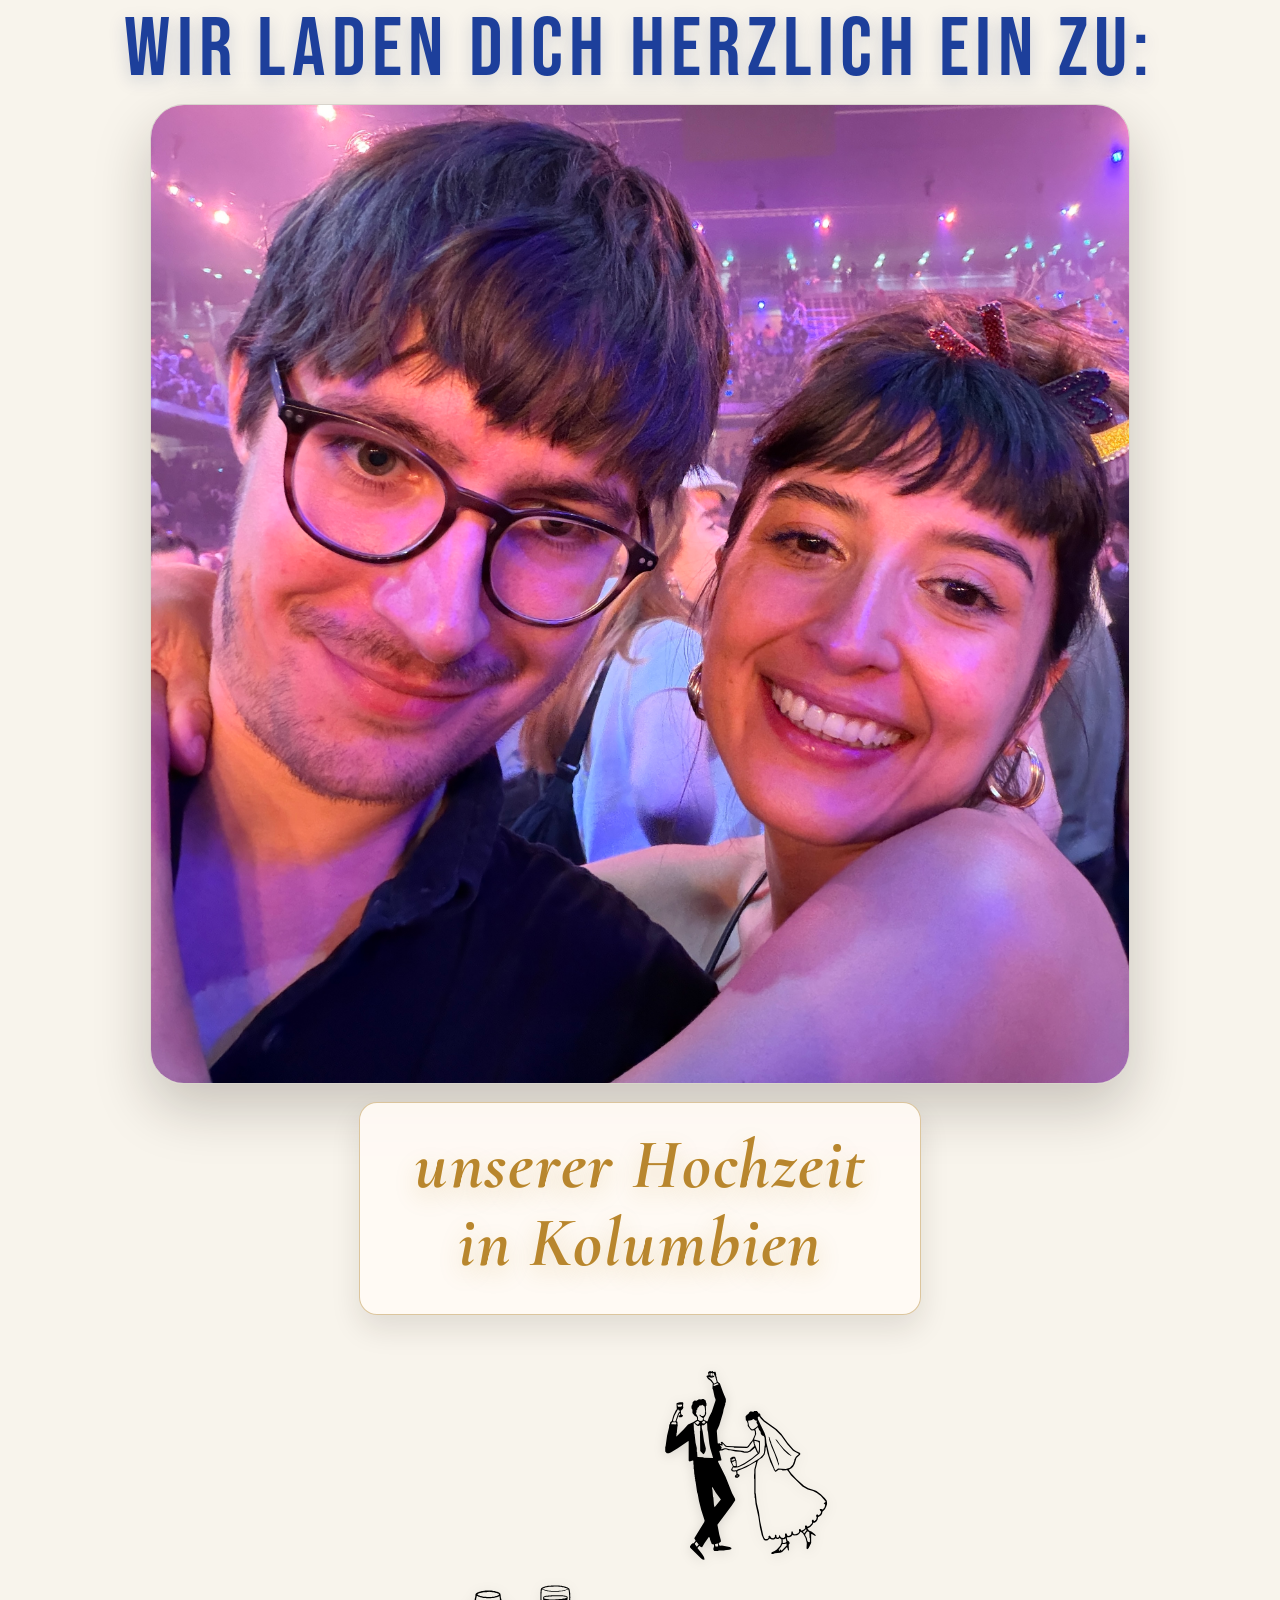
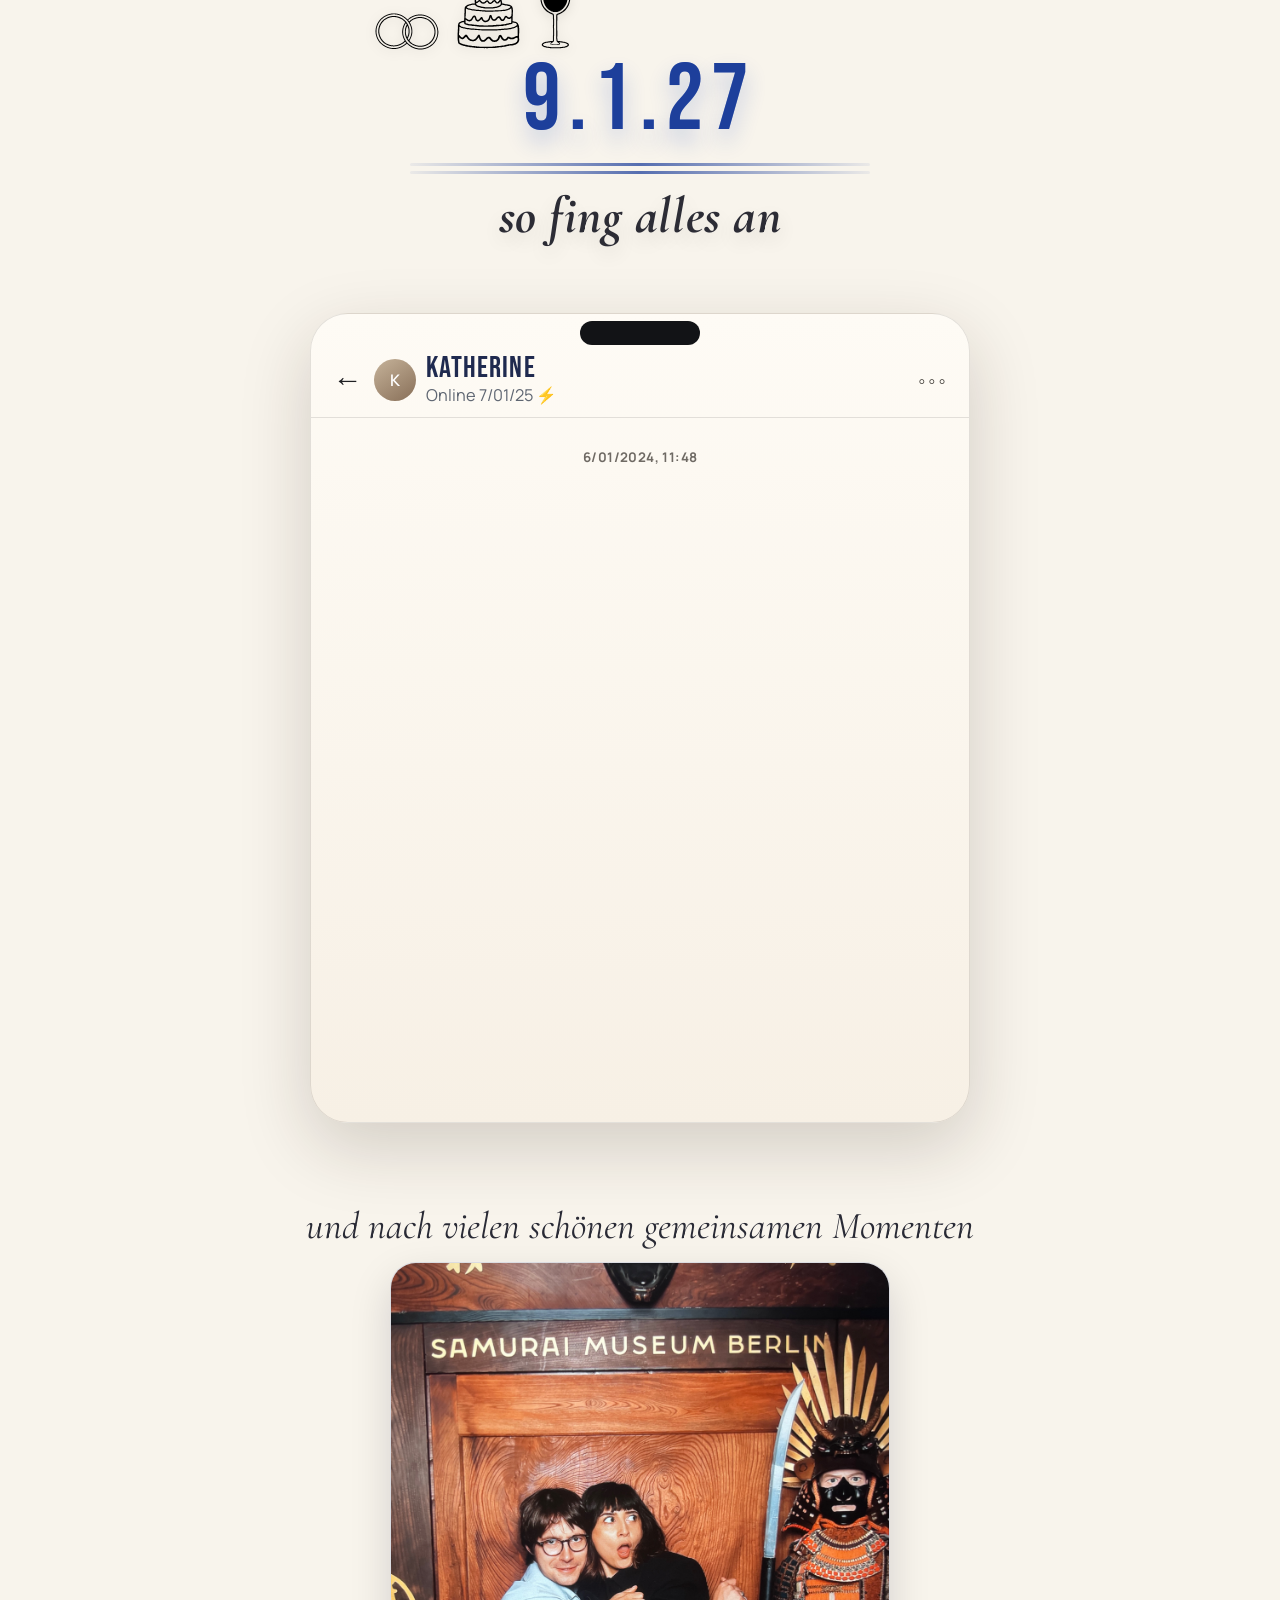
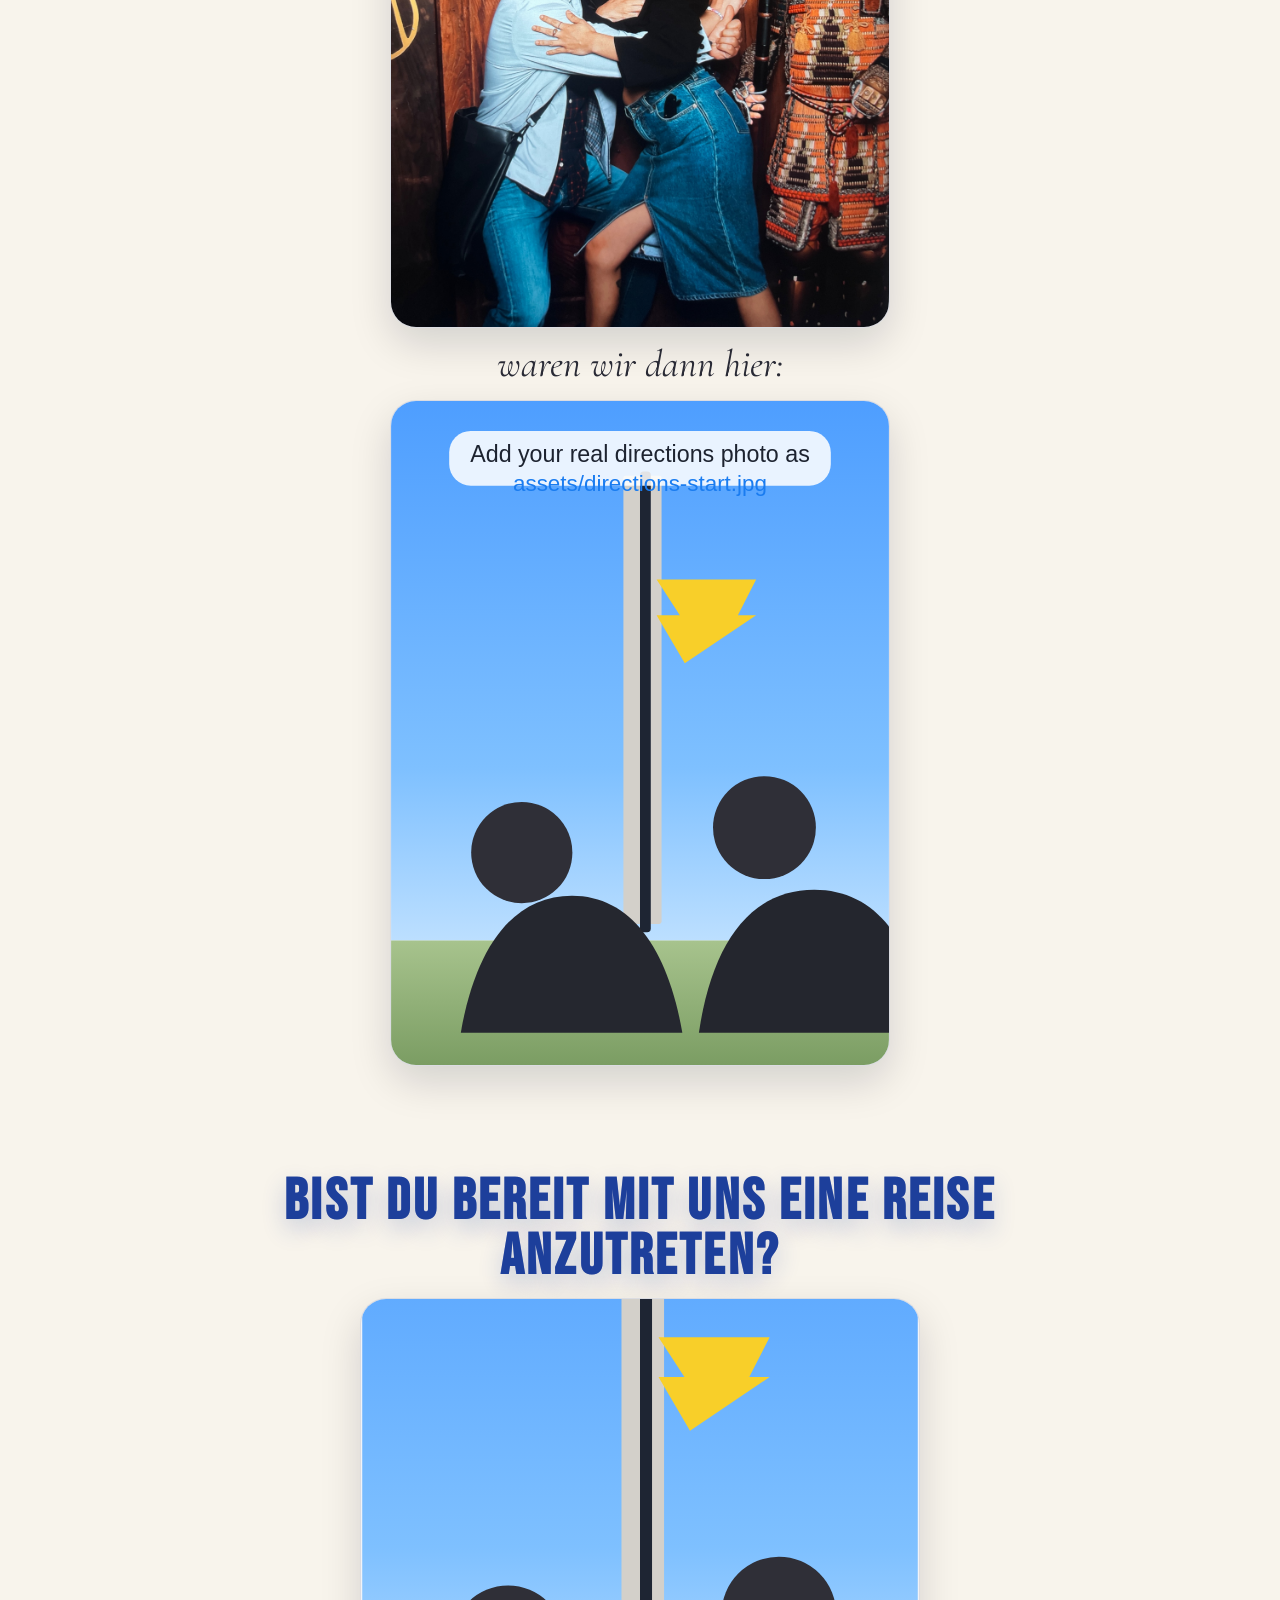
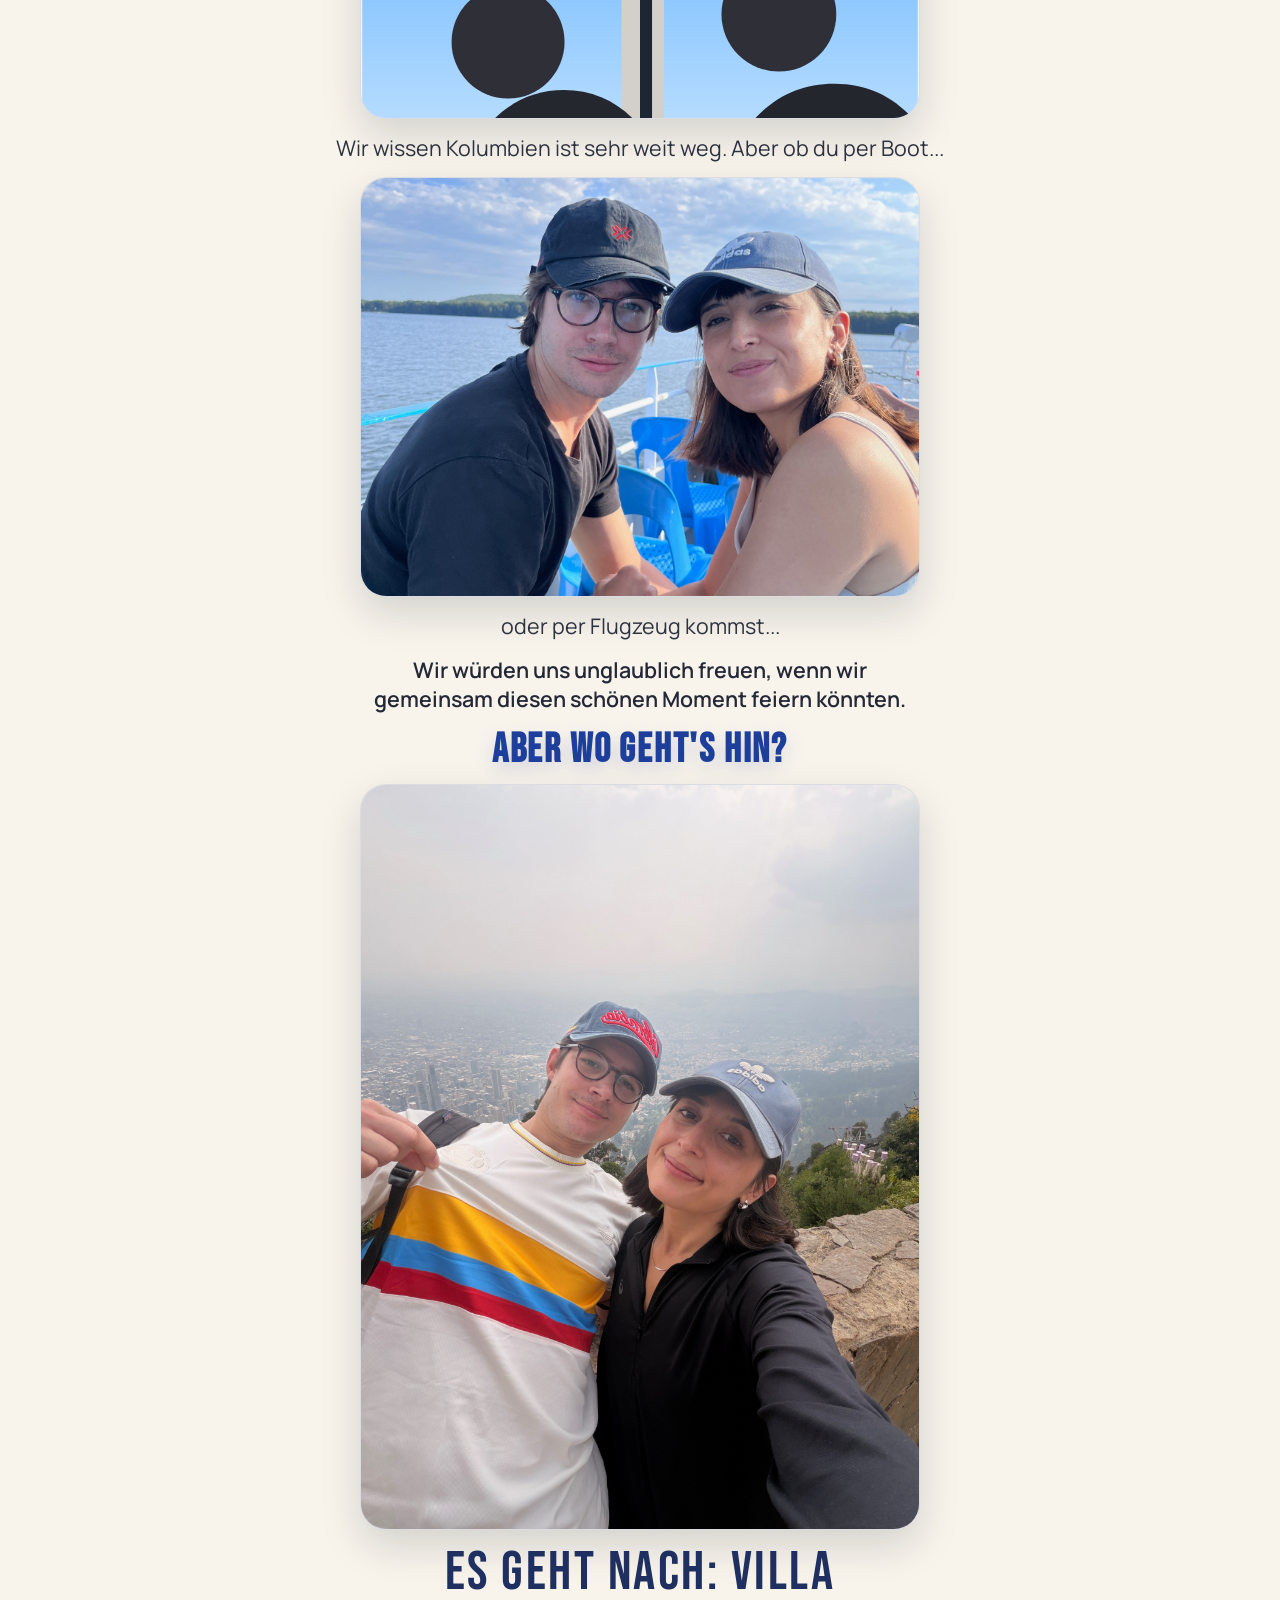
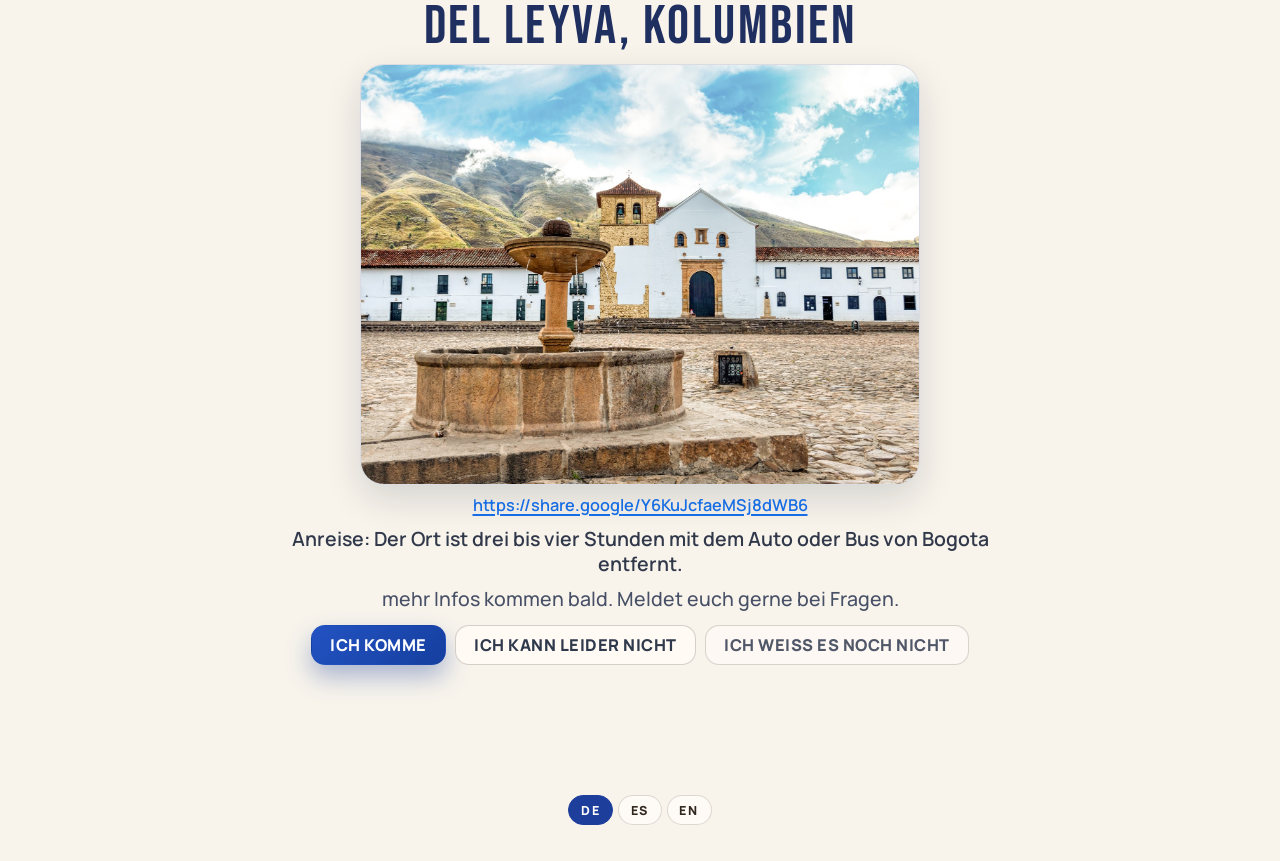
==== de/index.html @ 81ef369f "Refine hero crop and align date icons in single top row" ====
<!doctype html>
<html lang="de">
  <head>
    <meta charset="UTF-8" />
    <meta name="viewport" content="width=device-width, initial-scale=1.0" />
    <meta http-equiv="Cache-Control" content="no-cache, no-store, must-revalidate" />
    <meta http-equiv="Pragma" content="no-cache" />
    <meta http-equiv="Expires" content="0" />
    <title>Einladung zur Hochzeit</title>
    <meta name="description" content="Wir laden euch zu unserer Hochzeit in Kolumbien ein." />
    <meta property="og:type" content="website" />
    <meta property="og:title" content="Einladung zur Hochzeit" />
    <meta property="og:description" content="Wir laden euch zu unserer Hochzeit in Kolumbien ein." />
    <meta property="og:url" content="https://franciscosn.github.io/pagina_boda/de/" />
    <meta property="og:image" content="https://franciscosn.github.io/pagina_boda/assets/parcels.jpg" />
    <meta property="og:image:alt" content="Foto von Paketen" />
    <meta name="twitter:card" content="summary_large_image" />
    <meta name="twitter:title" content="Einladung zur Hochzeit" />
    <meta name="twitter:description" content="Wir laden euch zu unserer Hochzeit in Kolumbien ein." />
    <meta name="twitter:image" content="https://franciscosn.github.io/pagina_boda/assets/parcels.jpg" />
    <link rel="preconnect" href="https://fonts.googleapis.com" />
    <link rel="preconnect" href="https://fonts.gstatic.com" crossorigin />
    <link
      href="https://fonts.googleapis.com/css2?family=Bebas+Neue&family=Cormorant+Garamond:wght@500;600;700&family=Manrope:wght@400;500;600;700;800&display=swap"
      rel="stylesheet"
    />
    <link rel="alternate" hreflang="de" href="https://franciscosn.github.io/pagina_boda/de/" />
    <link rel="alternate" hreflang="es" href="https://franciscosn.github.io/pagina_boda/es/" />
    <link rel="alternate" hreflang="en" href="https://franciscosn.github.io/pagina_boda/en/" />
    <script>
      const currentUrl = new URL(window.location.href);
      const navEntry = performance.getEntriesByType("navigation")[0];
      const legacyNavType =
        performance.navigation && performance.navigation.type === 1 ? "reload" : "navigate";
      const navType = navEntry ? navEntry.type : legacyNavType;

      if (!currentUrl.searchParams.has("v") || navType === "reload") {
        currentUrl.searchParams.set("v", Date.now().toString());
        window.location.replace(currentUrl.toString());
      }

      window.__assetVersion = currentUrl.searchParams.get("v") || Date.now().toString();
      document.write('<link rel="stylesheet" href="../styles.css?v=' + window.__assetVersion + '" />');
    </script>
  </head>
  <body>
    <div class="ambient-glow glow-one"></div>
    <div class="ambient-glow glow-two"></div>

    <main class="stage">
      <section class="top-hero">
        <p class="invite-lead" data-i18n="inviteLead">Wir laden dich herzlich ein zu:</p>
        <div class="top-hero-media">
          <img
            id="topHeroImage"
            class="top-hero-image"
            src="../assets/parcels.jpg"
            alt="Selfie of a couple in the mountains"
            loading="eager"
          />
        </div>
      </section>

      <section class="wedding-intro" id="weddingIntro">
        <p class="wedding-location" data-i18n="weddingLocation">unserer Hochzeit in Kolumbien</p>
        <div class="date-ornament">
          <div class="date-icons-row">
            <img class="date-rings-icon" id="dateRingsIcon" src="../assets/hochzeitsringe.svg" alt="" />
            <img class="date-cake-icon" id="dateCakeIcon" src="../assets/hochzeitstorte.svg" alt="" />
            <img class="date-wine-icon" id="dateWineIcon" src="../assets/weinglas.svg" alt="" />
            <img class="date-couple-icon" id="dateCoupleIcon" src="../assets/hochzeitspaar.svg" alt="" />
          </div>
          <p class="wedding-date" data-i18n="weddingDate">9.1.27</p>
        </div>
        <div class="story-divider" aria-hidden="true"><span></span><span></span></div>
        <h1 class="wedding-story-title" data-i18n="storyTitle">so fing alles an</h1>
      </section>

      <section class="chat-stage" id="chatStage">
        <section class="phone" id="chatPhone">
          <header class="chat-topbar">
            <button class="icon-btn" aria-label="Zurück">←</button>

            <div class="profile">
              <div class="avatar">K</div>
              <div class="profile-meta">
                <p class="name">Katherine</p>
                <p class="status" data-i18n="status">Online 7/01/25 ⚡</p>
              </div>
            </div>

            <div class="topbar-actions" aria-hidden="true">
              <span>◦◦◦</span>
            </div>
          </header>

          <section class="chat-thread" id="chatThread" aria-live="polite">
            <p class="timestamp reveal-item" data-i18n="ts1">6/01/2024, 11:48</p>

            <article class="message incoming reveal-item" data-i18n="m1">
              Hallo Francisco! :) Ich bin eine native Spanischsprecherin, die ihr Deutsch verbessern
              möchte 👉🏻👈🏻
            </article>

            <article class="message incoming reveal-item" data-i18n="m2">Wir könnten uns helfen ✨</article>

            <article class="message outgoing reveal-item" data-i18n="m3">
              Hallo Katherine :) Ja, das wäre eine super Idee. Dein Deutsch scheint schon ziemlich
              gut.
            </article>

            <article class="message outgoing reveal-item" data-i18n="m4">Wo bist du aufgewachsen?</article>

            <article class="message outgoing reveal-item" data-i18n="m5">Falls ich fragen darf :)</article>

            <p class="timestamp reveal-item" data-i18n="ts2">6/01/2024, 14:31</p>

            <article class="message incoming reveal-item" data-i18n="m6">Es ist a kleine Baby deutsch haha</article>

            <article class="message incoming reveal-item" data-i18n="m7">Kolumbien, und du?</article>

            <article class="message incoming reveal-item" data-i18n="m8">
              Kein Problem! Ich glaube, viele Menschen hier in Berlin kommen aus vielen anderen
              Teilen der Welt.
            </article>

            <p class="timestamp reveal-item" data-i18n="ts3">6/01/2024, 15:53</p>

            <article class="message outgoing reveal-item" data-i18n="m9">haha baby deutsch.</article>
          </section>
        </section>
      </section>

      <section class="post-chat-section" id="postChatSection">
        <div class="post-chat-content">
          <p class="post-chat-text" data-i18n="postChatLeadText">
            und nach vielen schönen gemeinsamen Momenten
          </p>
          <figure class="post-chat-media">
            <img
              class="post-chat-image"
              id="samuraiImage"
              src="../assets/samurai.jpeg"
              alt="Künstlerische Illustration eines Paares"
              loading="lazy"
            />
          </figure>
          <p class="post-chat-text post-chat-text-end" data-i18n="postChatEndText">
            waren wir dann hier:
          </p>
          <figure class="post-chat-media">
            <img
              class="post-chat-image"
              id="reenactmentImage"
              src="../assets/reenactment.jpeg"
              alt="Selfie von uns beiden in den Bergen"
              loading="lazy"
            />
          </figure>
        </div>
      </section>

      <section class="directions-section" id="directionsSection">
        <div class="directions-content">
          <h2 class="directions-title directions-title-main" data-i18n="directionsQuestion">
            Bist du bereit mit uns eine Reise anzutreten?
          </h2>

          <figure class="journey-media">
            <img
              class="journey-image"
              id="trainImage"
              src="../assets/zug.jpeg"
              alt="Zug auf einer Reise"
              loading="lazy"
            />
          </figure>

          <p class="journey-text" data-i18n="journeyTextTrain">
            Wir wissen Kolumbien ist sehr weit weg. Aber ob du per Boot...
          </p>

          <figure class="journey-media">
            <img
              class="journey-image"
              id="boatImage"
              src="../assets/ship.jpeg"
              alt="Boot auf einer Reise"
              loading="lazy"
            />
          </figure>

          <p class="journey-text" data-i18n="journeyTextBoat">oder per Flugzeug kommst...</p>

          <p class="journey-text journey-text-final" data-i18n="journeyTextFinal">
            Wir würden uns unglaublich freuen, wenn wir gemeinsam diesen schönen Moment feiern
            könnten.
          </p>

          <h3 class="directions-subtitle" data-i18n="directionsWhereTitle">Aber wo geht's hin?</h3>

          <div class="directions-media">
            <img
              class="directions-image"
              id="directionsImage"
              src="../assets/colombia.jpeg"
              alt="Selfie eines Paares neben einem gelben Pfeil"
              loading="lazy"
            />
          </div>

          <div class="directions-location">
            <p class="directions-location-main" data-i18n="directionsWhere">
              Es geht nach: Villa del Leyva, Kolumbien
            </p>

            <figure class="location-media">
              <img
                class="location-image"
                id="villaImage"
                src="../assets/villa.jpg"
                alt="Villa del Leyva in Kolumbien"
                loading="lazy"
              />
            </figure>

            <a
              class="location-map-link"
              href="https://share.google/Y6KuJcfaeMSj8dWB6"
              target="_blank"
              rel="noopener noreferrer"
            >
              https://share.google/Y6KuJcfaeMSj8dWB6
            </a>

            <p class="directions-travel" data-i18n="directionsTravel">
              Anreise: Der Ort ist drei bis vier Stunden mit dem Auto oder Bus von Bogota entfernt.
            </p>

            <p class="directions-more-info" data-i18n="directionsMoreInfo">
              mehr Infos kommen bald. Meldet euch gerne bei Fragen.
            </p>

            <div class="directions-actions">
              <button class="direction-cta direction-cta-primary" type="button" data-i18n="ctaComing" data-mail-intent="coming">
                Ich komme
              </button>
              <button class="direction-cta direction-cta-secondary" type="button" data-i18n="ctaSorry" data-mail-intent="decline">
                Ich kann leider nicht
              </button>
              <button class="direction-cta direction-cta-neutral" type="button" data-i18n="ctaMaybe" data-mail-intent="maybe">
                Ich weiß es noch nicht
              </button>
            </div>
          </div>
        </div>
      </section>

      <nav class="language-switch" aria-label="Language switcher">
        <a href="../de/" class="is-active" lang="de">DE</a>
        <a href="../es/" lang="es">ES</a>
        <a href="../en/" lang="en">EN</a>
      </nav>
    </main>

    <script>
      const appScript = document.createElement("script");
      appScript.src = "../app.js?v=" + window.__assetVersion;
      document.body.appendChild(appScript);
    </script>
  </body>
</html>
---- styles.css ----
:root {
  --font-base: "Manrope", "Avenir Next", "Helvetica Neue", sans-serif;
  --font-display: "Bebas Neue", "Impact", sans-serif;
  --font-elegant: "Cormorant Garamond", "Times New Roman", serif;
  --paper-bg: #f8f4ec;
  --bg-main: #f8efe7;
  --bg-accent: #e9d9cf;
  --paper-soft: #fdf9f3;
  --phone-frame: #fcf8f1;
  --text-primary: #181410;
  --text-muted: #6f6a64;
  --ink-blue: #1d3f9b;
  --bubble-in: #efe8df;
  --bubble-out: #1f4cbc;
  --bubble-out-text: #fcfdff;
  --border-soft: rgba(38, 31, 25, 0.12);
  --shadow-soft: 0 24px 70px rgba(44, 30, 18, 0.18);
  --horizontal-media-width: 560px;
  --horizontal-media-mobile-width: 340px;
}

* {
  box-sizing: border-box;
}

html,
body {
  margin: 0;
  padding: 0;
  min-height: 100%;
}

body {
  font-family: var(--font-base);
  color: var(--text-primary);
  background-color: var(--paper-bg);
  background-image: none;
  overflow-x: hidden;
}

body.reveal-locked {
  overflow: hidden;
  overscroll-behavior: none;
}

.ambient-glow {
  display: none;
}

.glow-one {
  top: -8vmin;
  right: -8vmin;
  background: linear-gradient(145deg, #f9cfc0, #f4ddca);
}

.glow-two {
  bottom: -10vmin;
  left: -10vmin;
  background: linear-gradient(145deg, #d9e4f7, #d4ebe3);
  animation-delay: 2.1s;
}

.stage {
  position: relative;
  z-index: 1;
}

.top-hero {
  padding: 0.55rem 1.2rem 0.2rem;
  display: grid;
  place-items: center;
}

.invite-lead {
  margin: 0 0 0.78rem;
  font-family: var(--font-display);
  font-size: clamp(2.8rem, 7.2vw, 5.2rem);
  line-height: 1;
  letter-spacing: 0.075em;
  text-transform: uppercase;
  color: var(--ink-blue);
  text-shadow: 0 5px 18px rgba(18, 43, 104, 0.18);
}

.top-hero-media {
  width: min(98vw, 980px);
  border-radius: 34px;
  border: 1px solid rgba(36, 30, 23, 0.15);
  overflow: hidden;
  box-shadow: 0 24px 56px rgba(32, 22, 14, 0.22);
  background: transparent;
}

.top-hero-image {
  display: block;
  width: 100%;
  aspect-ratio: 1 / 1;
  object-fit: cover;
  object-position: center;
}

.language-switch {
  display: flex;
  gap: 0.35rem;
  justify-content: center;
  padding: 1.35rem 0 2.2rem;
}

.language-switch a {
  text-decoration: none;
  color: #312820;
  font-size: 0.78rem;
  font-weight: 800;
  letter-spacing: 0.16em;
  border-radius: 999px;
  padding: 0.36rem 0.7rem;
  background: rgba(255, 251, 246, 0.86);
  border: 1px solid rgba(51, 37, 23, 0.16);
  backdrop-filter: blur(5px);
}

.language-switch a.is-active {
  color: #fff;
  background: var(--ink-blue);
  border-color: var(--ink-blue);
}

.wedding-intro {
  padding: 0.9rem 1.2rem 1.25rem;
  display: grid;
  justify-items: center;
  text-align: center;
  gap: 0;
}

.wedding-date {
  margin: 0;
  font-family: var(--font-display);
  font-size: clamp(2.45rem, 9.8vw, 5.9rem);
  line-height: 0.9;
  letter-spacing: 0.08em;
  text-transform: uppercase;
  color: var(--ink-blue);
  text-shadow: 0 0 0 rgba(31, 76, 188, 0.44), 0 12px 22px rgba(31, 76, 188, 0.24);
  animation: heartbeat 1.38s ease-in-out infinite;
}

.date-ornament {
  margin: 0 0 1.2rem;
  display: grid;
  justify-items: center;
  gap: clamp(0.18rem, 1vw, 0.38rem);
}

.date-couple-icon {
  margin: 0;
  display: block;
  width: clamp(10rem, 31vw, 20rem);
  height: auto;
  object-fit: contain;
  filter: drop-shadow(0 2px 6px rgba(17, 17, 17, 0.14));
  transform: translateX(0.28rem);
}

.date-icons-row {
  display: flex;
  align-items: flex-end;
  gap: clamp(0.3rem, 1.25vw, 0.82rem);
}

.date-rings-icon,
.date-cake-icon,
.date-wine-icon {
  display: block;
  height: auto;
  object-fit: contain;
  filter: drop-shadow(0 2px 6px rgba(17, 17, 17, 0.14));
}

.date-rings-icon {
  width: clamp(2.35rem, 6.9vw, 4.25rem);
}

.date-cake-icon {
  width: clamp(2.4rem, 7.1vw, 4.35rem);
}

.date-wine-icon {
  width: clamp(1.25rem, 3.8vw, 2.35rem);
}

.wedding-location {
  margin: 0 0 1.08rem;
  padding: 0.32em 0.76em 0.44em;
  border-radius: 18px;
  border: 1px solid rgba(182, 140, 62, 0.48);
  background-color: rgba(255, 250, 245, 0.93);
  box-shadow: 0 14px 30px rgba(36, 24, 16, 0.11);
  font-family: var(--font-elegant);
  font-size: clamp(1.95rem, 8.2vw, 4.4rem);
  font-weight: 700;
  font-style: italic;
  line-height: 1.12;
  letter-spacing: 0.025em;
  white-space: pre-line;
  color: #b8862e;
  text-shadow: 0 0 0 rgba(255, 212, 112, 0.35), 0 8px 24px rgba(171, 121, 22, 0.24);
  animation: pulse-gold 1.52s ease-in-out infinite;
}

.story-divider {
  width: min(82vw, 460px);
  margin: 0 0 0.88rem;
  display: grid;
  gap: 0.34rem;
}

.story-divider span {
  display: block;
  height: 3px;
  border-radius: 999px;
  background: linear-gradient(
    90deg,
    rgba(29, 63, 155, 0.06),
    rgba(29, 63, 155, 0.74),
    rgba(29, 63, 155, 0.06)
  );
}

.wedding-story-title {
  margin: 0.18rem 0 0;
  font-family: var(--font-elegant);
  font-size: clamp(1.55rem, 6.2vw, 3.2rem);
  line-height: 1;
  letter-spacing: 0.01em;
  font-style: italic;
  color: #2c2c35;
  text-shadow: 0 8px 20px rgba(28, 24, 35, 0.12);
}

.chat-stage {
  min-height: 100vh;
  padding: 3.2rem 1.2rem 5.2vh;
  display: grid;
  justify-items: center;
  align-items: start;
}

.phone {
  width: min(92vw, 660px);
  height: min(90vh, 960px);
  min-width: 0;
  display: grid;
  grid-template-rows: auto 1fr;
  background: linear-gradient(180deg, #fefbf5 0%, #f7f0e5 100%);
  border: 1px solid var(--border-soft);
  border-radius: 38px;
  box-shadow: var(--shadow-soft);
  overflow: hidden;
  position: relative;
}

.phone::before {
  content: "";
  position: absolute;
  top: 0.4rem;
  left: 50%;
  transform: translateX(-50%);
  width: 120px;
  height: 24px;
  border-radius: 99px;
  background: #121316;
}

.chat-topbar {
  margin-top: 1.55rem;
  padding: 0.9rem 0.98rem 0.68rem;
  border-bottom: 1px solid var(--border-soft);
  display: grid;
  grid-template-columns: 36px 1fr auto;
  align-items: center;
  gap: 0.68rem;
}

.icon-btn {
  appearance: none;
  border: 0;
  background: transparent;
  color: #1f2023;
  font-size: 1.85rem;
  line-height: 1;
  cursor: default;
}

.profile {
  display: flex;
  align-items: center;
  gap: 0.66rem;
}

.avatar {
  width: 42px;
  height: 42px;
  border-radius: 50%;
  display: grid;
  place-items: center;
  font-weight: 600;
  font-size: 1rem;
  color: #fff;
  background: linear-gradient(145deg, #c6b39a, #886f58);
}

.profile-meta .name {
  margin: 0;
  font-family: var(--font-display);
  font-size: 1.88rem;
  line-height: 0.98;
  font-weight: 400;
  letter-spacing: 0.035em;
  color: #1f2a4f;
}

.profile-meta .status {
  margin: 0.05rem 0 0;
  font-size: 1.02rem;
  color: #5f6672;
}

.topbar-actions {
  padding-right: 0.3rem;
  color: #3d3a35;
  font-size: 1.28rem;
  letter-spacing: 0.14em;
}

.chat-thread {
  position: relative;
  overflow-y: auto;
  overflow-x: hidden;
  min-width: 0;
  padding: 1.28rem 0.74rem 1.52rem;
  display: flex;
  flex-direction: column;
  gap: 0.36rem;
  scroll-behavior: smooth;
}

.chat-thread.reveal-locked {
  overflow-y: hidden;
  touch-action: none;
}

.chat-thread.chat-complete {
  overflow-y: hidden;
}

.timestamp {
  margin: 0.58rem 0 0.74rem;
  text-align: center;
  color: var(--text-muted);
  font-size: 0.83rem;
  font-weight: 700;
  letter-spacing: 0.03em;
}

.message {
  position: relative;
  max-width: min(90%, 530px);
  width: auto;
  min-width: 0;
  padding: 0.68rem 0.9rem;
  border-radius: 1.28rem;
  font-size: clamp(1rem, 2.25vw, 1.14rem);
  line-height: 1.33;
  letter-spacing: 0.005em;
  transform-origin: center bottom;
  box-shadow: 0 8px 16px rgba(25, 16, 12, 0.08);
}

.incoming {
  align-self: flex-start;
  background: var(--bubble-in);
  color: #1f2024;
  border-bottom-left-radius: 0.42rem;
}

.outgoing {
  align-self: flex-end;
  background: var(--bubble-out);
  color: var(--bubble-out-text);
  border-bottom-right-radius: 0.42rem;
}

.reveal-item {
  opacity: 0;
  transform: translateY(14px) scale(0.97);
}

.reveal-item.is-visible {
  animation: bubble-in 680ms cubic-bezier(0.2, 0.75, 0.22, 1) forwards;
}

.reveal-item.in-view {
  animation: float-up 540ms ease both;
}

.post-chat-section {
  min-height: min(78vh, 900px);
  padding: 4vh 1.2rem 7vh;
  display: grid;
  align-content: start;
  justify-items: center;
  gap: 0.96rem;
  opacity: 0;
  transform: translateY(36px) scale(0.98);
  transition: opacity 820ms ease, transform 820ms cubic-bezier(0.2, 0.74, 0.18, 1);
}

.post-chat-section.is-visible {
  opacity: 1;
  transform: translateY(0) scale(1);
}

.post-chat-content {
  width: min(92vw, 760px);
  display: grid;
  gap: 0.85rem;
}

.post-chat-text {
  margin: 0;
  text-align: center;
  font-family: var(--font-elegant);
  font-size: clamp(1.28rem, 4.5vw, 2.38rem);
  line-height: 1.1;
  font-style: italic;
  color: #292a35;
  text-wrap: balance;
}

.post-chat-text-end {
  margin-top: 0.18rem;
}

.post-chat-media {
  margin: 0;
  width: min(100%, 500px);
  margin-inline: auto;
  border-radius: 26px;
  border: 1px solid rgba(20, 23, 31, 0.1);
  overflow: hidden;
  box-shadow: 0 16px 40px rgba(10, 16, 34, 0.15);
  background: #f2f3f7;
}

.post-chat-image {
  display: block;
  width: 100%;
  aspect-ratio: 3 / 4;
  object-fit: cover;
}

.directions-section {
  min-height: 100vh;
  padding: 5vh 1.2rem 12vh;
  display: grid;
  align-content: start;
  justify-items: center;
  gap: 0.9rem;
  opacity: 0;
  transform: translateY(42px) scale(0.97);
  transition: opacity 880ms ease, transform 880ms cubic-bezier(0.2, 0.74, 0.18, 1);
}

.directions-section.is-visible {
  opacity: 1;
  transform: translateY(0) scale(1);
}

.directions-content {
  width: min(92vw, 760px);
  display: grid;
  gap: 0.88rem;
}

.directions-title {
  margin: 0;
  font-family: var(--font-display);
  font-size: clamp(1.8rem, 5.8vw, 3.6rem);
  line-height: 0.96;
  letter-spacing: 0.055em;
  text-transform: none;
  color: #1f2d59;
  text-align: center;
}

.directions-title-main {
  color: var(--ink-blue);
  text-shadow: 0 0 0 rgba(29, 63, 155, 0.4), 0 10px 24px rgba(29, 63, 155, 0.23);
  animation: cobalt-pulse 1.6s ease-in-out infinite;
}

.journey-media {
  margin: 0;
  width: min(100%, var(--horizontal-media-width));
  margin-inline: auto;
  border-radius: 26px;
  border: 1px solid rgba(20, 23, 31, 0.1);
  overflow: hidden;
  box-shadow: 0 16px 40px rgba(10, 16, 34, 0.15);
  background: #f2f3f7;
}

.journey-image {
  display: block;
  width: 100%;
  aspect-ratio: 4 / 3;
  object-fit: cover;
}

.journey-text {
  margin: 0;
  text-align: center;
  font-size: clamp(1.05rem, 2.2vw, 1.34rem);
  line-height: 1.38;
  color: #2d3241;
  text-wrap: balance;
}

.journey-text-final {
  font-weight: 600;
  color: #232736;
}

.directions-subtitle {
  margin: 0.2rem 0 0;
  text-align: center;
  font-family: var(--font-display);
  font-size: clamp(1.36rem, 4.2vw, 2.5rem);
  line-height: 0.98;
  letter-spacing: 0.045em;
  text-transform: none;
  color: var(--ink-blue);
  text-shadow: 0 8px 20px rgba(29, 63, 155, 0.18);
}

.directions-media {
  width: min(100%, 560px);
  margin-inline: auto;
  border-radius: 26px;
  border: 1px solid rgba(20, 23, 31, 0.1);
  overflow: hidden;
  box-shadow: 0 16px 40px rgba(10, 16, 34, 0.15);
  background: #f2f3f7;
}

.directions-image {
  display: block;
  width: 100%;
  aspect-ratio: 3 / 4;
  object-fit: cover;
}

.directions-location {
  margin-top: 0.1rem;
  display: grid;
  justify-items: center;
  gap: 0.62rem;
  text-align: center;
}

.directions-location-main {
  margin: 0;
  font-family: var(--font-display);
  font-size: clamp(1.75rem, 5.1vw, 3.45rem);
  line-height: 0.98;
  letter-spacing: 0.045em;
  text-transform: uppercase;
  color: #1f2f60;
  text-wrap: balance;
}

.directions-travel,
.directions-more-info {
  margin: 0;
  font-size: clamp(1rem, 2.1vw, 1.22rem);
  line-height: 1.3;
  color: #31384a;
  font-weight: 600;
  max-width: 60ch;
}

.directions-more-info {
  font-weight: 500;
  color: #475066;
}

.location-media {
  margin: 0;
  width: min(100%, var(--horizontal-media-width));
  border-radius: 24px;
  border: 1px solid rgba(20, 23, 31, 0.1);
  overflow: hidden;
  box-shadow: 0 14px 36px rgba(10, 16, 34, 0.14);
  background: #f2f3f7;
}

.location-image {
  display: block;
  width: 100%;
  aspect-ratio: 4 / 3;
  object-fit: cover;
}

.location-map-link {
  color: #176de3;
  font-weight: 600;
  font-size: clamp(0.88rem, 1.8vw, 1.02rem);
  line-height: 1.3;
  text-decoration-thickness: 2px;
  text-underline-offset: 3px;
  word-break: break-word;
}

.location-map-link:hover {
  color: #0f59bb;
}

.directions-actions {
  display: flex;
  flex-wrap: wrap;
  gap: 0.58rem;
  justify-content: center;
  margin-top: 0.22rem;
}

.direction-cta {
  appearance: none;
  border: 1px solid transparent;
  border-radius: 14px;
  padding: 0.68rem 1.14rem;
  font-family: var(--font-base);
  font-size: clamp(0.9rem, 1.7vw, 1.02rem);
  font-weight: 800;
  letter-spacing: 0.03em;
  text-transform: uppercase;
  line-height: 1;
  cursor: pointer;
  transition: transform 170ms ease, box-shadow 170ms ease, background-color 170ms ease,
    color 170ms ease, border-color 170ms ease;
}

.direction-cta:hover {
  transform: translateY(-1px);
}

.direction-cta-primary {
  color: #fff;
  background: linear-gradient(135deg, #2353c2, #153f9f);
  box-shadow: 0 12px 24px rgba(23, 62, 156, 0.34);
}

.direction-cta-secondary {
  color: #2f394c;
  background: rgba(255, 250, 245, 0.94);
  border-color: rgba(51, 37, 23, 0.2);
}

.direction-cta-neutral {
  color: #4f5768;
  background: rgba(255, 250, 245, 0.72);
  border-color: rgba(51, 37, 23, 0.18);
}

@keyframes bubble-in {
  0% {
    opacity: 0;
    transform: translateY(18px) scale(0.94);
    filter: blur(2px);
  }
  70% {
    opacity: 1;
    transform: translateY(-2px) scale(1.015);
    filter: blur(0);
  }
  100% {
    opacity: 1;
    transform: translateY(0) scale(1);
  }
}

@keyframes float-up {
  from {
    transform: translateY(10px);
  }
  to {
    transform: translateY(0);
  }
}

@keyframes drift {
  from {
    transform: translate3d(0, 0, 0) scale(1);
  }
  to {
    transform: translate3d(16px, -20px, 0) scale(1.08);
  }
}

@keyframes heartbeat {
  0% {
    transform: scale(1);
    text-shadow: 0 0 0 rgba(255, 46, 87, 0.5), 0 8px 18px rgba(255, 46, 87, 0.22);
  }
  13% {
    transform: scale(1.11);
    text-shadow: 0 0 22px rgba(255, 46, 87, 0.5), 0 12px 24px rgba(255, 46, 87, 0.32);
  }
  26% {
    transform: scale(1);
  }
  40% {
    transform: scale(1.08);
    text-shadow: 0 0 20px rgba(255, 46, 87, 0.44), 0 10px 22px rgba(255, 46, 87, 0.3);
  }
  56%,
  100% {
    transform: scale(1);
    text-shadow: 0 0 0 rgba(255, 46, 87, 0.5), 0 8px 18px rgba(255, 46, 87, 0.22);
  }
}

@keyframes pulse-gold {
  0%,
  100% {
    transform: scale(1);
    text-shadow: 0 0 0 rgba(255, 212, 112, 0.35), 0 8px 24px rgba(171, 121, 22, 0.24);
  }
  16% {
    transform: scale(1.06);
    text-shadow: 0 0 18px rgba(255, 214, 118, 0.44), 0 10px 26px rgba(171, 121, 22, 0.3);
  }
  34% {
    transform: scale(1);
  }
  52% {
    transform: scale(1.04);
    text-shadow: 0 0 14px rgba(255, 214, 118, 0.4), 0 9px 24px rgba(171, 121, 22, 0.28);
  }
  68% {
    transform: scale(1);
  }
}

@keyframes cobalt-pulse {
  0%,
  100% {
    transform: scale(1);
    text-shadow: 0 0 0 rgba(29, 63, 155, 0.4), 0 10px 24px rgba(29, 63, 155, 0.23);
  }
  22% {
    transform: scale(1.045);
    text-shadow: 0 0 18px rgba(29, 63, 155, 0.35), 0 12px 26px rgba(29, 63, 155, 0.28);
  }
  42% {
    transform: scale(1);
  }
  64% {
    transform: scale(1.03);
    text-shadow: 0 0 12px rgba(29, 63, 155, 0.28), 0 11px 24px rgba(29, 63, 155, 0.25);
  }
}

@media (max-width: 760px) {
  .top-hero {
    padding: 0.45rem 0.5rem 0.08rem;
  }

  .invite-lead {
    margin-bottom: 0.42rem;
    font-size: clamp(1.95rem, 11vw, 3.2rem);
  }

  .top-hero-media {
    width: calc(100vw - 1rem);
    border-radius: 22px;
  }

  .language-switch {
    padding: 0.9rem 0 1.35rem;
  }

  .language-switch a {
    font-size: 0.73rem;
    letter-spacing: 0.09em;
    padding: 0.28rem 0.5rem;
  }

  .wedding-intro {
    padding: 0.64rem 0.9rem 0.78rem;
    gap: 0;
  }

  .wedding-date {
    font-size: clamp(2.25rem, 13vw, 3.4rem);
  }

  .date-couple-icon {
    width: clamp(8.8rem, 40vw, 13.8rem);
    transform: translateX(0.2rem);
  }

  .date-ornament {
    margin-bottom: 0.94rem;
    gap: 0.12rem;
  }

  .date-icons-row {
    gap: 0.22rem;
  }

  .date-rings-icon {
    width: clamp(1.95rem, 8.2vw, 2.8rem);
  }

  .date-cake-icon {
    width: clamp(1.9rem, 8vw, 2.9rem);
  }

  .date-wine-icon {
    width: clamp(0.95rem, 4.4vw, 1.45rem);
  }

  .wedding-location {
    margin-bottom: 0.8rem;
    padding: 0.28em 0.64em 0.38em;
    font-size: clamp(1.56rem, 10vw, 2.5rem);
    line-height: 1.14;
  }

  .story-divider {
    width: min(88vw, 340px);
    margin-bottom: 0.72rem;
    gap: 0.26rem;
  }

  .wedding-story-title {
    margin-top: 0.16rem;
    font-size: clamp(1.28rem, 6.5vw, 2rem);
  }

  .chat-stage {
    min-height: 100dvh;
    padding: 1.58rem 0 1rem;
  }

  .phone {
    height: calc(100dvh - 2rem);
    width: calc(100vw - 1rem);
    max-width: calc(100vw - 1rem);
    border-radius: 22px;
    box-shadow: 0 10px 34px rgba(10, 22, 52, 0.14);
  }

  .phone::before {
    display: none;
  }

  .chat-topbar {
    grid-template-columns: 32px 1fr auto;
    margin-top: 0.18rem;
    padding: 0.66rem 1.2rem 0.5rem 0.76rem;
  }

  .avatar {
    width: 38px;
    height: 38px;
  }

  .profile-meta .name {
    font-size: 1.54rem;
  }

  .profile-meta .status {
    font-size: 0.86rem;
  }

  .chat-thread {
    padding: 0.88rem 1.12rem 0.96rem 0.66rem;
    gap: 0.3rem;
  }

  .timestamp {
    margin: 0.42rem 0 0.56rem;
    font-size: 0.8rem;
  }

  .message {
    max-width: 88%;
    padding: 0.6rem 0.82rem;
    border-radius: 1.2rem;
    font-size: clamp(0.95rem, 4vw, 1.04rem);
    line-height: 1.28;
    overflow-wrap: anywhere;
  }

  .incoming {
    max-width: 82%;
  }

  .outgoing {
    max-width: 78%;
  }

  .post-chat-section {
    min-height: auto;
    padding: 1.4vh 0.9rem 2.8vh;
    gap: 0.72rem;
  }

  .post-chat-content {
    width: calc(100vw - 1rem);
    gap: 0.66rem;
  }

  .post-chat-text {
    font-size: clamp(1.05rem, 6vw, 1.52rem);
    line-height: 1.14;
  }

  .directions-section {
    padding: 2vh 0.9rem 12vh;
    gap: 0.8rem;
  }

  .directions-content {
    width: calc(100vw - 1rem);
  }

  .directions-title {
    font-size: clamp(1.44rem, 8vw, 2.16rem);
  }

  .post-chat-media,
  .journey-media,
  .directions-media,
  .location-media {
    width: min(88vw, var(--horizontal-media-mobile-width));
    border-radius: 20px;
  }

  .post-chat-media {
    width: min(86vw, 360px);
  }

  .journey-text {
    font-size: clamp(1rem, 5vw, 1.18rem);
    line-height: 1.35;
  }

  .directions-subtitle {
    font-size: clamp(1.2rem, 7vw, 1.8rem);
  }

  .directions-location-main {
    font-size: clamp(1.45rem, 8.2vw, 2.38rem);
  }

  .directions-travel,
  .directions-more-info {
    font-size: clamp(0.98rem, 4.5vw, 1.16rem);
  }

  .location-map-link {
    font-size: clamp(0.84rem, 3.8vw, 0.98rem);
  }

  .directions-actions {
    gap: 0.48rem;
  }

  .direction-cta {
    width: min(88vw, 240px);
    font-size: clamp(0.9rem, 4vw, 1rem);
    padding: 0.66rem 0.92rem;
  }
}
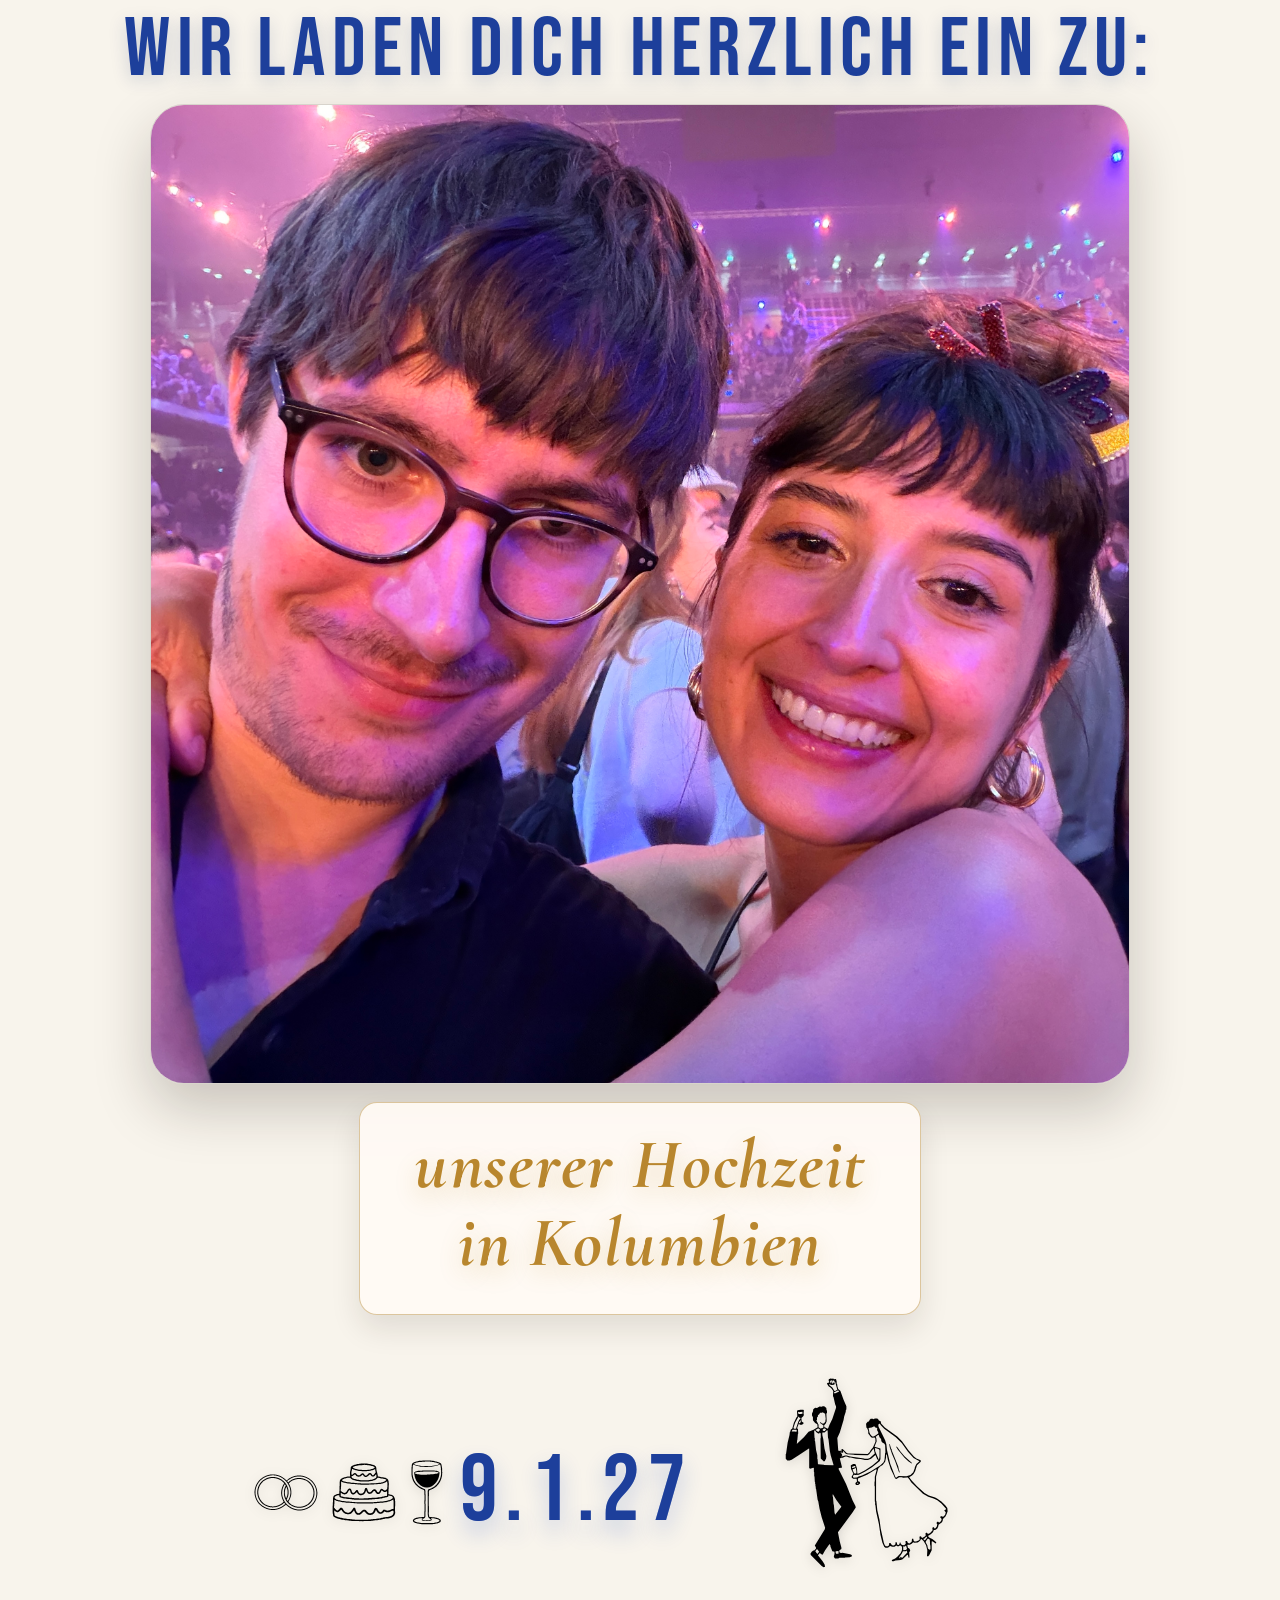
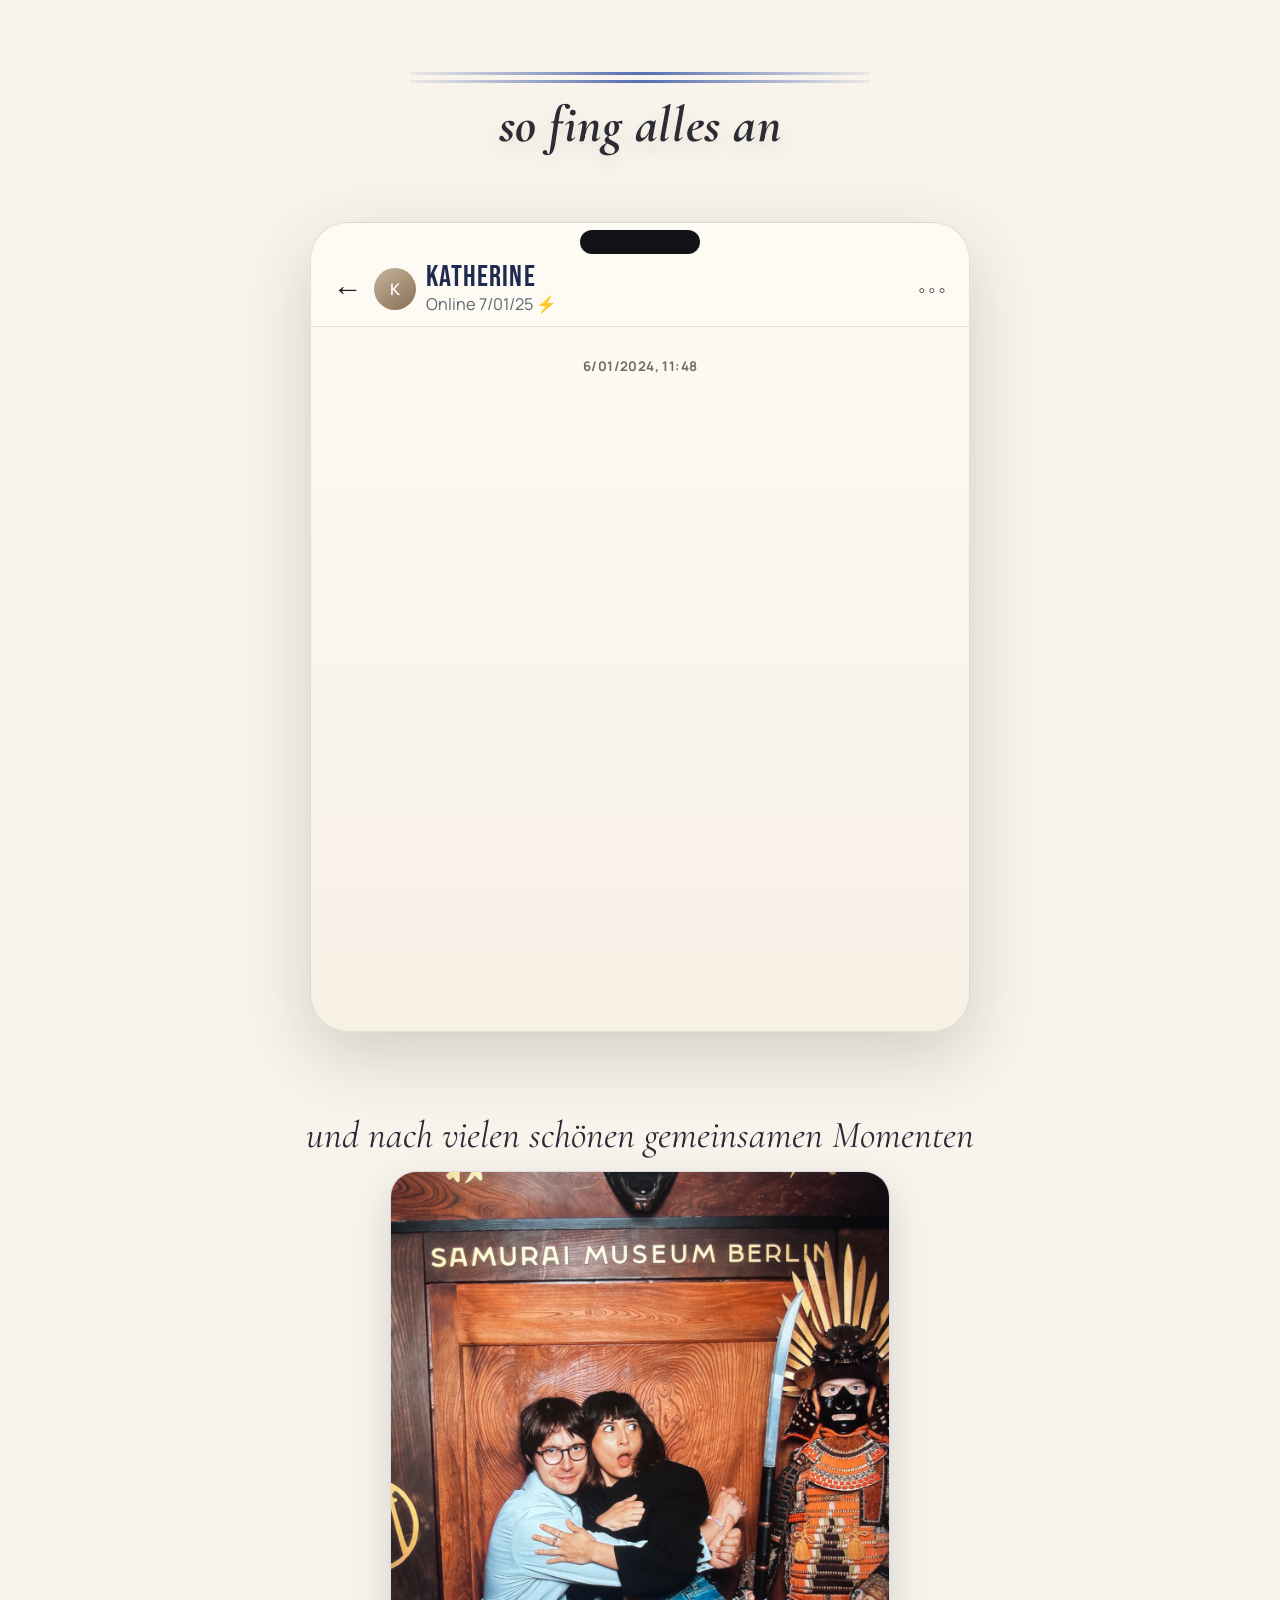
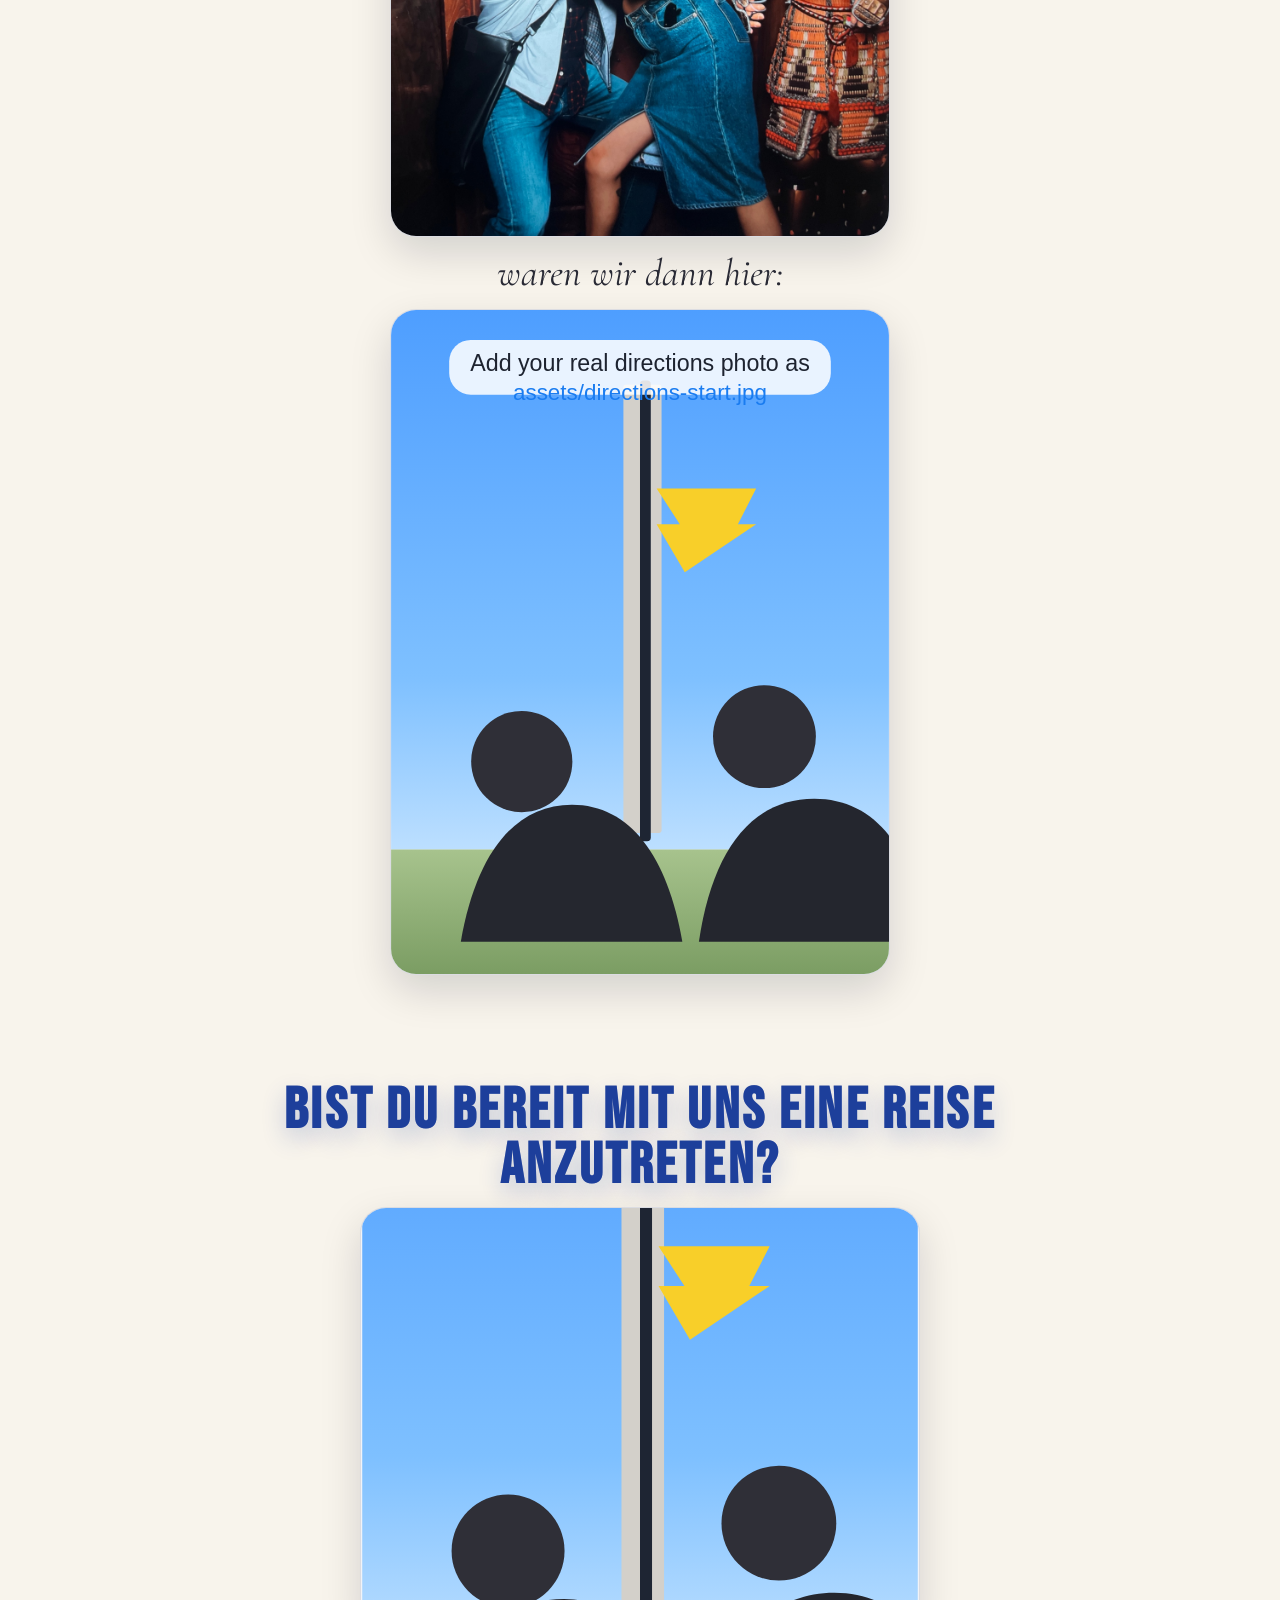
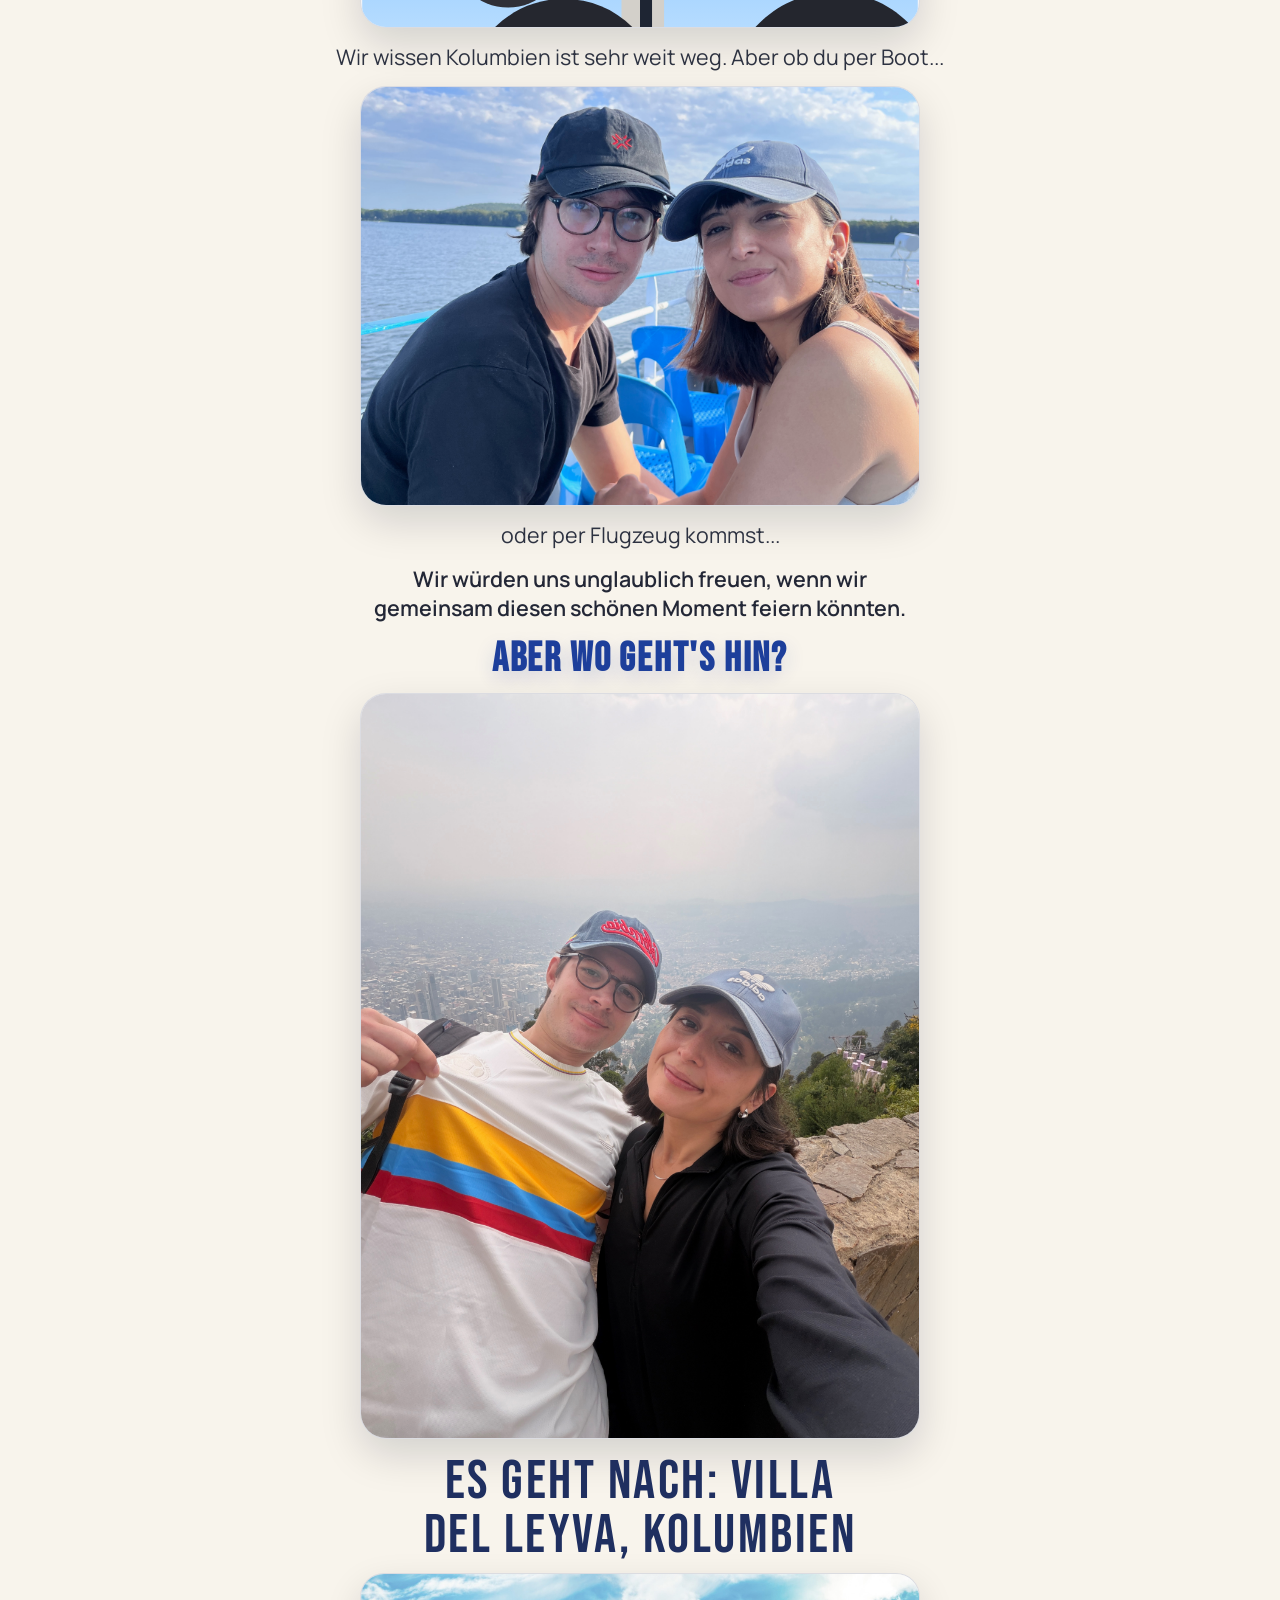
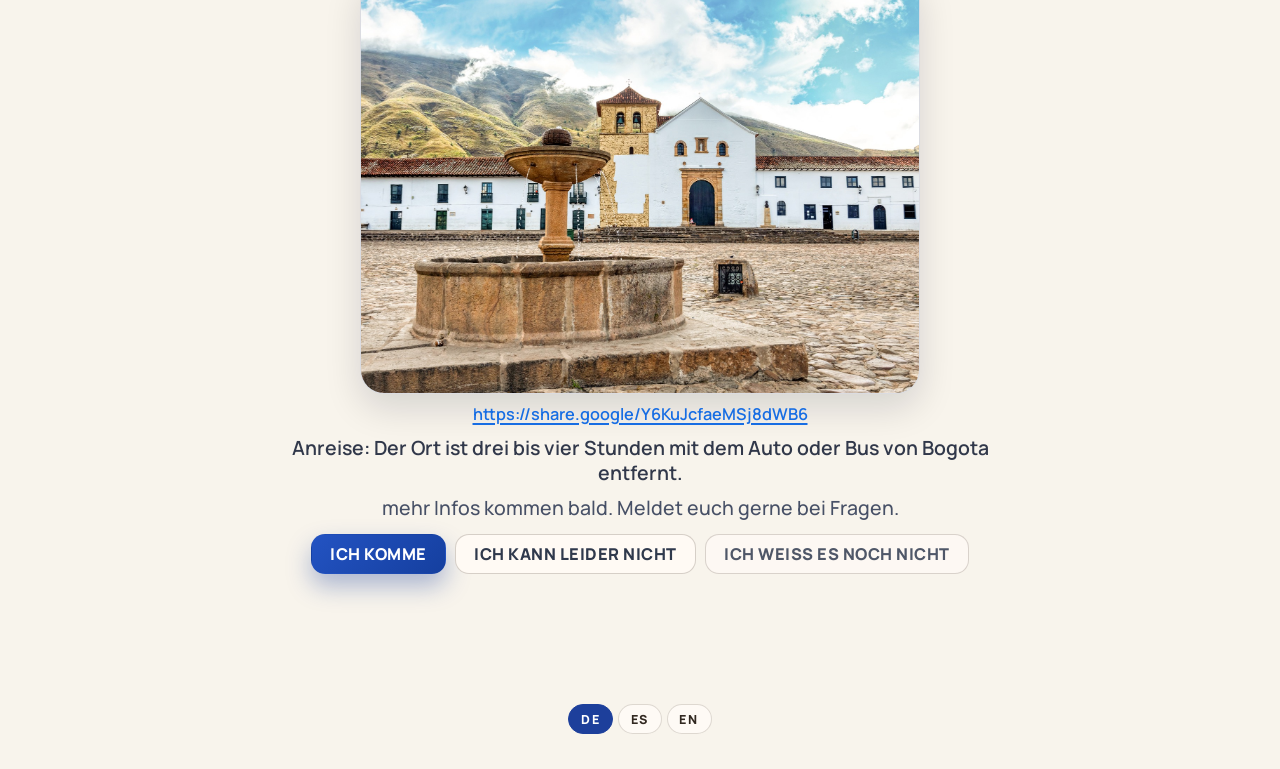
==== commit 8932da22: "Align date icon row with dancers on date height" ====
--- a/de/index.html
+++ b/de/index.html
@@ -64,13 +64,15 @@
       <section class="wedding-intro" id="weddingIntro">
         <p class="wedding-location" data-i18n="weddingLocation">unserer Hochzeit in Kolumbien</p>
         <div class="date-ornament">
-          <div class="date-icons-row">
-            <img class="date-rings-icon" id="dateRingsIcon" src="../assets/hochzeitsringe.svg" alt="" />
-            <img class="date-cake-icon" id="dateCakeIcon" src="../assets/hochzeitstorte.svg" alt="" />
-            <img class="date-wine-icon" id="dateWineIcon" src="../assets/weinglas.svg" alt="" />
+          <div class="date-main-row">
+            <div class="date-icons-group">
+              <img class="date-rings-icon" id="dateRingsIcon" src="../assets/hochzeitsringe.svg" alt="" />
+              <img class="date-cake-icon" id="dateCakeIcon" src="../assets/hochzeitstorte.svg" alt="" />
+              <img class="date-wine-icon" id="dateWineIcon" src="../assets/weinglas.svg" alt="" />
+            </div>
+            <p class="wedding-date" data-i18n="weddingDate">9.1.27</p>
             <img class="date-couple-icon" id="dateCoupleIcon" src="../assets/hochzeitspaar.svg" alt="" />
           </div>
-          <p class="wedding-date" data-i18n="weddingDate">9.1.27</p>
         </div>
         <div class="story-divider" aria-hidden="true"><span></span><span></span></div>
         <h1 class="wedding-story-title" data-i18n="storyTitle">so fing alles an</h1>
--- a/styles.css
+++ b/styles.css
@@ -147,25 +147,20 @@
 
 .date-ornament {
   margin: 0 0 1.2rem;
-  display: grid;
-  justify-items: center;
-  gap: clamp(0.18rem, 1vw, 0.38rem);
-}
-
-.date-couple-icon {
-  margin: 0;
-  display: block;
-  width: clamp(10rem, 31vw, 20rem);
-  height: auto;
-  object-fit: contain;
-  filter: drop-shadow(0 2px 6px rgba(17, 17, 17, 0.14));
-  transform: translateX(0.28rem);
-}
-
-.date-icons-row {
+  width: min(96vw, 940px);
+}
+
+.date-main-row {
   display: flex;
-  align-items: flex-end;
-  gap: clamp(0.3rem, 1.25vw, 0.82rem);
+  align-items: center;
+  justify-content: center;
+  gap: clamp(0.28rem, 1.3vw, 0.9rem);
+}
+
+.date-icons-group {
+  display: flex;
+  align-items: center;
+  gap: clamp(0.24rem, 0.9vw, 0.56rem);
 }
 
 .date-rings-icon,
@@ -187,6 +182,15 @@
 
 .date-wine-icon {
   width: clamp(1.25rem, 3.8vw, 2.35rem);
+}
+
+.date-couple-icon {
+  display: block;
+  width: clamp(10.2rem, 31vw, 20rem);
+  height: auto;
+  object-fit: contain;
+  filter: drop-shadow(0 2px 6px rgba(17, 17, 17, 0.14));
+  transform: translate(0.25rem, 0.46rem);
 }
 
 .wedding-location {
@@ -806,17 +810,21 @@
   }
 
   .date-couple-icon {
-    width: clamp(8.8rem, 40vw, 13.8rem);
-    transform: translateX(0.2rem);
+    width: clamp(8.6rem, 38vw, 13.4rem);
+    transform: translate(0.2rem, 0.42rem);
   }
 
   .date-ornament {
     margin-bottom: 0.94rem;
-    gap: 0.12rem;
-  }
-
-  .date-icons-row {
+    width: min(96vw, 520px);
+  }
+
+  .date-main-row {
     gap: 0.22rem;
+  }
+
+  .date-icons-group {
+    gap: 0.18rem;
   }
 
   .date-rings-icon {
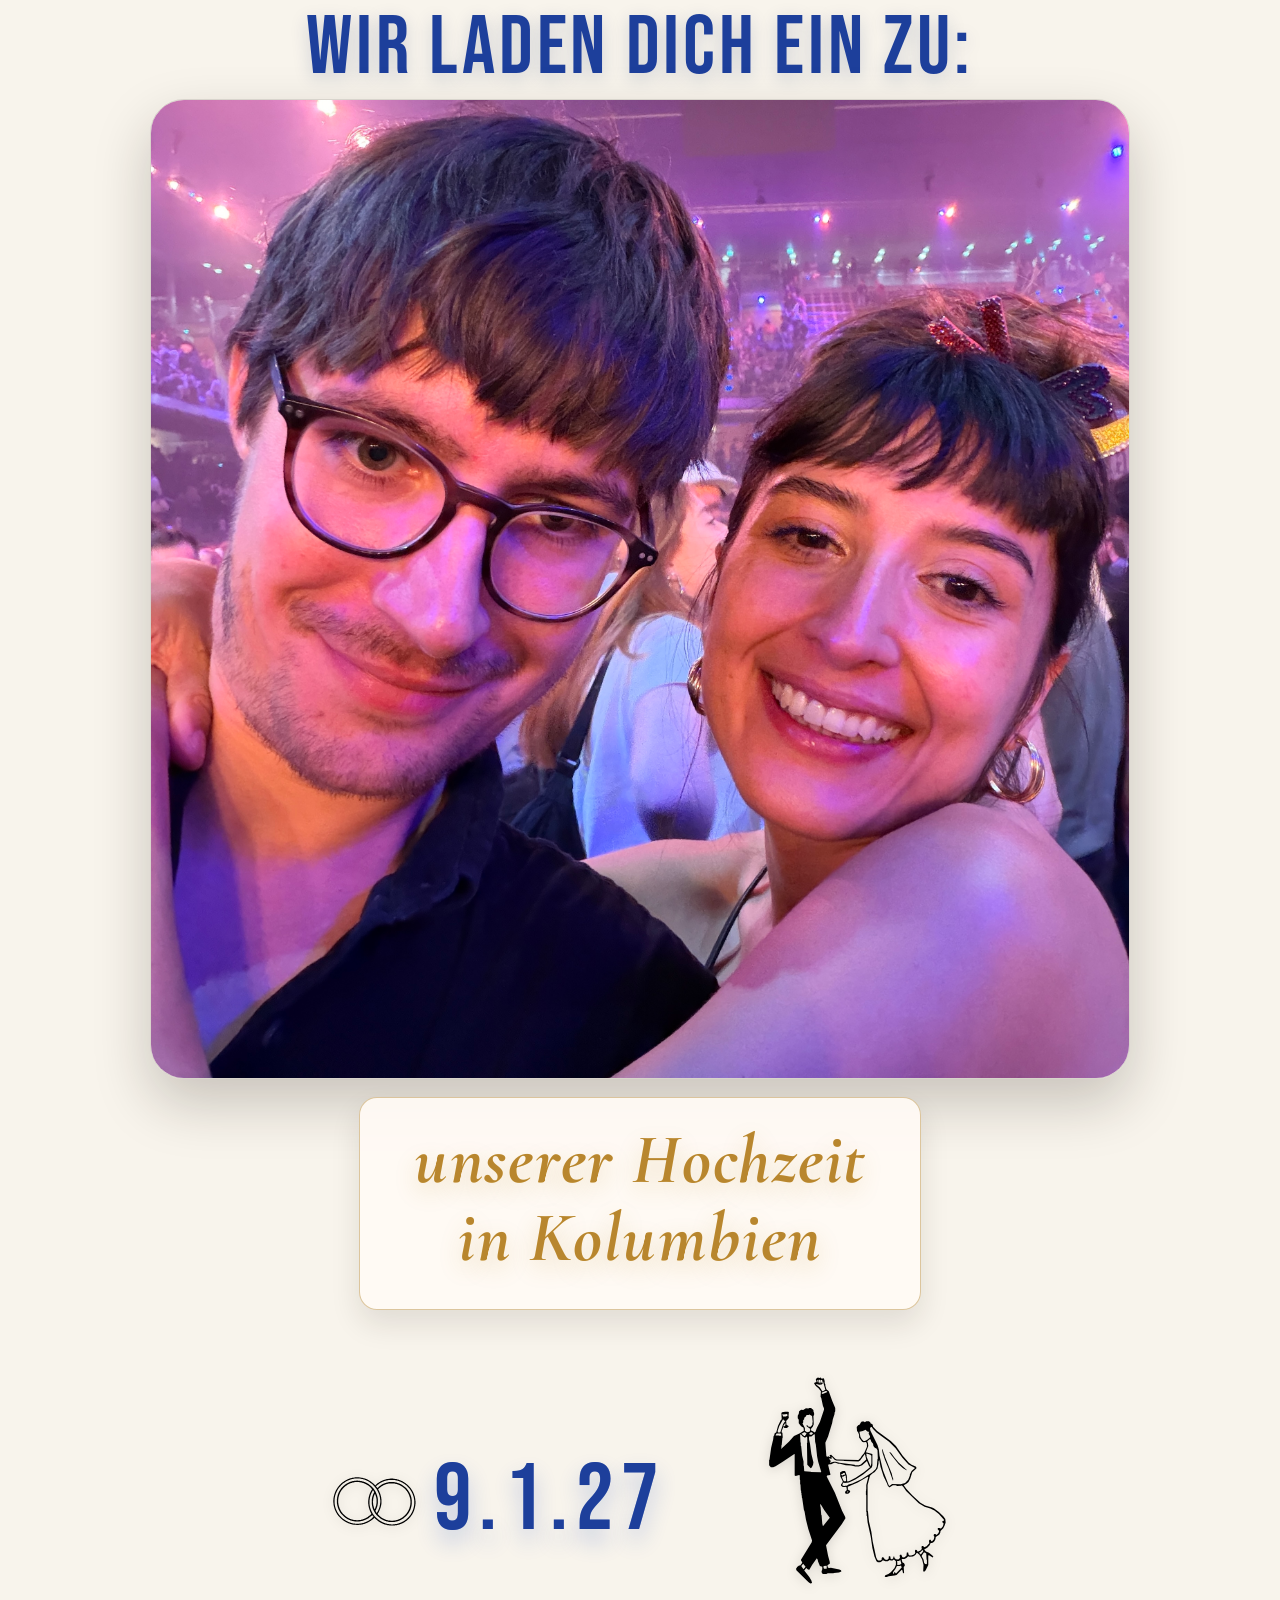
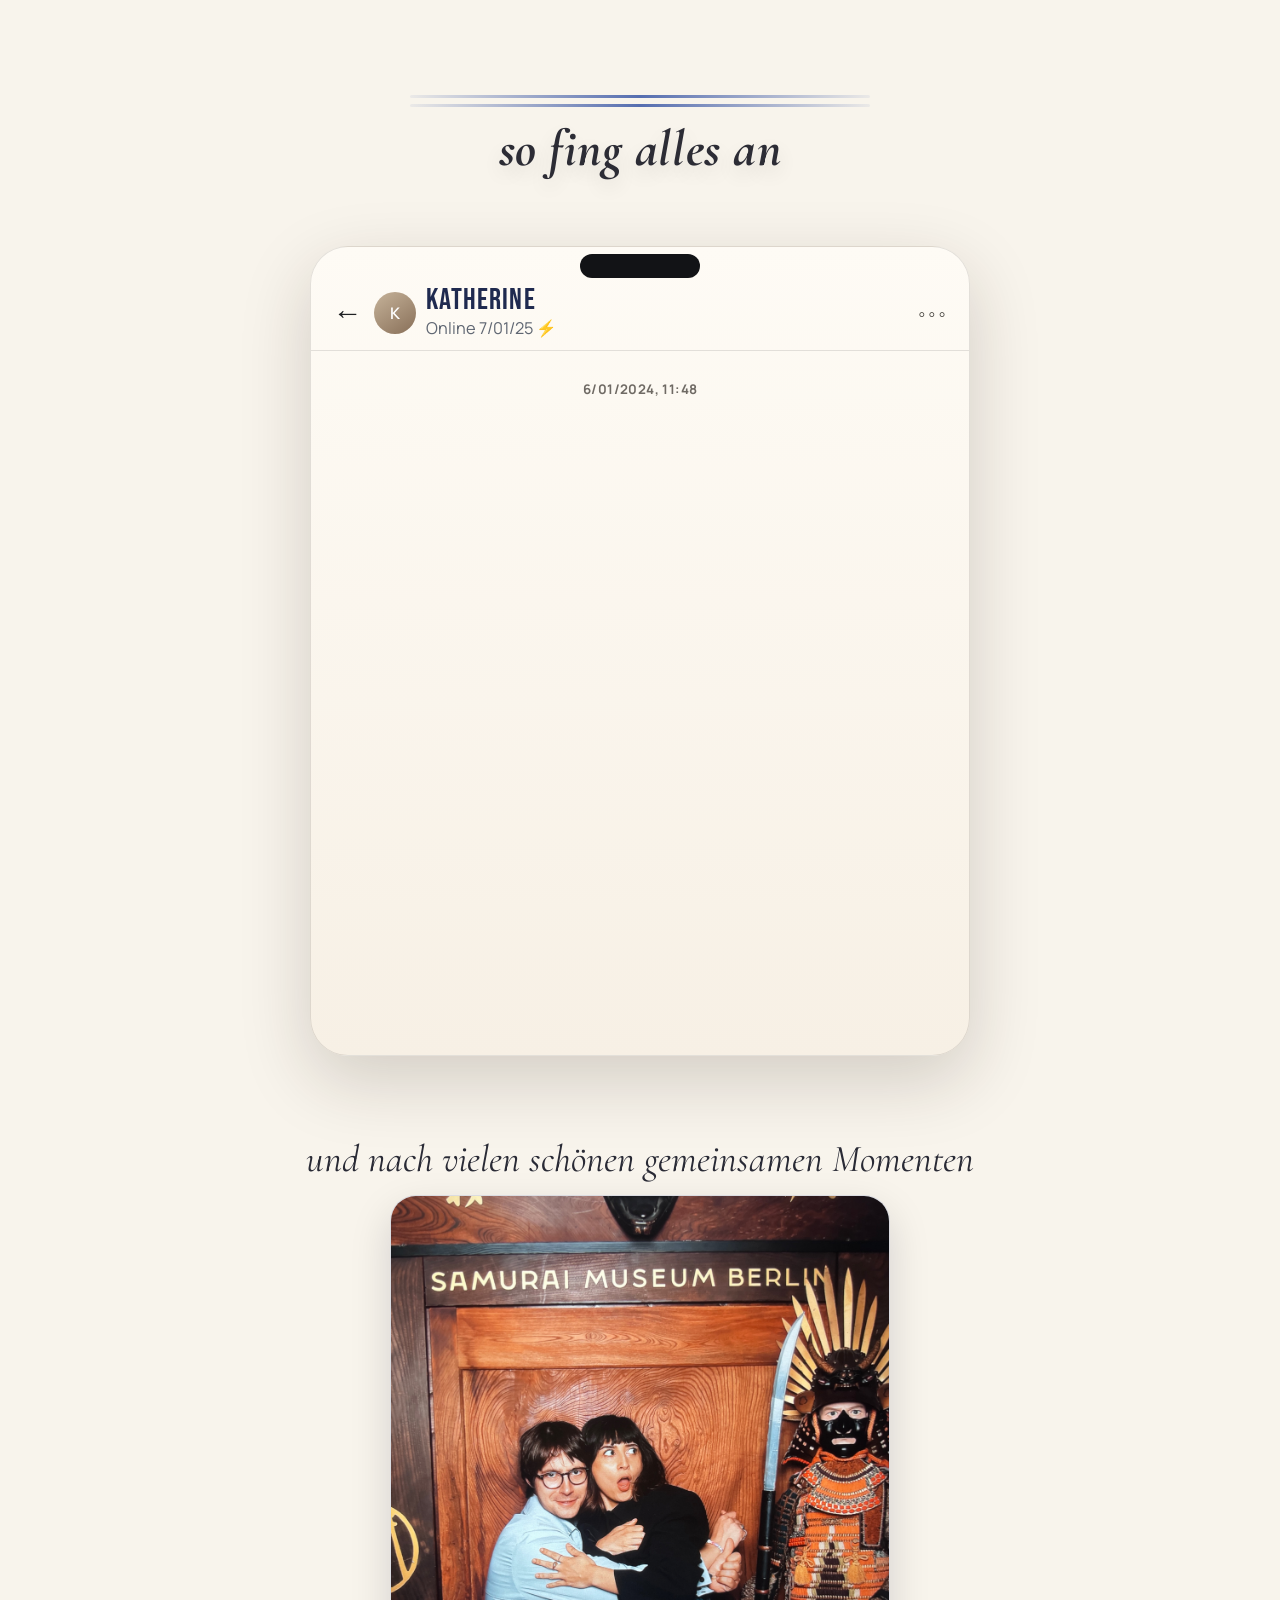
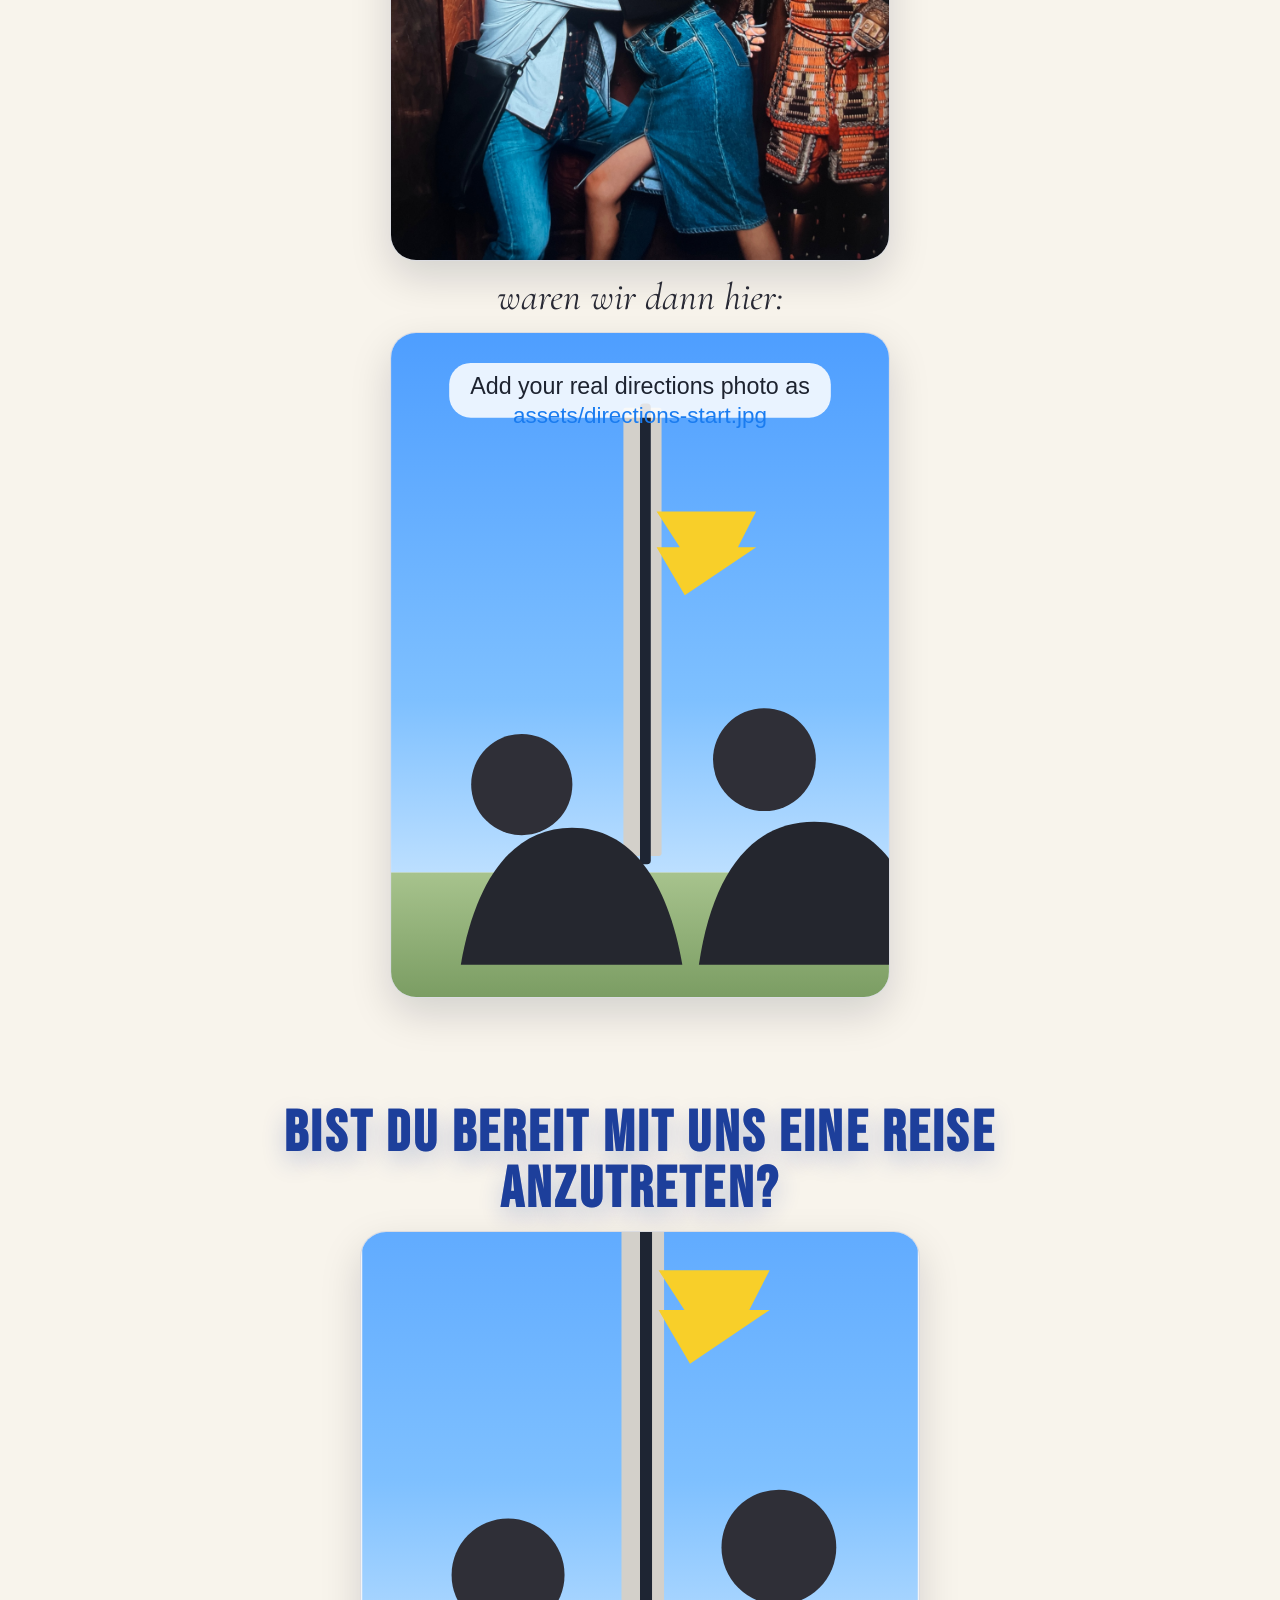
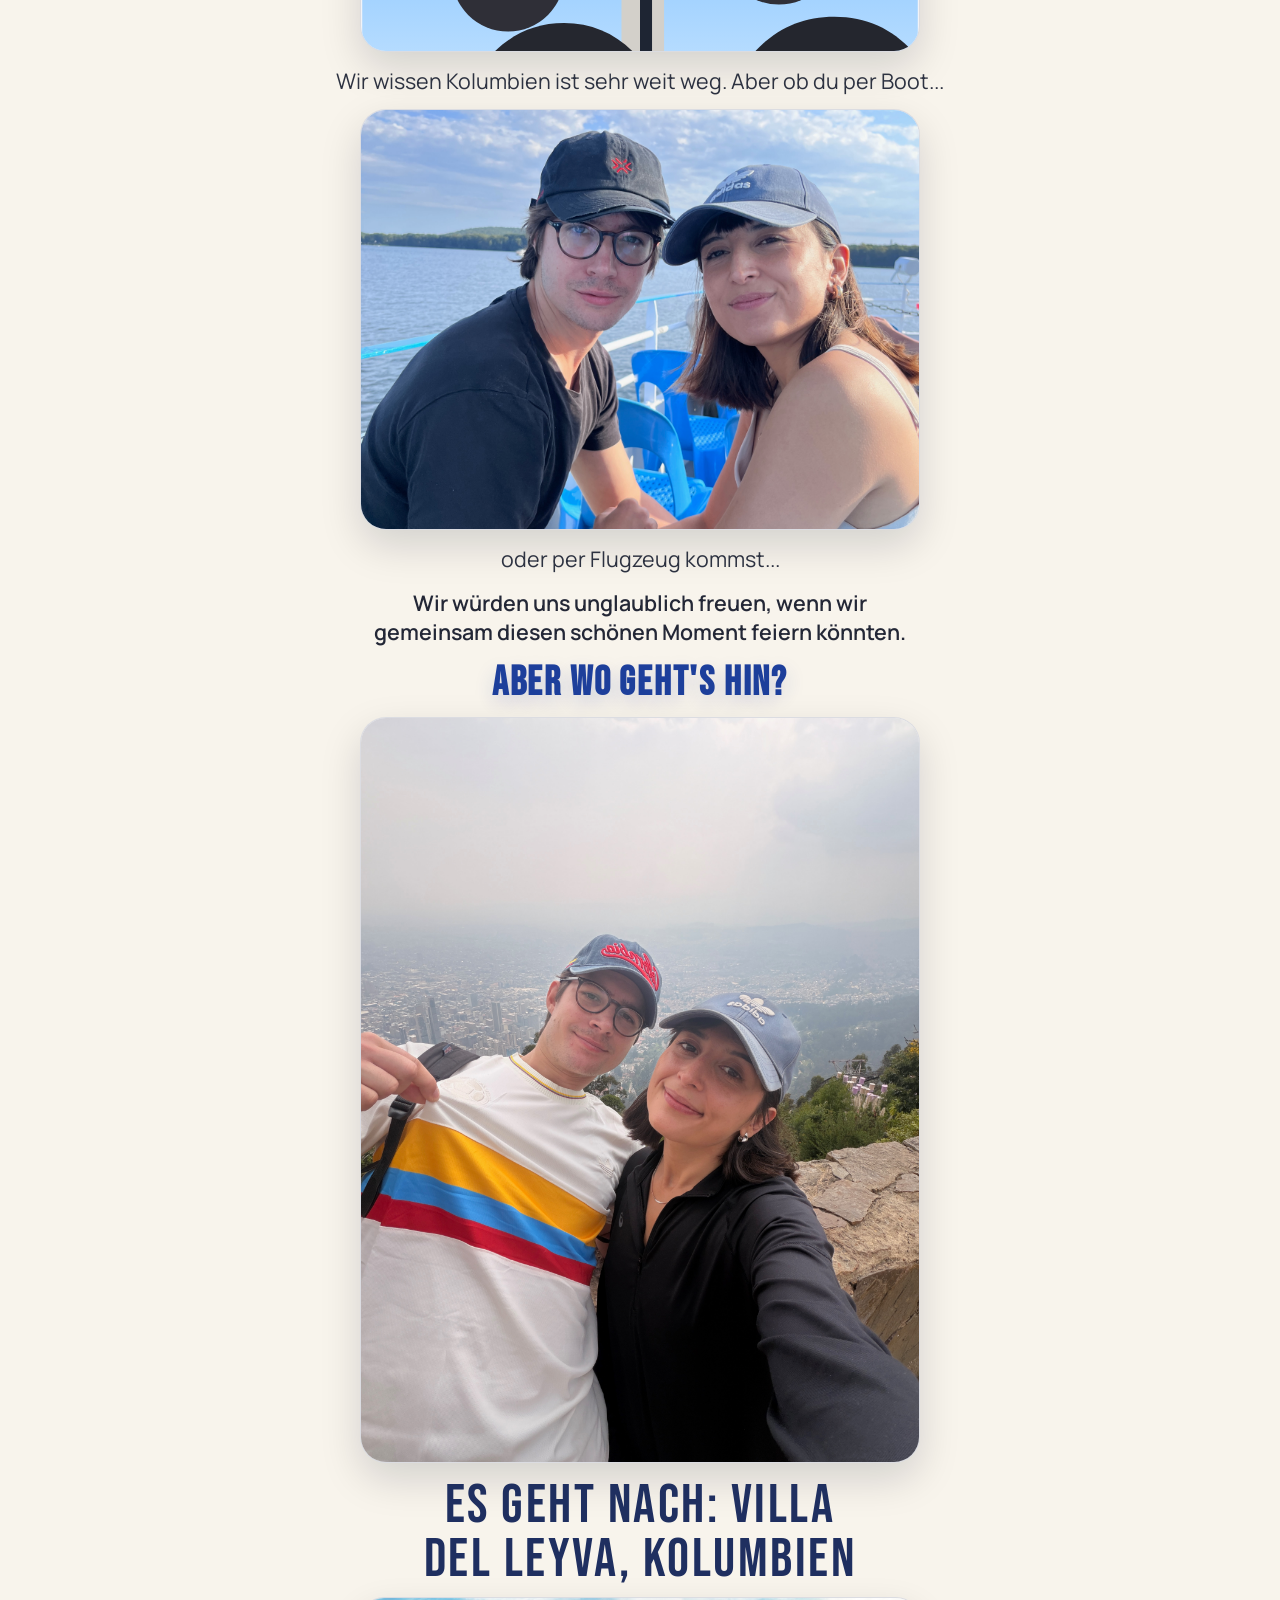
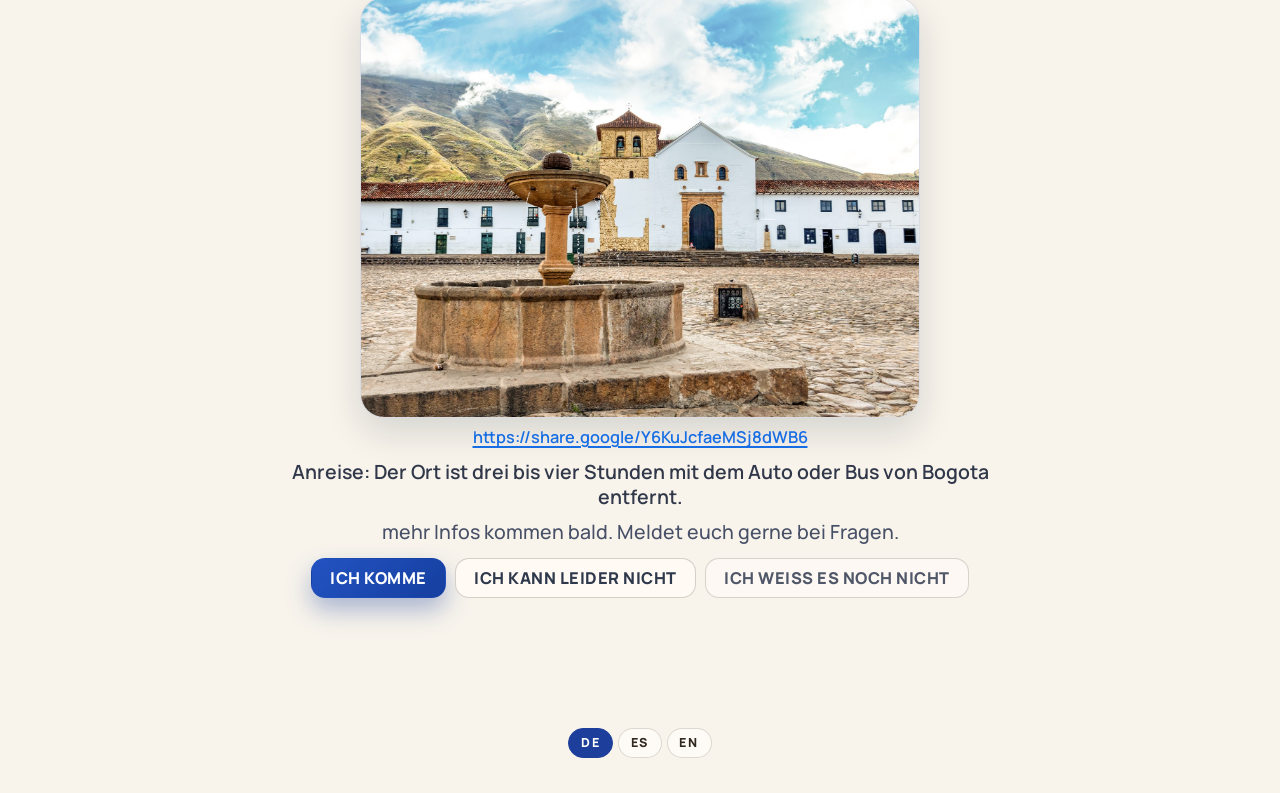
==== commit fedb9d5a: "Compact intro heading and center date with ring-left dancer-right layout" ====
--- a/de/index.html
+++ b/de/index.html
@@ -49,7 +49,7 @@
 
     <main class="stage">
       <section class="top-hero">
-        <p class="invite-lead" data-i18n="inviteLead">Wir laden dich herzlich ein zu:</p>
+        <p class="invite-lead" data-i18n="inviteLead">Wir laden dich ein zu:</p>
         <div class="top-hero-media">
           <img
             id="topHeroImage"
@@ -67,8 +67,6 @@
           <div class="date-main-row">
             <div class="date-icons-group">
               <img class="date-rings-icon" id="dateRingsIcon" src="../assets/hochzeitsringe.svg" alt="" />
-              <img class="date-cake-icon" id="dateCakeIcon" src="../assets/hochzeitstorte.svg" alt="" />
-              <img class="date-wine-icon" id="dateWineIcon" src="../assets/weinglas.svg" alt="" />
             </div>
             <p class="wedding-date" data-i18n="weddingDate">9.1.27</p>
             <img class="date-couple-icon" id="dateCoupleIcon" src="../assets/hochzeitspaar.svg" alt="" />
--- a/styles.css
+++ b/styles.css
@@ -75,8 +75,8 @@
   margin: 0 0 0.78rem;
   font-family: var(--font-display);
   font-size: clamp(2.8rem, 7.2vw, 5.2rem);
-  line-height: 1;
-  letter-spacing: 0.075em;
+  line-height: 0.94;
+  letter-spacing: 0.045em;
   text-transform: uppercase;
   color: var(--ink-blue);
   text-shadow: 0 5px 18px rgba(18, 43, 104, 0.18);
@@ -151,21 +151,20 @@
 }
 
 .date-main-row {
-  display: flex;
+  display: grid;
+  grid-template-columns: 1fr auto 1fr;
   align-items: center;
-  justify-content: center;
+  width: min(96vw, 860px);
   gap: clamp(0.28rem, 1.3vw, 0.9rem);
 }
 
 .date-icons-group {
   display: flex;
   align-items: center;
-  gap: clamp(0.24rem, 0.9vw, 0.56rem);
-}
-
-.date-rings-icon,
-.date-cake-icon,
-.date-wine-icon {
+  justify-self: end;
+}
+
+.date-rings-icon {
   display: block;
   height: auto;
   object-fit: contain;
@@ -173,24 +172,17 @@
 }
 
 .date-rings-icon {
-  width: clamp(2.35rem, 6.9vw, 4.25rem);
-}
-
-.date-cake-icon {
-  width: clamp(2.4rem, 7.1vw, 4.35rem);
-}
-
-.date-wine-icon {
-  width: clamp(1.25rem, 3.8vw, 2.35rem);
+  width: clamp(3rem, 8.8vw, 5.6rem);
 }
 
 .date-couple-icon {
   display: block;
-  width: clamp(10.2rem, 31vw, 20rem);
+  width: clamp(10.8rem, 33vw, 21.8rem);
   height: auto;
   object-fit: contain;
   filter: drop-shadow(0 2px 6px rgba(17, 17, 17, 0.14));
-  transform: translate(0.25rem, 0.46rem);
+  justify-self: start;
+  transform: translate(0.48rem, 0.5rem);
 }
 
 .wedding-location {
@@ -782,7 +774,9 @@
 
   .invite-lead {
     margin-bottom: 0.42rem;
-    font-size: clamp(1.95rem, 11vw, 3.2rem);
+    font-size: clamp(1.6rem, 8.8vw, 2.45rem);
+    line-height: 0.92;
+    letter-spacing: 0.028em;
   }
 
   .top-hero-media {
@@ -810,8 +804,8 @@
   }
 
   .date-couple-icon {
-    width: clamp(8.6rem, 38vw, 13.4rem);
-    transform: translate(0.2rem, 0.42rem);
+    width: clamp(9.2rem, 41vw, 14.6rem);
+    transform: translate(0.34rem, 0.46rem);
   }
 
   .date-ornament {
@@ -820,23 +814,16 @@
   }
 
   .date-main-row {
+    width: min(96vw, 520px);
     gap: 0.22rem;
   }
 
   .date-icons-group {
-    gap: 0.18rem;
+    justify-self: end;
   }
 
   .date-rings-icon {
-    width: clamp(1.95rem, 8.2vw, 2.8rem);
-  }
-
-  .date-cake-icon {
-    width: clamp(1.9rem, 8vw, 2.9rem);
-  }
-
-  .date-wine-icon {
-    width: clamp(0.95rem, 4.4vw, 1.45rem);
+    width: clamp(2.35rem, 9.6vw, 3.4rem);
   }
 
   .wedding-location {
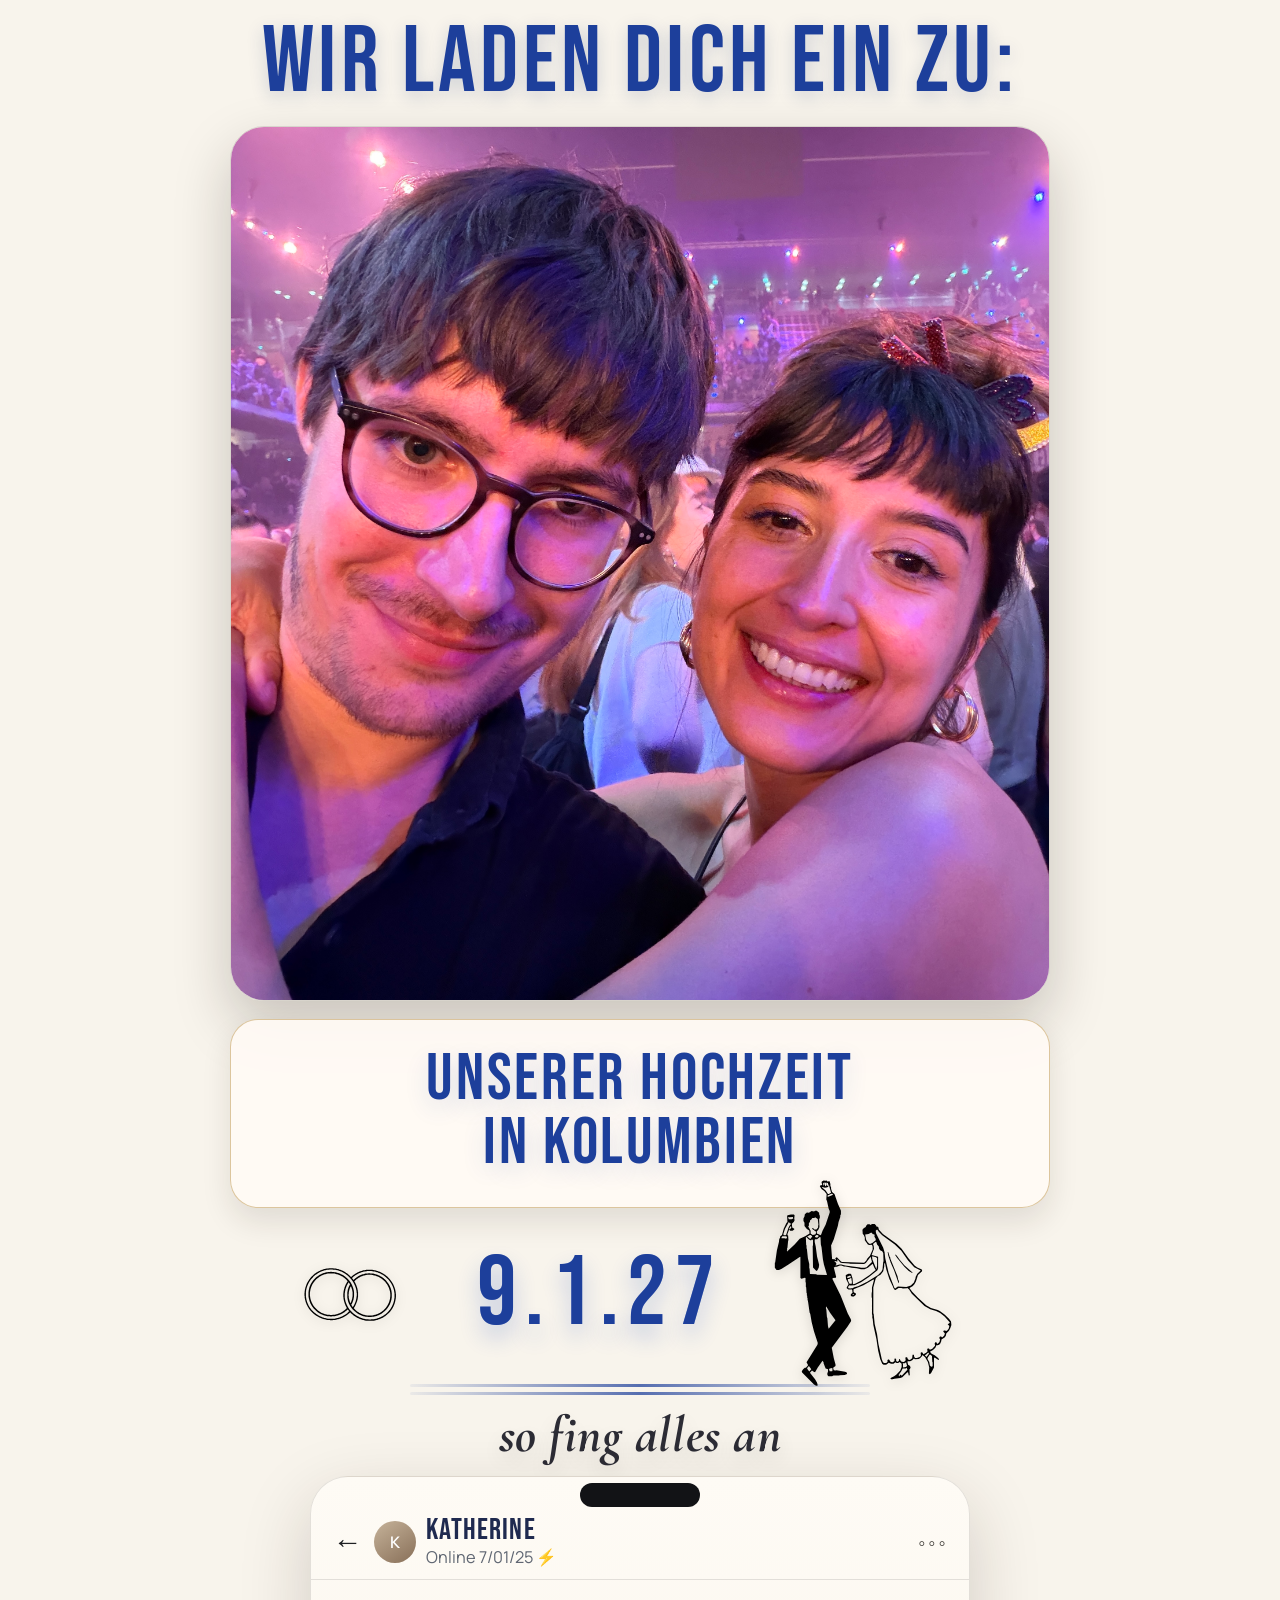
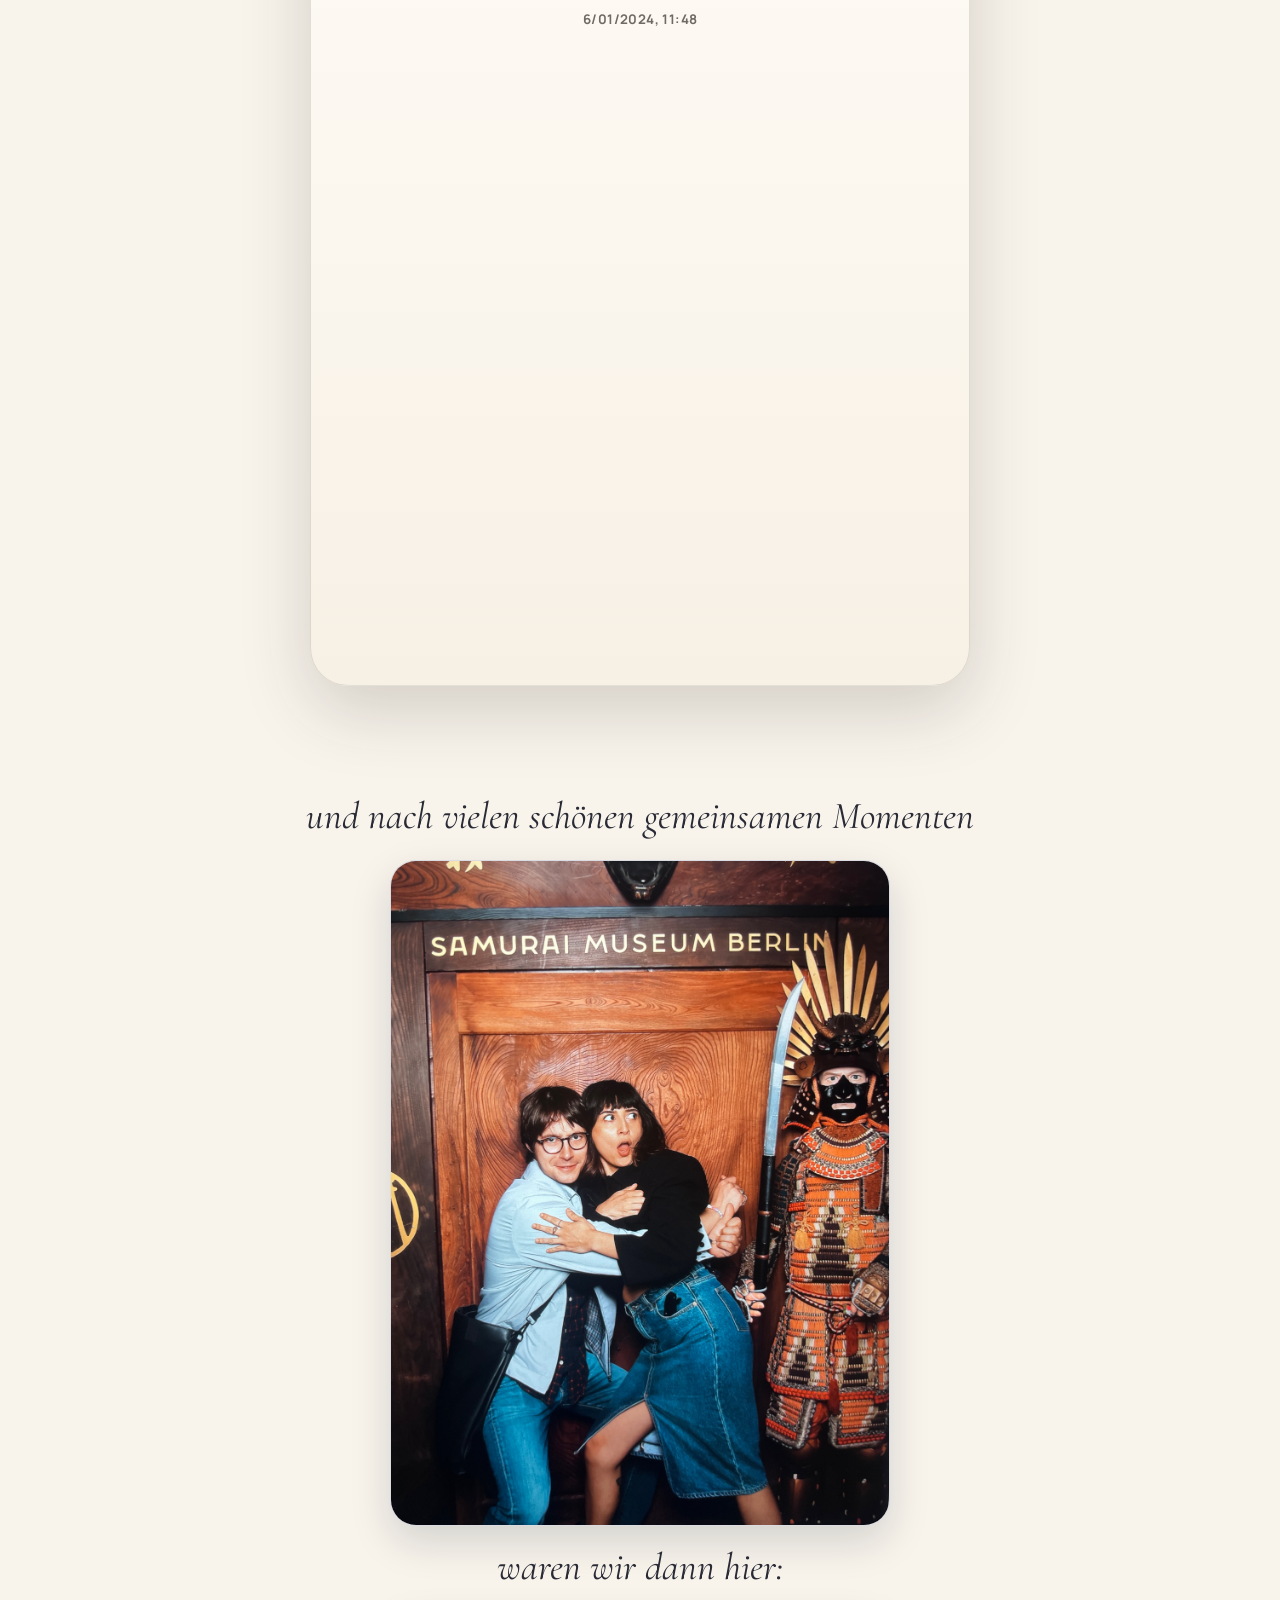
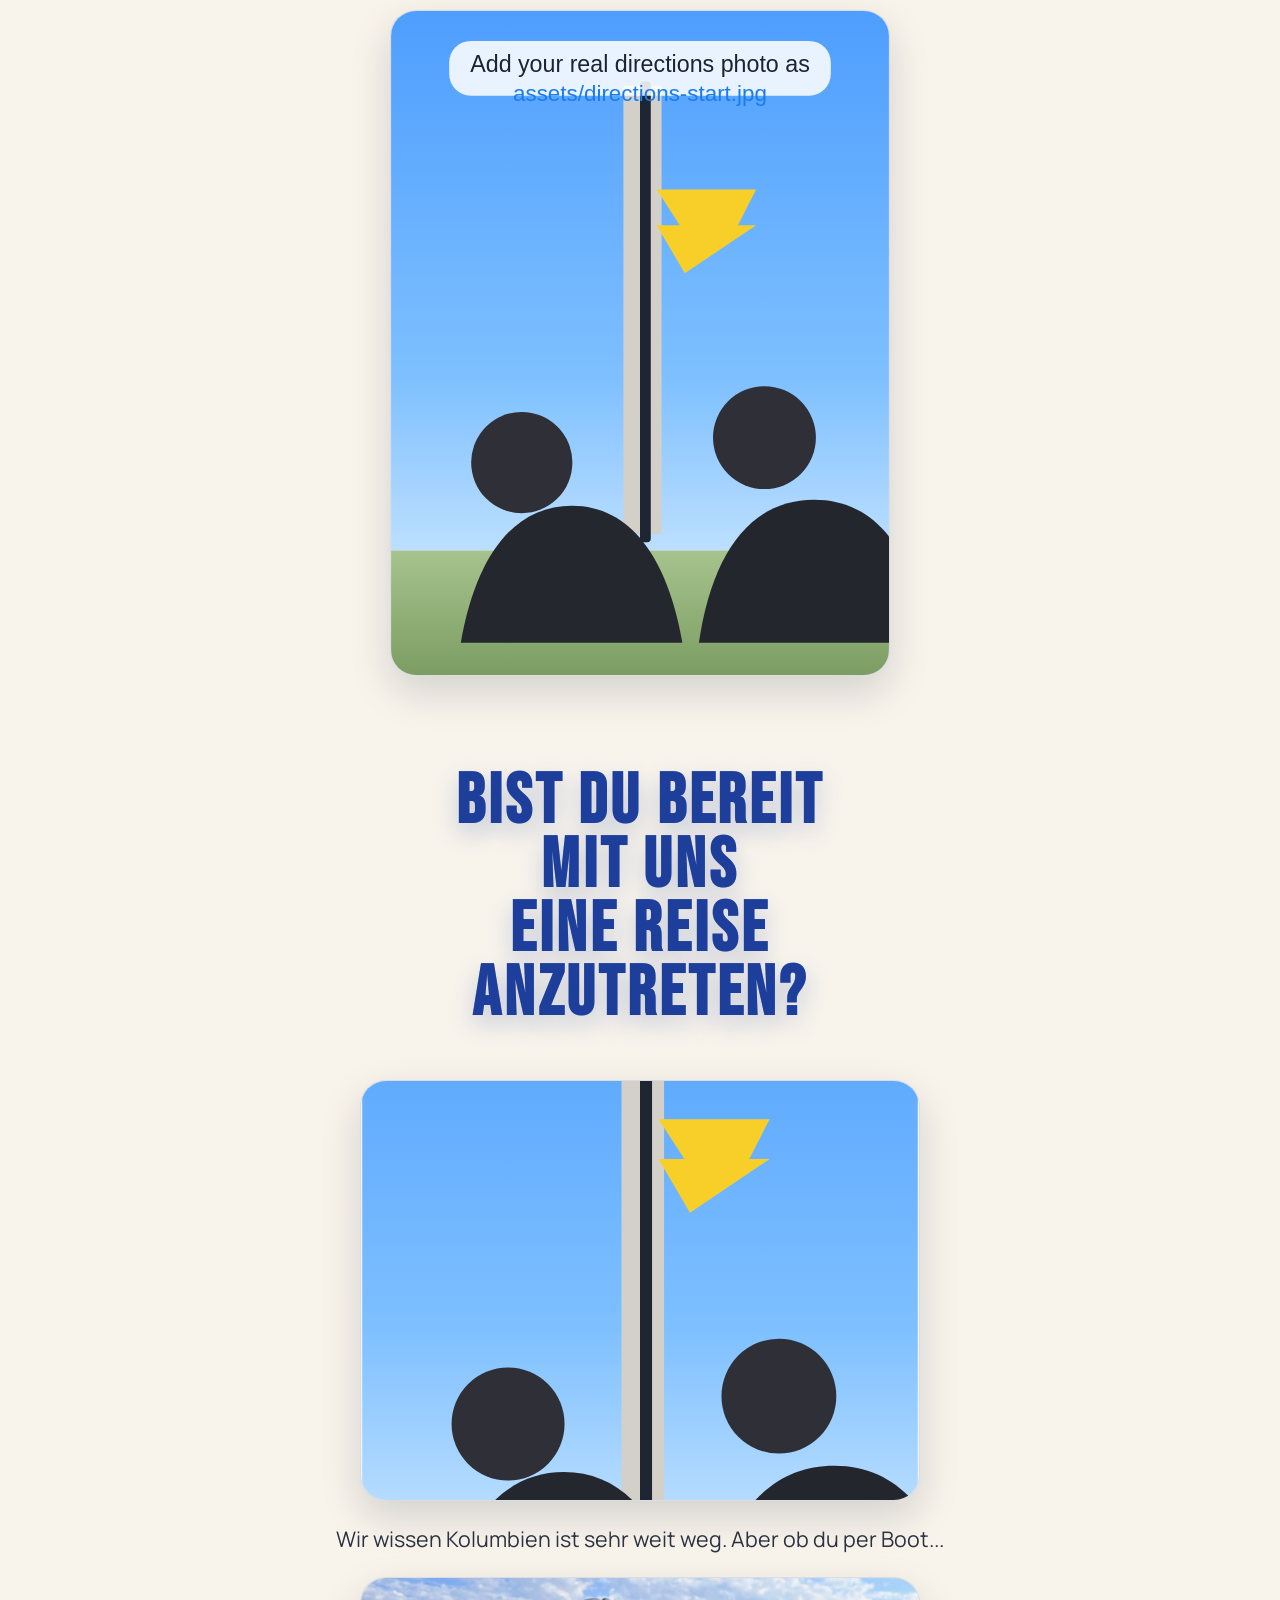
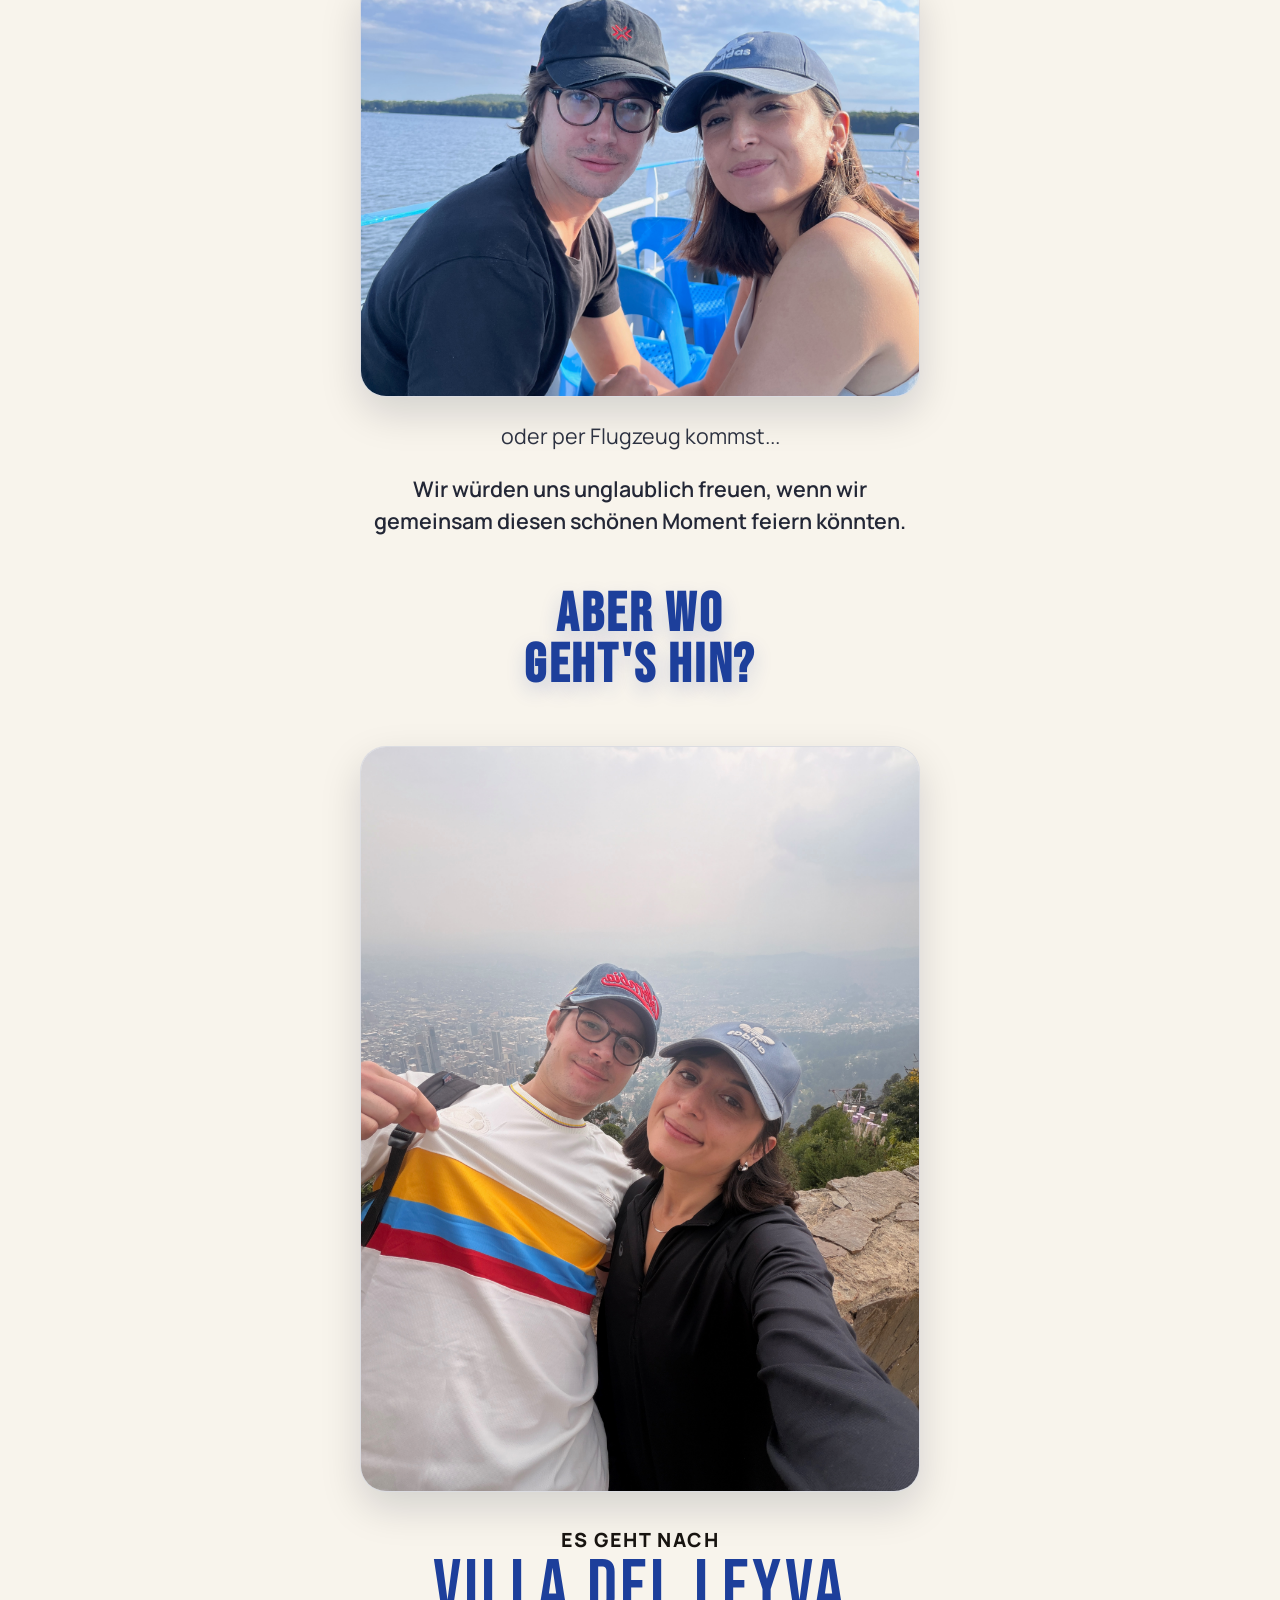
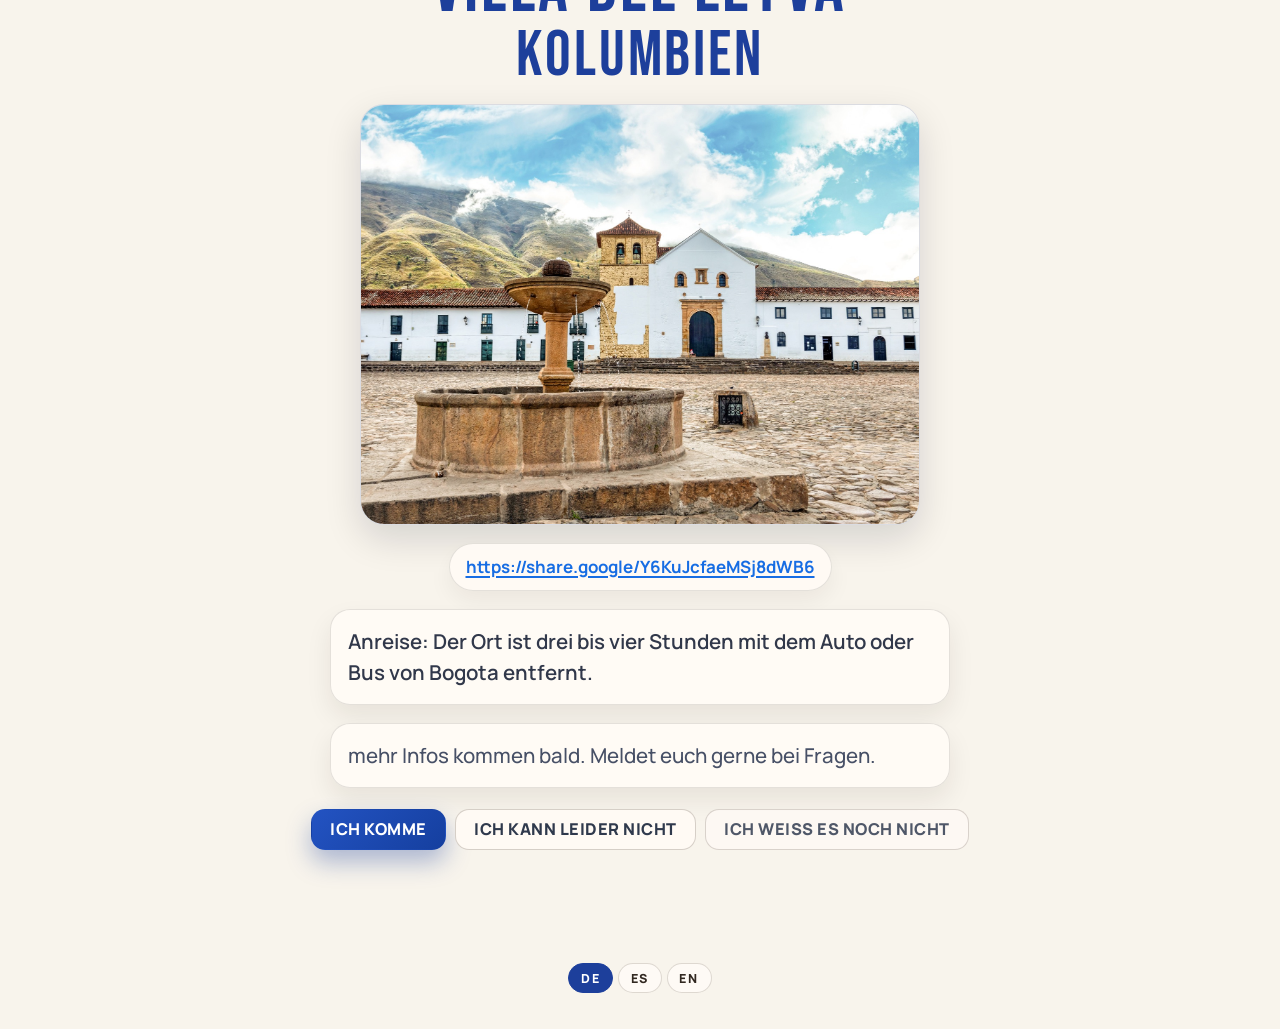
==== commit ad13ded8: "Refine intro typography and directions layout" ====
--- a/de/index.html
+++ b/de/index.html
@@ -210,8 +210,10 @@
           </div>
 
           <div class="directions-location">
-            <p class="directions-location-main" data-i18n="directionsWhere">
-              Es geht nach: Villa del Leyva, Kolumbien
+            <p class="directions-location-main">
+              <span class="directions-location-lead" data-i18n="directionsWhereLead">Es geht nach</span>
+              <span class="directions-location-place" data-i18n="directionsWherePlace">Villa del Leyva</span>
+              <span class="directions-location-country" data-i18n="directionsWhereCountry">Kolumbien</span>
             </p>
 
             <figure class="location-media">
--- a/styles.css
+++ b/styles.css
@@ -38,9 +38,76 @@
   overflow-x: hidden;
 }
 
+body[data-preview-section="directions"] .top-hero,
+body[data-preview-section="directions"] .wedding-intro,
+body[data-preview-section="directions"] .chat-stage,
+body[data-preview-section="directions"] .post-chat-section,
+body[data-preview-section="directions"] .language-switch {
+  display: none;
+}
+
+body[data-preview-section="directions"] .directions-section {
+  min-height: auto;
+  padding-top: 1.2rem;
+  opacity: 1;
+  transform: none;
+}
+
+body[data-preview-section="travel"] .top-hero,
+body[data-preview-section="travel"] .wedding-intro,
+body[data-preview-section="travel"] .chat-stage,
+body[data-preview-section="travel"] .language-switch {
+  display: none;
+}
+
+body[data-preview-section="travel"] .post-chat-section,
+body[data-preview-section="travel"] .directions-section {
+  min-height: auto;
+  opacity: 1;
+  transform: none;
+}
+
+body[data-preview-section="intro"] .post-chat-section,
+body[data-preview-section="intro"] .directions-section,
+body[data-preview-section="intro"] .language-switch {
+  display: none;
+}
+
+body[data-preview-section="intro"] .chat-stage {
+  min-height: auto;
+  padding: 0 1.2rem 0;
+}
+
+body[data-preview-section="intro"] .phone {
+  height: min(54vh, 470px);
+}
+
+body[data-preview-section="storyflow"] .top-hero,
+body[data-preview-section="storyflow"] .wedding-intro,
+body[data-preview-section="storyflow"] .language-switch {
+  display: none;
+}
+
+body[data-preview-section="storyflow"] .post-chat-section,
+body[data-preview-section="storyflow"] .directions-section {
+  min-height: auto;
+  opacity: 1;
+  transform: none;
+}
+
+body[data-preview-section="storyflow"] .chat-stage {
+  min-height: auto;
+  padding: 0.54rem 0 0.54rem;
+}
+
+body[data-preview-section="storyflow"] .phone {
+  height: min(62vh, 560px);
+}
+
 body.reveal-locked {
   overflow: hidden;
   overscroll-behavior: none;
+  touch-action: none;
 }
 
 .ambient-glow {
@@ -66,15 +133,15 @@
 }
 
 .top-hero {
-  padding: 0.55rem 1.2rem 0.2rem;
+  padding: 1.28rem 1.2rem 0.26rem;
   display: grid;
   place-items: center;
 }
 
 .invite-lead {
-  margin: 0 0 0.78rem;
+  margin: 0 0 1.08rem;
   font-family: var(--font-display);
-  font-size: clamp(2.8rem, 7.2vw, 5.2rem);
+  font-size: clamp(3.15rem, 8vw, 5.85rem);
   line-height: 0.94;
   letter-spacing: 0.045em;
   text-transform: uppercase;
@@ -83,7 +150,7 @@
 }
 
 .top-hero-media {
-  width: min(98vw, 980px);
+  width: min(80vw, 820px);
   border-radius: 34px;
   border: 1px solid rgba(36, 30, 23, 0.15);
   overflow: hidden;
@@ -94,8 +161,9 @@
 .top-hero-image {
   display: block;
   width: 100%;
-  aspect-ratio: 1 / 1;
-  object-fit: cover;
+  height: auto;
+  aspect-ratio: auto;
+  object-fit: contain;
   object-position: center;
 }
 
@@ -126,7 +194,7 @@
 }
 
 .wedding-intro {
-  padding: 0.9rem 1.2rem 1.25rem;
+  padding: 0.88rem 1.2rem 0;
   display: grid;
   justify-items: center;
   text-align: center;
@@ -136,8 +204,8 @@
 .wedding-date {
   margin: 0;
   font-family: var(--font-display);
-  font-size: clamp(2.45rem, 9.8vw, 5.9rem);
-  line-height: 0.9;
+  font-size: clamp(2.7rem, 10.4vw, 6.2rem);
+  line-height: 0.86;
   letter-spacing: 0.08em;
   text-transform: uppercase;
   color: var(--ink-blue);
@@ -146,22 +214,25 @@
 }
 
 .date-ornament {
-  margin: 0 0 1.2rem;
-  width: min(96vw, 940px);
+  margin: 0.08rem 0 0.88rem;
+  width: min(95vw, 940px);
 }
 
 .date-main-row {
-  display: grid;
-  grid-template-columns: 1fr auto 1fr;
-  align-items: center;
-  width: min(96vw, 860px);
-  gap: clamp(0.28rem, 1.3vw, 0.9rem);
+  position: relative;
+  width: min(95vw, 860px);
+  min-height: clamp(6.8rem, 14vw, 9.4rem);
+  display: grid;
+  place-items: center;
 }
 
 .date-icons-group {
+  position: absolute;
+  left: 50%;
+  top: 50%;
   display: flex;
   align-items: center;
-  justify-self: end;
+  transform: translate(calc(-50% - clamp(9.8rem, 24vw, 15.6rem)), -50%);
 }
 
 .date-rings-icon {
@@ -172,41 +243,43 @@
 }
 
 .date-rings-icon {
-  width: clamp(3rem, 8.8vw, 5.6rem);
+  width: clamp(3.8rem, 10.2vw, 6.2rem);
 }
 
 .date-couple-icon {
+  position: absolute;
+  left: 50%;
+  top: 50%;
   display: block;
-  width: clamp(10.8rem, 33vw, 21.8rem);
+  width: clamp(11.4rem, 33.6vw, 21.8rem);
   height: auto;
   object-fit: contain;
   filter: drop-shadow(0 2px 6px rgba(17, 17, 17, 0.14));
-  justify-self: start;
-  transform: translate(0.48rem, 0.5rem);
+  transform: translate(calc(-50% + clamp(10rem, 31vw, 16.8rem)), -45%);
 }
 
 .wedding-location {
-  margin: 0 0 1.08rem;
-  padding: 0.32em 0.76em 0.44em;
-  border-radius: 18px;
+  margin: 0 0 0.62rem;
+  width: min(80vw, 820px);
+  padding: 0.42em 0.52em 0.48em;
+  border-radius: 28px;
   border: 1px solid rgba(182, 140, 62, 0.48);
   background-color: rgba(255, 250, 245, 0.93);
   box-shadow: 0 14px 30px rgba(36, 24, 16, 0.11);
-  font-family: var(--font-elegant);
-  font-size: clamp(1.95rem, 8.2vw, 4.4rem);
-  font-weight: 700;
-  font-style: italic;
-  line-height: 1.12;
-  letter-spacing: 0.025em;
+  font-family: var(--font-display);
+  font-size: clamp(2.1rem, 6vw, 4.15rem);
+  font-weight: 400;
+  line-height: 0.96;
+  letter-spacing: 0.04em;
+  text-transform: uppercase;
   white-space: pre-line;
-  color: #b8862e;
-  text-shadow: 0 0 0 rgba(255, 212, 112, 0.35), 0 8px 24px rgba(171, 121, 22, 0.24);
-  animation: pulse-gold 1.52s ease-in-out infinite;
+  color: var(--ink-blue);
+  text-shadow: 0 8px 24px rgba(29, 63, 155, 0.14);
 }
 
 .story-divider {
   width: min(82vw, 460px);
-  margin: 0 0 0.88rem;
+  margin: 0;
   display: grid;
   gap: 0.34rem;
 }
@@ -224,7 +297,7 @@
 }
 
 .wedding-story-title {
-  margin: 0.18rem 0 0;
+  margin: 0.92rem 0;
   font-family: var(--font-elegant);
   font-size: clamp(1.55rem, 6.2vw, 3.2rem);
   line-height: 1;
@@ -236,7 +309,7 @@
 
 .chat-stage {
   min-height: 100vh;
-  padding: 3.2rem 1.2rem 5.2vh;
+  padding: 0 1.2rem 1.05rem;
   display: grid;
   justify-items: center;
   align-items: start;
@@ -402,11 +475,11 @@
 
 .post-chat-section {
   min-height: min(78vh, 900px);
-  padding: 4vh 1.2rem 7vh;
+  padding: 1.28rem 1.2rem 1.28rem;
   display: grid;
   align-content: start;
   justify-items: center;
-  gap: 0.96rem;
+  gap: 1.34rem;
   opacity: 0;
   transform: translateY(36px) scale(0.98);
   transition: opacity 820ms ease, transform 820ms cubic-bezier(0.2, 0.74, 0.18, 1);
@@ -420,7 +493,7 @@
 .post-chat-content {
   width: min(92vw, 760px);
   display: grid;
-  gap: 0.85rem;
+  gap: 1.34rem;
 }
 
 .post-chat-text {
@@ -435,7 +508,7 @@
 }
 
 .post-chat-text-end {
-  margin-top: 0.18rem;
+  margin-top: 0;
 }
 
 .post-chat-media {
@@ -458,11 +531,11 @@
 
 .directions-section {
   min-height: 100vh;
-  padding: 5vh 1.2rem 12vh;
+  padding: 2.55rem 1.2rem 10.2vh;
   display: grid;
   align-content: start;
   justify-items: center;
-  gap: 0.9rem;
+  gap: 1.4rem;
   opacity: 0;
   transform: translateY(42px) scale(0.97);
   transition: opacity 880ms ease, transform 880ms cubic-bezier(0.2, 0.74, 0.18, 1);
@@ -476,18 +549,20 @@
 .directions-content {
   width: min(92vw, 760px);
   display: grid;
-  gap: 0.88rem;
+  gap: 1.4rem;
 }
 
 .directions-title {
-  margin: 0;
+  margin: 2rem auto;
+  max-width: 14ch;
   font-family: var(--font-display);
-  font-size: clamp(1.8rem, 5.8vw, 3.6rem);
-  line-height: 0.96;
+  font-size: clamp(2.35rem, 7.1vw, 4.35rem);
+  line-height: 0.92;
   letter-spacing: 0.055em;
   text-transform: none;
   color: #1f2d59;
   text-align: center;
+  text-wrap: balance;
 }
 
 .directions-title-main {
@@ -518,7 +593,7 @@
   margin: 0;
   text-align: center;
   font-size: clamp(1.05rem, 2.2vw, 1.34rem);
-  line-height: 1.38;
+  line-height: 1.46;
   color: #2d3241;
   text-wrap: balance;
 }
@@ -529,15 +604,17 @@
 }
 
 .directions-subtitle {
-  margin: 0.2rem 0 0;
+  margin: 2rem auto;
+  max-width: 14ch;
   text-align: center;
   font-family: var(--font-display);
-  font-size: clamp(1.36rem, 4.2vw, 2.5rem);
-  line-height: 0.98;
-  letter-spacing: 0.045em;
+  font-size: clamp(2rem, 6vw, 3.45rem);
+  line-height: 0.92;
+  letter-spacing: 0.05em;
   text-transform: none;
   color: var(--ink-blue);
   text-shadow: 0 8px 20px rgba(29, 63, 155, 0.18);
+  text-wrap: balance;
 }
 
 .directions-media {
@@ -558,32 +635,61 @@
 }
 
 .directions-location {
-  margin-top: 0.1rem;
+  margin-top: 0.85rem;
   display: grid;
   justify-items: center;
-  gap: 0.62rem;
+  gap: 1.14rem;
   text-align: center;
 }
 
 .directions-location-main {
   margin: 0;
+  display: grid;
+  justify-items: center;
+  gap: 0.22rem;
+}
+
+.directions-location-lead {
+  font-size: clamp(1rem, 2vw, 1.22rem);
+  line-height: 1.25;
+  letter-spacing: 0.08em;
+  text-transform: uppercase;
+  color: #181410;
+  font-weight: 800;
+}
+
+.directions-location-place,
+.directions-location-country {
   font-family: var(--font-display);
-  font-size: clamp(1.75rem, 5.1vw, 3.45rem);
-  line-height: 0.98;
+  line-height: 0.92;
   letter-spacing: 0.045em;
   text-transform: uppercase;
-  color: #1f2f60;
-  text-wrap: balance;
+  color: var(--ink-blue);
+}
+
+.directions-location-place {
+  font-size: clamp(2.5rem, 7vw, 4.6rem);
+}
+
+.directions-location-country {
+  font-size: clamp(2.2rem, 6.2vw, 4rem);
 }
 
 .directions-travel,
 .directions-more-info {
   margin: 0;
-  font-size: clamp(1rem, 2.1vw, 1.22rem);
-  line-height: 1.3;
+  width: min(100%, 620px);
+  padding: 1rem 1.08rem;
+  border-radius: 20px;
+  border: 1px solid rgba(39, 33, 26, 0.12);
+  background: rgba(255, 251, 246, 0.94);
+  box-shadow: 0 12px 26px rgba(36, 24, 16, 0.08);
+  font-size: clamp(1.06rem, 2.15vw, 1.28rem);
+  line-height: 1.5;
   color: #31384a;
   font-weight: 600;
-  max-width: 60ch;
+  max-width: 48ch;
+  text-align: left;
 }
 
 .directions-more-info {
@@ -609,10 +715,17 @@
 }
 
 .location-map-link {
+  display: inline-block;
+  max-width: min(100%, 620px);
+  padding: 0.72rem 1rem;
+  border-radius: 999px;
+  border: 1px solid rgba(39, 33, 26, 0.12);
+  background: rgba(255, 251, 246, 0.9);
+  box-shadow: 0 10px 24px rgba(36, 24, 16, 0.06);
   color: #176de3;
-  font-weight: 600;
-  font-size: clamp(0.88rem, 1.8vw, 1.02rem);
-  line-height: 1.3;
+  font-weight: 700;
+  font-size: clamp(0.92rem, 1.9vw, 1.06rem);
+  line-height: 1.35;
   text-decoration-thickness: 2px;
   text-underline-offset: 3px;
   word-break: break-word;
@@ -769,18 +882,18 @@
 
 @media (max-width: 760px) {
   .top-hero {
-    padding: 0.45rem 0.5rem 0.08rem;
+    padding: 1rem 0.5rem 0.14rem;
   }
 
   .invite-lead {
-    margin-bottom: 0.42rem;
-    font-size: clamp(1.6rem, 8.8vw, 2.45rem);
+    margin-bottom: 0.82rem;
+    font-size: clamp(2.05rem, 10.4vw, 3rem);
     line-height: 0.92;
     letter-spacing: 0.028em;
   }
 
   .top-hero-media {
-    width: calc(100vw - 1rem);
+    width: min(80vw, 470px);
     border-radius: 22px;
   }
 
@@ -795,58 +908,58 @@
   }
 
   .wedding-intro {
-    padding: 0.64rem 0.9rem 0.78rem;
+    padding: 0.78rem 0.9rem 0;
     gap: 0;
   }
 
   .wedding-date {
-    font-size: clamp(2.25rem, 13vw, 3.4rem);
+    font-size: clamp(2.55rem, 14.4vw, 4.05rem);
   }
 
   .date-couple-icon {
-    width: clamp(9.2rem, 41vw, 14.6rem);
-    transform: translate(0.34rem, 0.46rem);
+    width: clamp(9.55rem, 39vw, 14.8rem);
+    transform: translate(calc(-50% + clamp(7.6rem, 32vw, 11.8rem)), -46%);
   }
 
   .date-ornament {
-    margin-bottom: 0.94rem;
-    width: min(96vw, 520px);
+    margin-bottom: 0.76rem;
+    width: min(95vw, 520px);
   }
 
   .date-main-row {
-    width: min(96vw, 520px);
-    gap: 0.22rem;
+    width: min(95vw, 520px);
+    min-height: clamp(6rem, 24vw, 7.9rem);
   }
 
   .date-icons-group {
-    justify-self: end;
+    transform: translate(calc(-50% - clamp(8rem, 29vw, 10.8rem)), -48%);
   }
 
   .date-rings-icon {
-    width: clamp(2.35rem, 9.6vw, 3.4rem);
+    width: clamp(2.9rem, 12.6vw, 4.6rem);
   }
 
   .wedding-location {
-    margin-bottom: 0.8rem;
-    padding: 0.28em 0.64em 0.38em;
-    font-size: clamp(1.56rem, 10vw, 2.5rem);
-    line-height: 1.14;
+    width: min(80vw, 470px);
+    margin-bottom: 0.58rem;
+    padding: 0.44em 0.48em 0.48em;
+    font-size: clamp(1.72rem, 9.3vw, 2.7rem);
+    line-height: 0.96;
   }
 
   .story-divider {
     width: min(88vw, 340px);
-    margin-bottom: 0.72rem;
     gap: 0.26rem;
   }
 
   .wedding-story-title {
-    margin-top: 0.16rem;
-    font-size: clamp(1.28rem, 6.5vw, 2rem);
+    margin: 0.82rem 0;
+    font-size: clamp(1.35rem, 6.9vw, 2.12rem);
   }
 
   .chat-stage {
     min-height: 100dvh;
-    padding: 1.58rem 0 1rem;
+    padding: 0 0 0.96rem;
   }
 
   .phone {
@@ -909,31 +1022,35 @@
 
   .post-chat-section {
     min-height: auto;
-    padding: 1.4vh 0.9rem 2.8vh;
-    gap: 0.72rem;
+    padding: 1rem 0.9rem 1rem;
+    gap: 1.18rem;
   }
 
   .post-chat-content {
     width: calc(100vw - 1rem);
-    gap: 0.66rem;
+    gap: 1.18rem;
   }
 
   .post-chat-text {
-    font-size: clamp(1.05rem, 6vw, 1.52rem);
-    line-height: 1.14;
+    font-size: clamp(1.08rem, 6vw, 1.58rem);
+    line-height: 1.2;
   }
 
   .directions-section {
-    padding: 2vh 0.9rem 12vh;
-    gap: 0.8rem;
+    padding: 2rem 0.9rem 10vh;
+    gap: 1.26rem;
   }
 
   .directions-content {
     width: calc(100vw - 1rem);
+    gap: 1.26rem;
   }
 
   .directions-title {
-    font-size: clamp(1.44rem, 8vw, 2.16rem);
+    max-width: 12ch;
+    margin: 1.9rem auto;
+    font-size: clamp(2rem, 9.6vw, 2.95rem);
+    line-height: 0.9;
   }
 
   .post-chat-media,
@@ -949,25 +1066,46 @@
   }
 
   .journey-text {
-    font-size: clamp(1rem, 5vw, 1.18rem);
-    line-height: 1.35;
+    font-size: clamp(1.02rem, 5vw, 1.2rem);
+    line-height: 1.44;
   }
 
   .directions-subtitle {
-    font-size: clamp(1.2rem, 7vw, 1.8rem);
-  }
-
-  .directions-location-main {
-    font-size: clamp(1.45rem, 8.2vw, 2.38rem);
+    margin: 1.8rem auto;
+    max-width: 12ch;
+    font-size: clamp(1.82rem, 8vw, 2.45rem);
+    line-height: 0.9;
+  }
+
+  .directions-location {
+    margin-top: 1.08rem;
+    gap: 1rem;
+  }
+
+  .directions-location-lead {
+    font-size: clamp(0.96rem, 4vw, 1.08rem);
+    line-height: 1.25;
+  }
+
+  .directions-location-place {
+    font-size: clamp(2.6rem, 12vw, 3.6rem);
+  }
+
+  .directions-location-country {
+    font-size: clamp(2.28rem, 10vw, 3.2rem);
   }
 
   .directions-travel,
   .directions-more-info {
-    font-size: clamp(0.98rem, 4.5vw, 1.16rem);
+    width: min(92vw, 360px);
+    padding: 0.92rem 0.94rem;
+    font-size: clamp(1.04rem, 4.8vw, 1.18rem);
+    line-height: 1.48;
   }
 
   .location-map-link {
-    font-size: clamp(0.84rem, 3.8vw, 0.98rem);
+    max-width: min(92vw, 360px);
+    font-size: clamp(0.88rem, 4vw, 0.98rem);
   }
 
   .directions-actions {
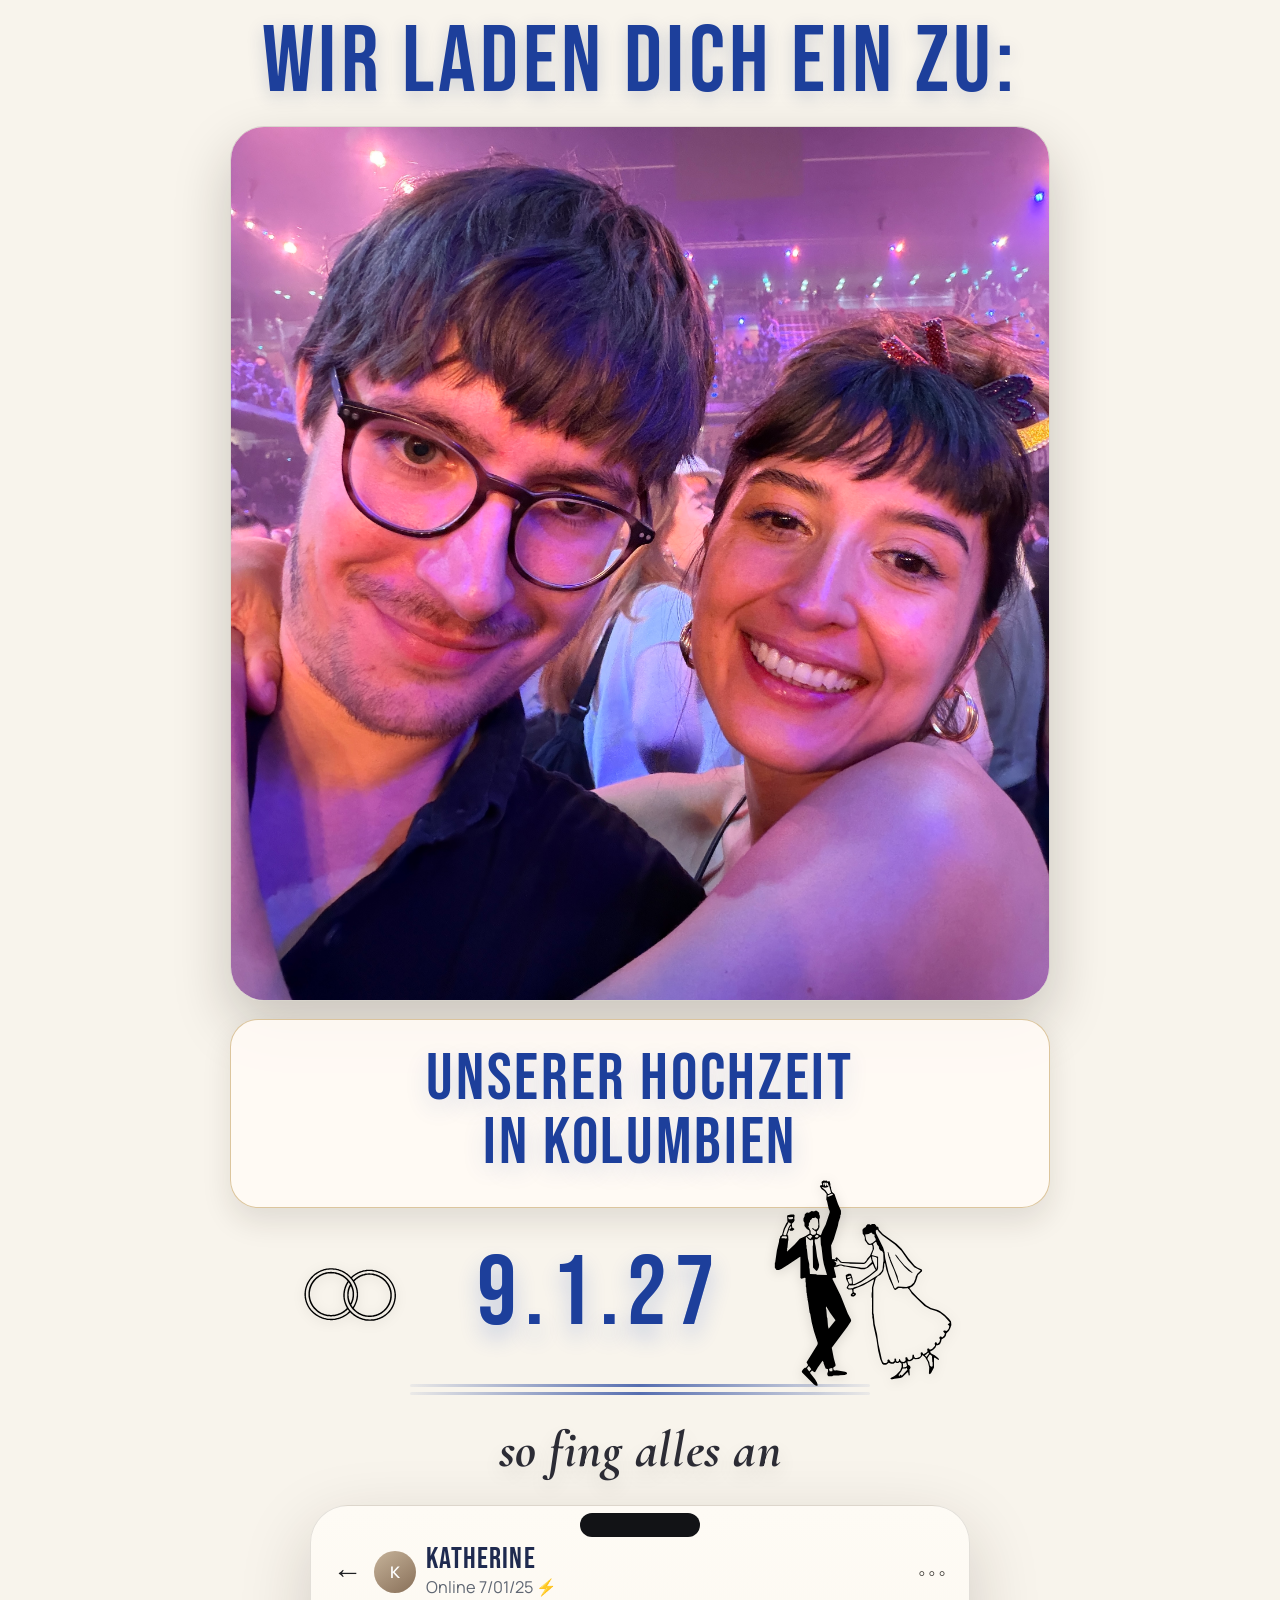
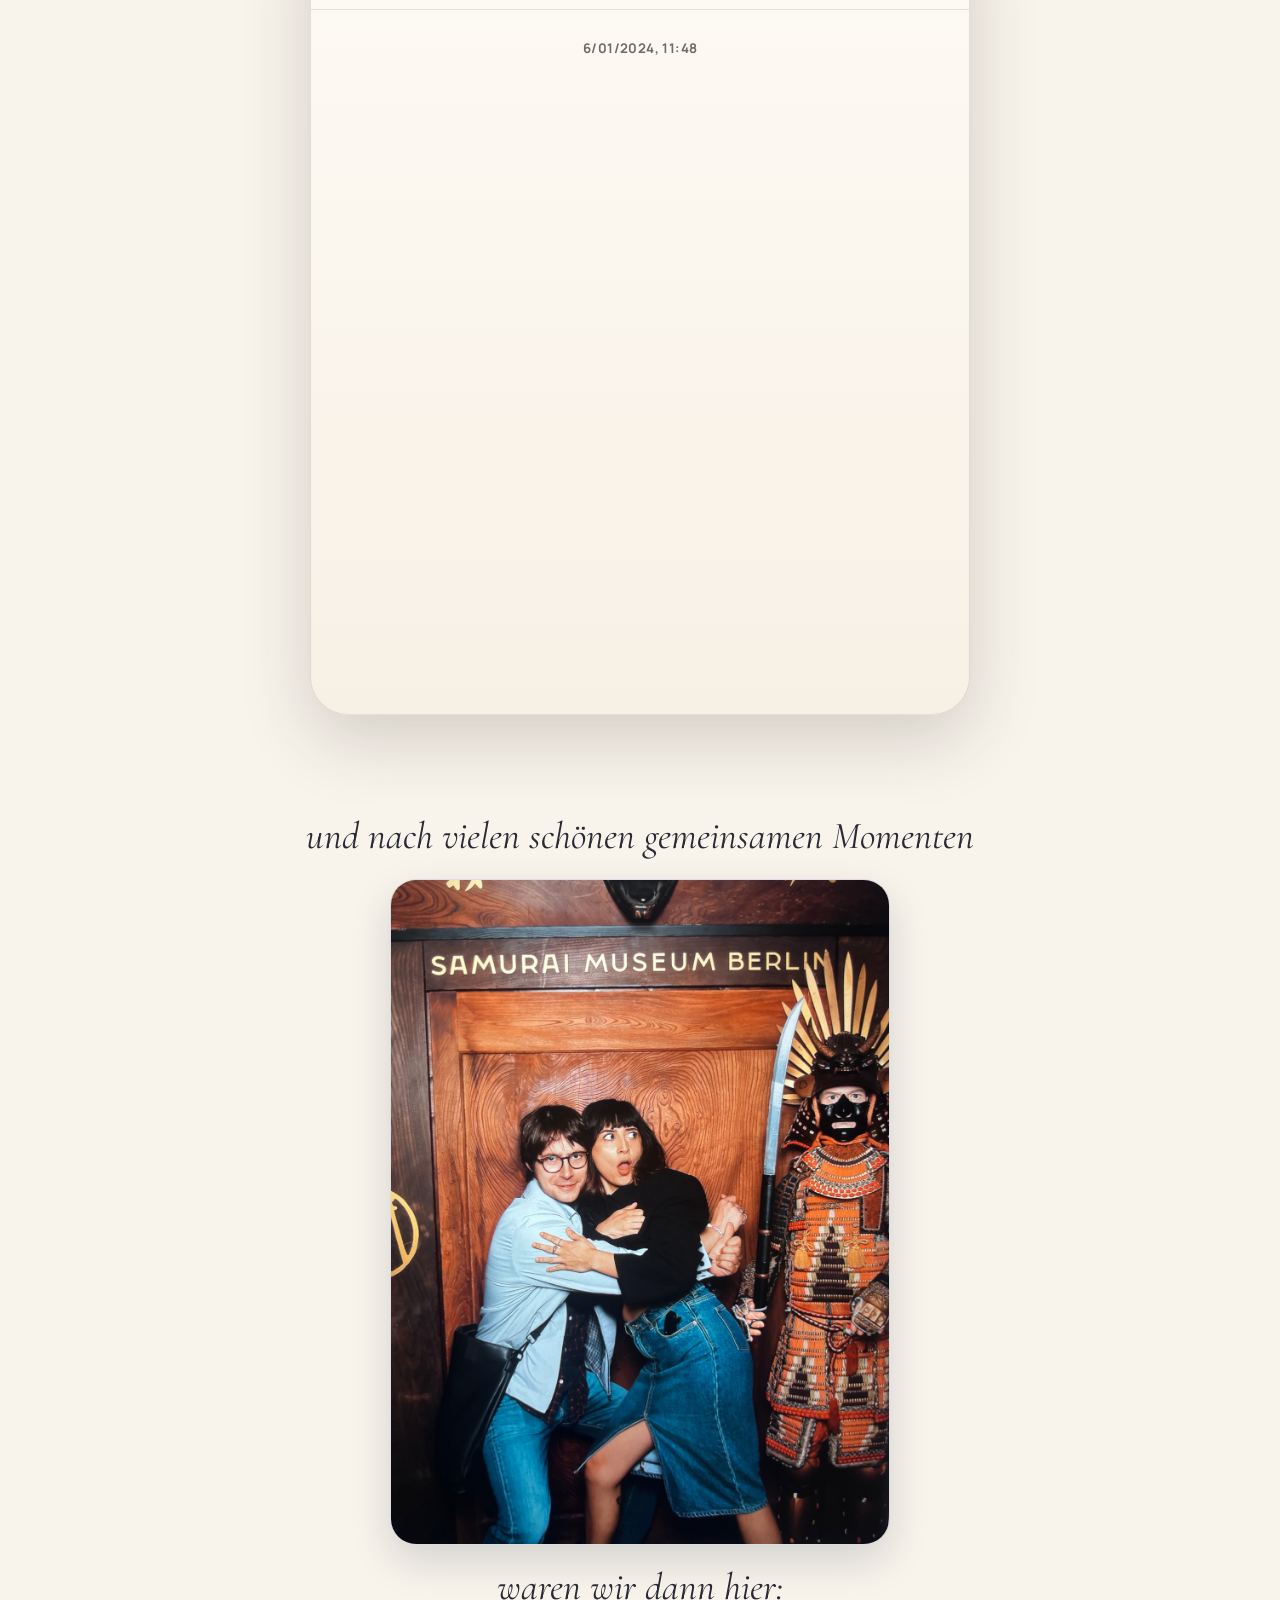
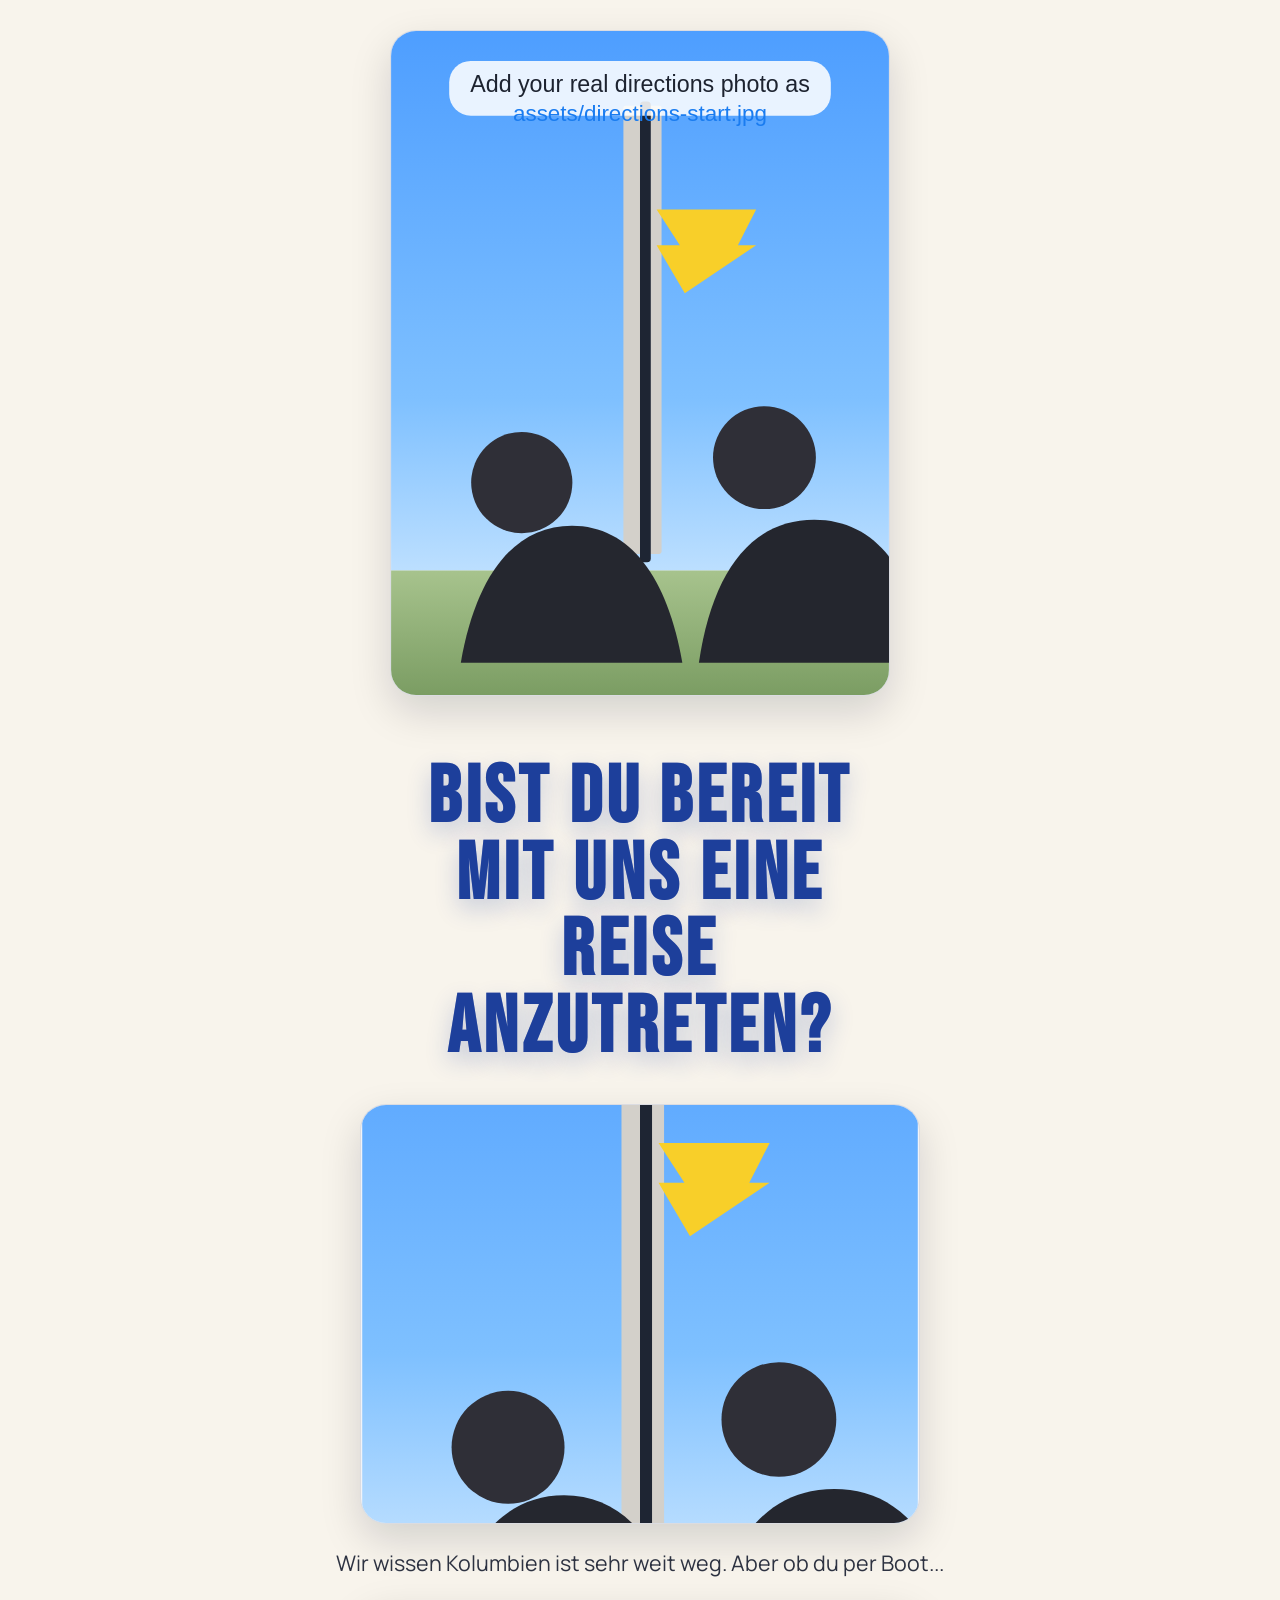
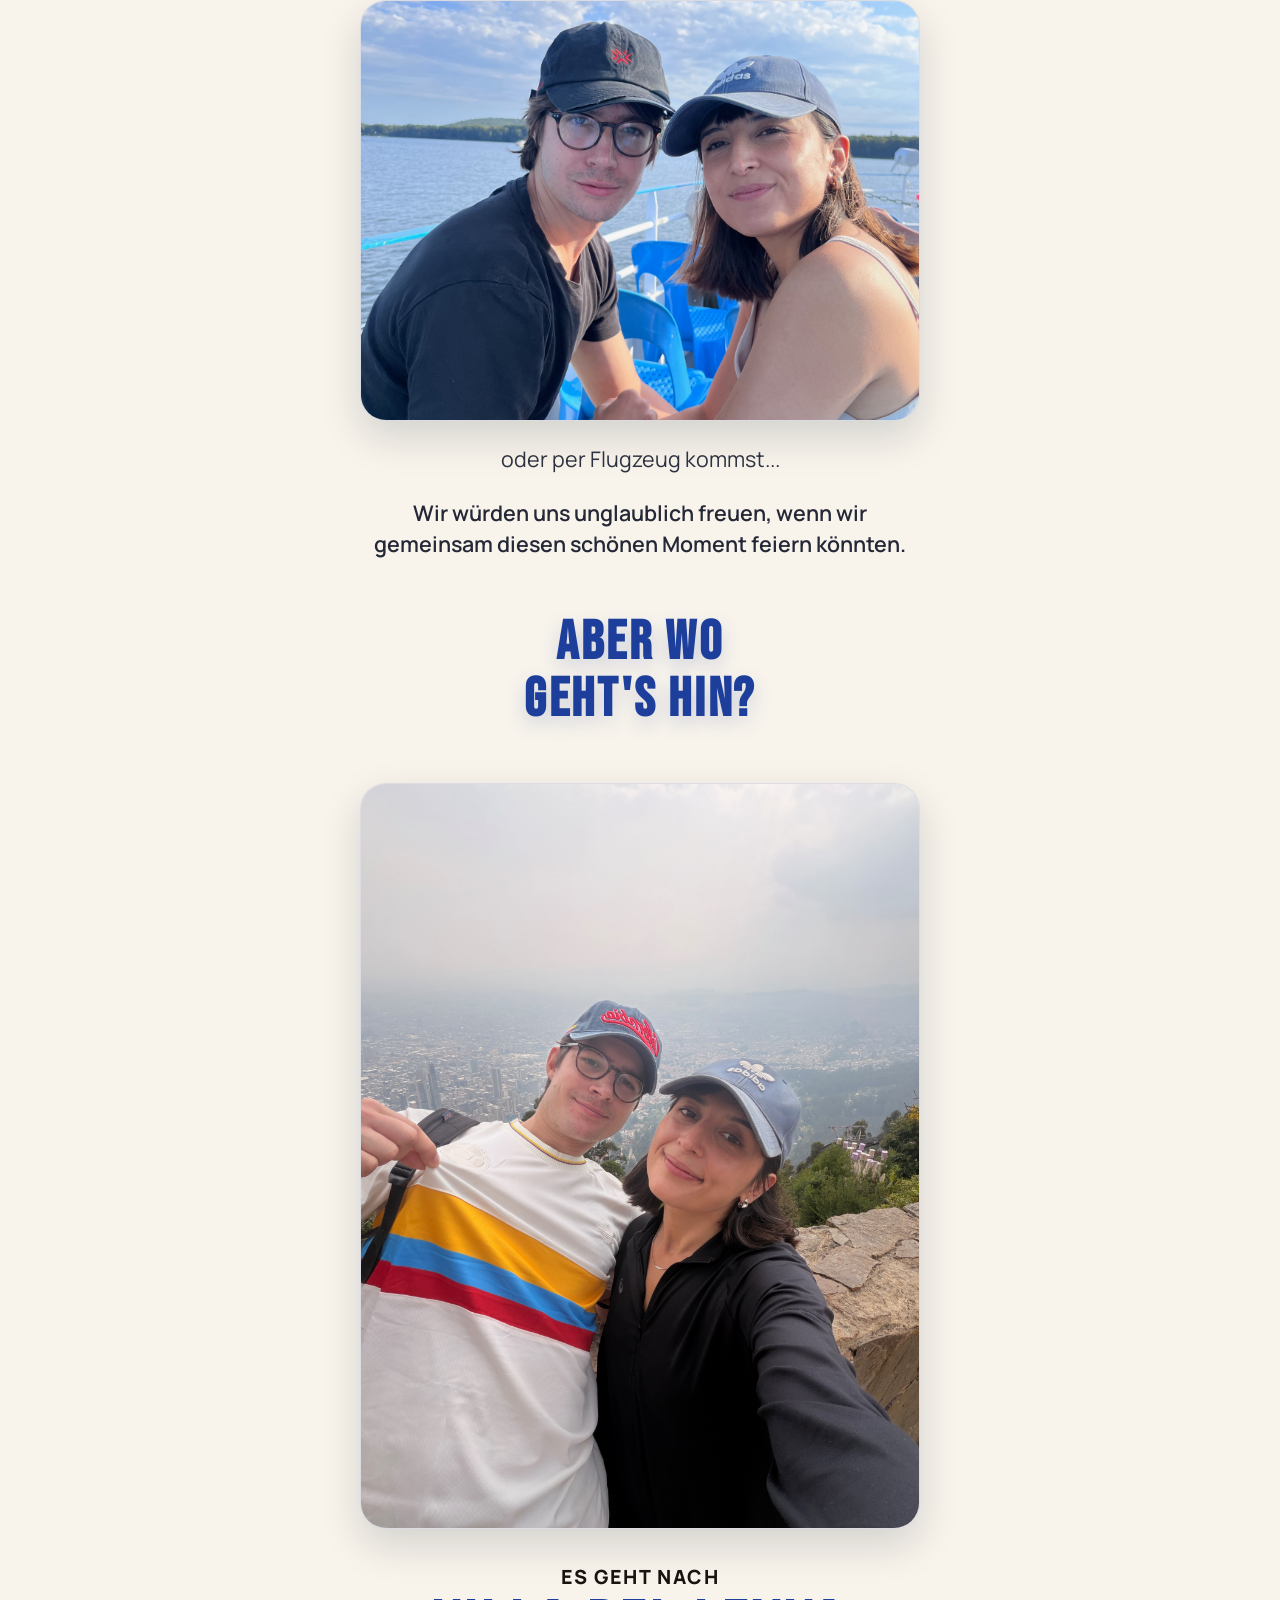
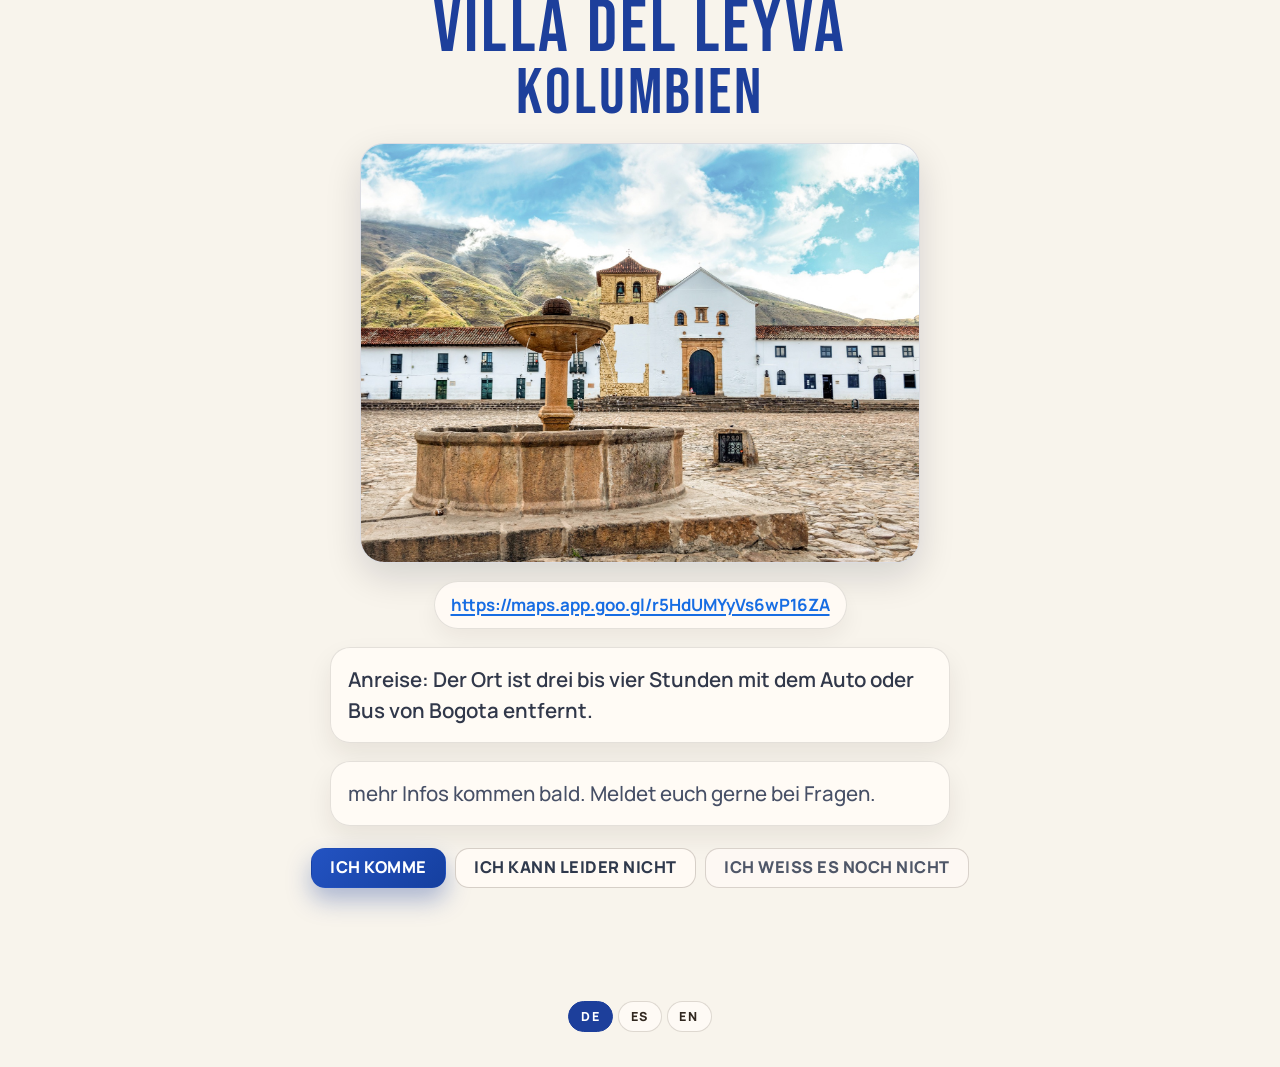
==== commit 38b207db: "Update Villa de Leyva maps link" ====
--- a/de/index.html
+++ b/de/index.html
@@ -228,11 +228,11 @@
 
             <a
               class="location-map-link"
-              href="https://share.google/Y6KuJcfaeMSj8dWB6"
+              href="https://maps.app.goo.gl/r5HdUMYyVs6wP16ZA"
               target="_blank"
               rel="noopener noreferrer"
             >
-              https://share.google/Y6KuJcfaeMSj8dWB6
+              https://maps.app.goo.gl/r5HdUMYyVs6wP16ZA
             </a>
 
             <p class="directions-travel" data-i18n="directionsTravel">
--- a/styles.css
+++ b/styles.css
@@ -297,7 +297,7 @@
 }
 
 .wedding-story-title {
-  margin: 0.92rem 0;
+  margin: 1.84rem 0;
   font-family: var(--font-elegant);
   font-size: clamp(1.55rem, 6.2vw, 3.2rem);
   line-height: 1;
@@ -309,7 +309,7 @@
 
 .chat-stage {
   min-height: 100vh;
-  padding: 0 1.2rem 1.05rem;
+  padding: 0 1.2rem 0.67rem;
   display: grid;
   justify-items: center;
   align-items: start;
@@ -475,7 +475,7 @@
 
 .post-chat-section {
   min-height: min(78vh, 900px);
-  padding: 1.28rem 1.2rem 1.28rem;
+  padding: 0.67rem 1.2rem 1.28rem;
   display: grid;
   align-content: start;
   justify-items: center;
@@ -531,7 +531,7 @@
 
 .directions-section {
   min-height: 100vh;
-  padding: 2.55rem 1.2rem 10.2vh;
+  padding: 1.7rem 1.2rem 10.2vh;
   display: grid;
   align-content: start;
   justify-items: center;
@@ -553,16 +553,16 @@
 }
 
 .directions-title {
-  margin: 2rem auto;
-  max-width: 14ch;
+  margin: 1rem auto 0.9rem;
+  max-width: 14.6ch;
   font-family: var(--font-display);
-  font-size: clamp(2.35rem, 7.1vw, 4.35rem);
-  line-height: 0.92;
+  font-size: clamp(2.9rem, 8.4vw, 5rem);
+  line-height: 0.96;
   letter-spacing: 0.055em;
   text-transform: none;
   color: #1f2d59;
   text-align: center;
-  text-wrap: balance;
+  white-space: pre-line;
 }
 
 .directions-title-main {
@@ -609,7 +609,7 @@
   text-align: center;
   font-family: var(--font-display);
   font-size: clamp(2rem, 6vw, 3.45rem);
-  line-height: 0.92;
+  line-height: 1.04;
   letter-spacing: 0.05em;
   text-transform: none;
   color: var(--ink-blue);
@@ -646,10 +646,11 @@
   margin: 0;
   display: grid;
   justify-items: center;
-  gap: 0.22rem;
+  gap: 0;
 }
 
 .directions-location-lead {
+  margin-bottom: 0.44rem;
   font-size: clamp(1rem, 2vw, 1.22rem);
   line-height: 1.25;
   letter-spacing: 0.08em;
@@ -668,6 +669,7 @@
 }
 
 .directions-location-place {
+  margin-bottom: 0.08rem;
   font-size: clamp(2.5rem, 7vw, 4.6rem);
 }
 
@@ -953,13 +955,13 @@
   }
 
   .wedding-story-title {
-    margin: 0.82rem 0;
+    margin: 1.56rem 0;
     font-size: clamp(1.35rem, 6.9vw, 2.12rem);
   }
 
   .chat-stage {
     min-height: 100dvh;
-    padding: 0 0 0.96rem;
+    padding: 0 0 0.59rem;
   }
 
   .phone {
@@ -1022,7 +1024,7 @@
 
   .post-chat-section {
     min-height: auto;
-    padding: 1rem 0.9rem 1rem;
+    padding: 0.59rem 0.9rem 1rem;
     gap: 1.18rem;
   }
 
@@ -1037,7 +1039,7 @@
   }
 
   .directions-section {
-    padding: 2rem 0.9rem 10vh;
+    padding: 1.18rem 0.9rem 10vh;
     gap: 1.26rem;
   }
 
@@ -1047,10 +1049,10 @@
   }
 
   .directions-title {
-    max-width: 12ch;
-    margin: 1.9rem auto;
-    font-size: clamp(2rem, 9.6vw, 2.95rem);
-    line-height: 0.9;
+    max-width: 14.2ch;
+    margin: 0.86rem auto 0.78rem;
+    font-size: clamp(2.55rem, 11.2vw, 3.55rem);
+    line-height: 0.94;
   }
 
   .post-chat-media,
@@ -1074,7 +1076,7 @@
     margin: 1.8rem auto;
     max-width: 12ch;
     font-size: clamp(1.82rem, 8vw, 2.45rem);
-    line-height: 0.9;
+    line-height: 1.02;
   }
 
   .directions-location {
@@ -1083,11 +1085,13 @@
   }
 
   .directions-location-lead {
+    margin-bottom: 0.62rem;
     font-size: clamp(0.96rem, 4vw, 1.08rem);
     line-height: 1.25;
   }
 
   .directions-location-place {
+    margin-bottom: 0.1rem;
     font-size: clamp(2.6rem, 12vw, 3.6rem);
   }
 
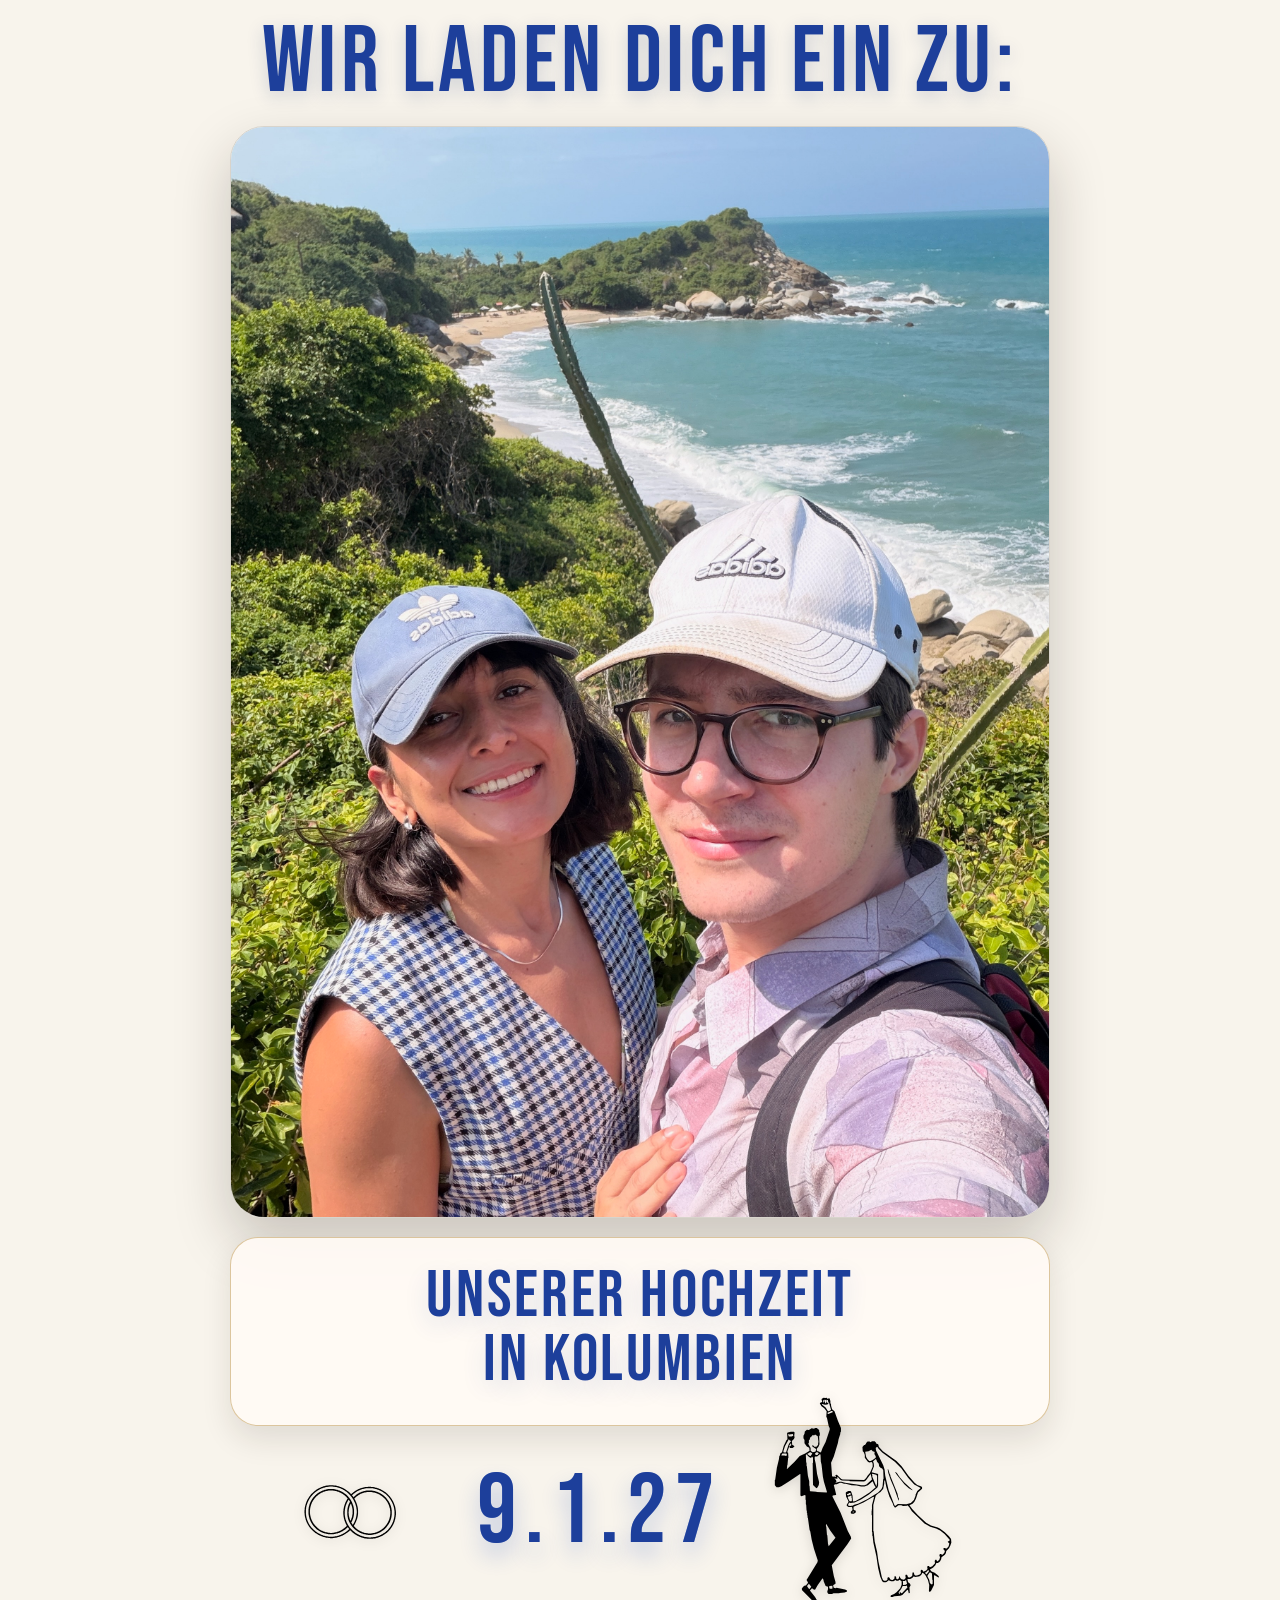
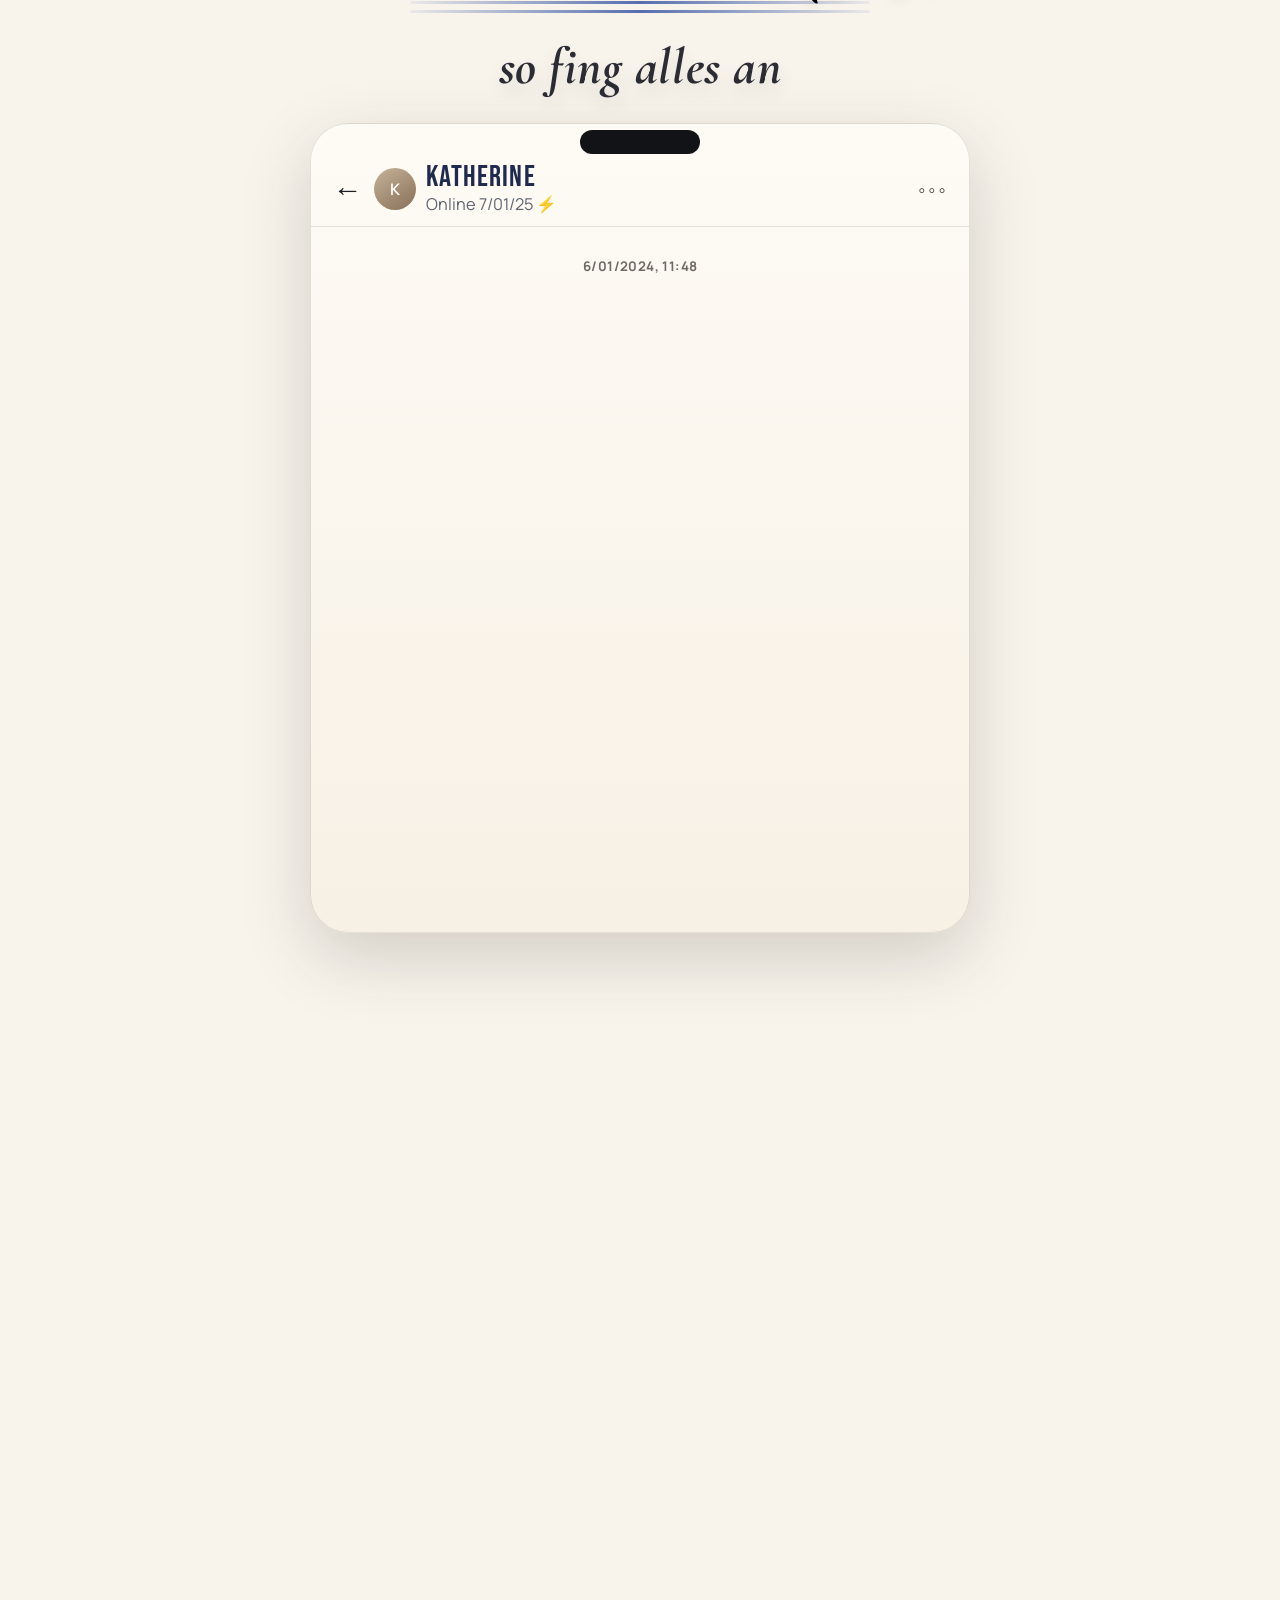
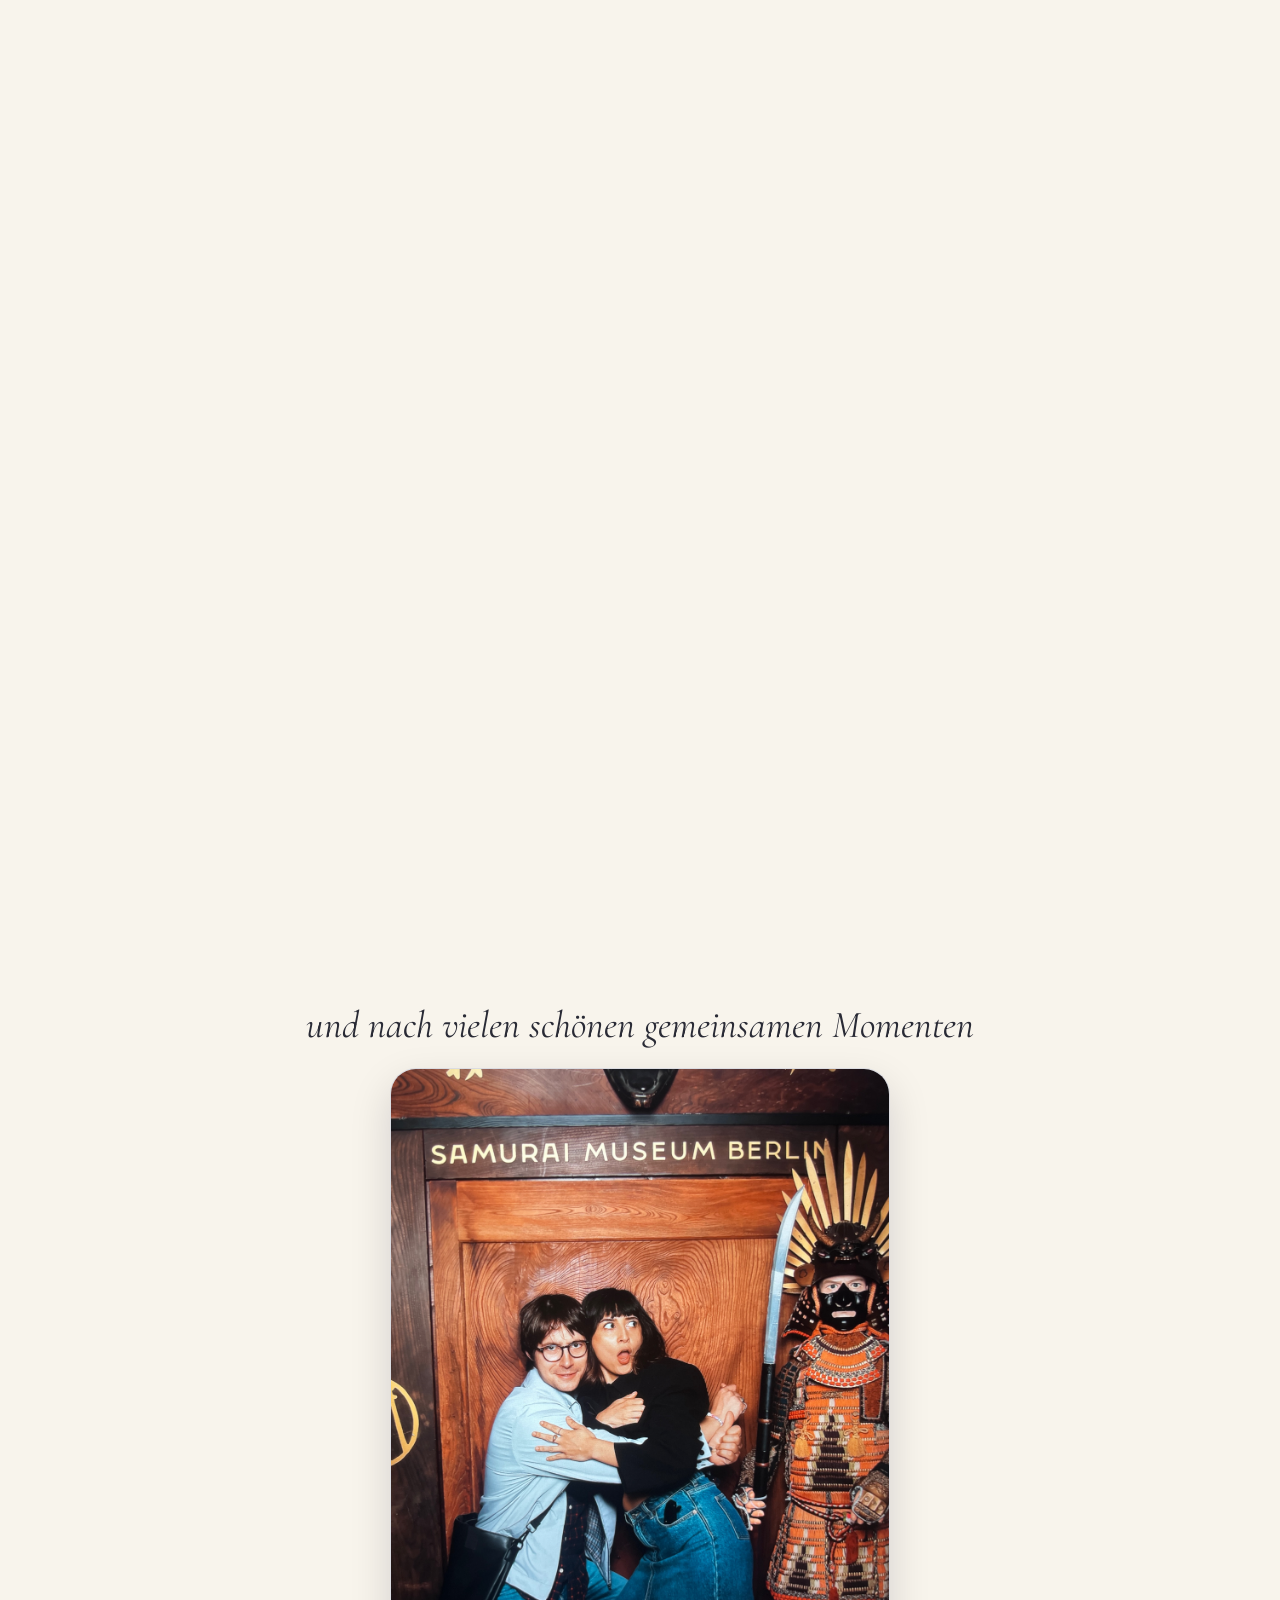
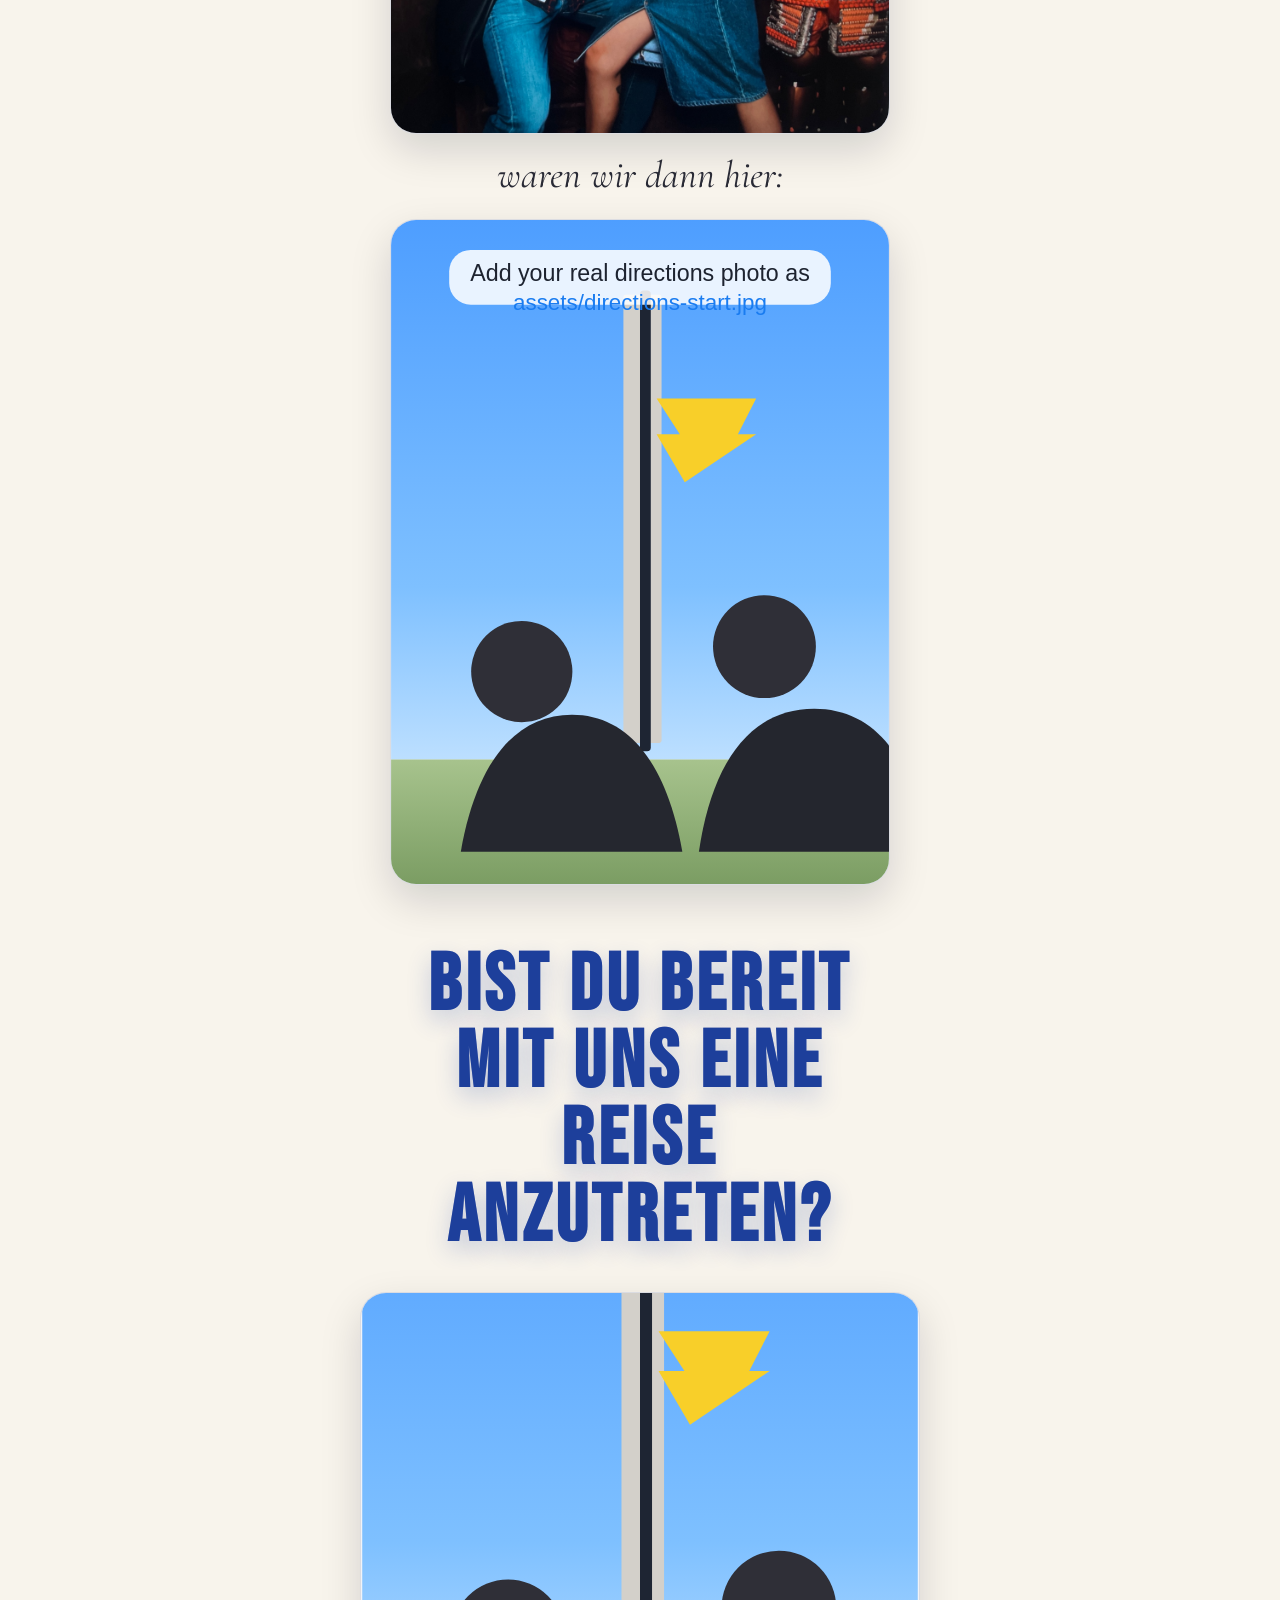
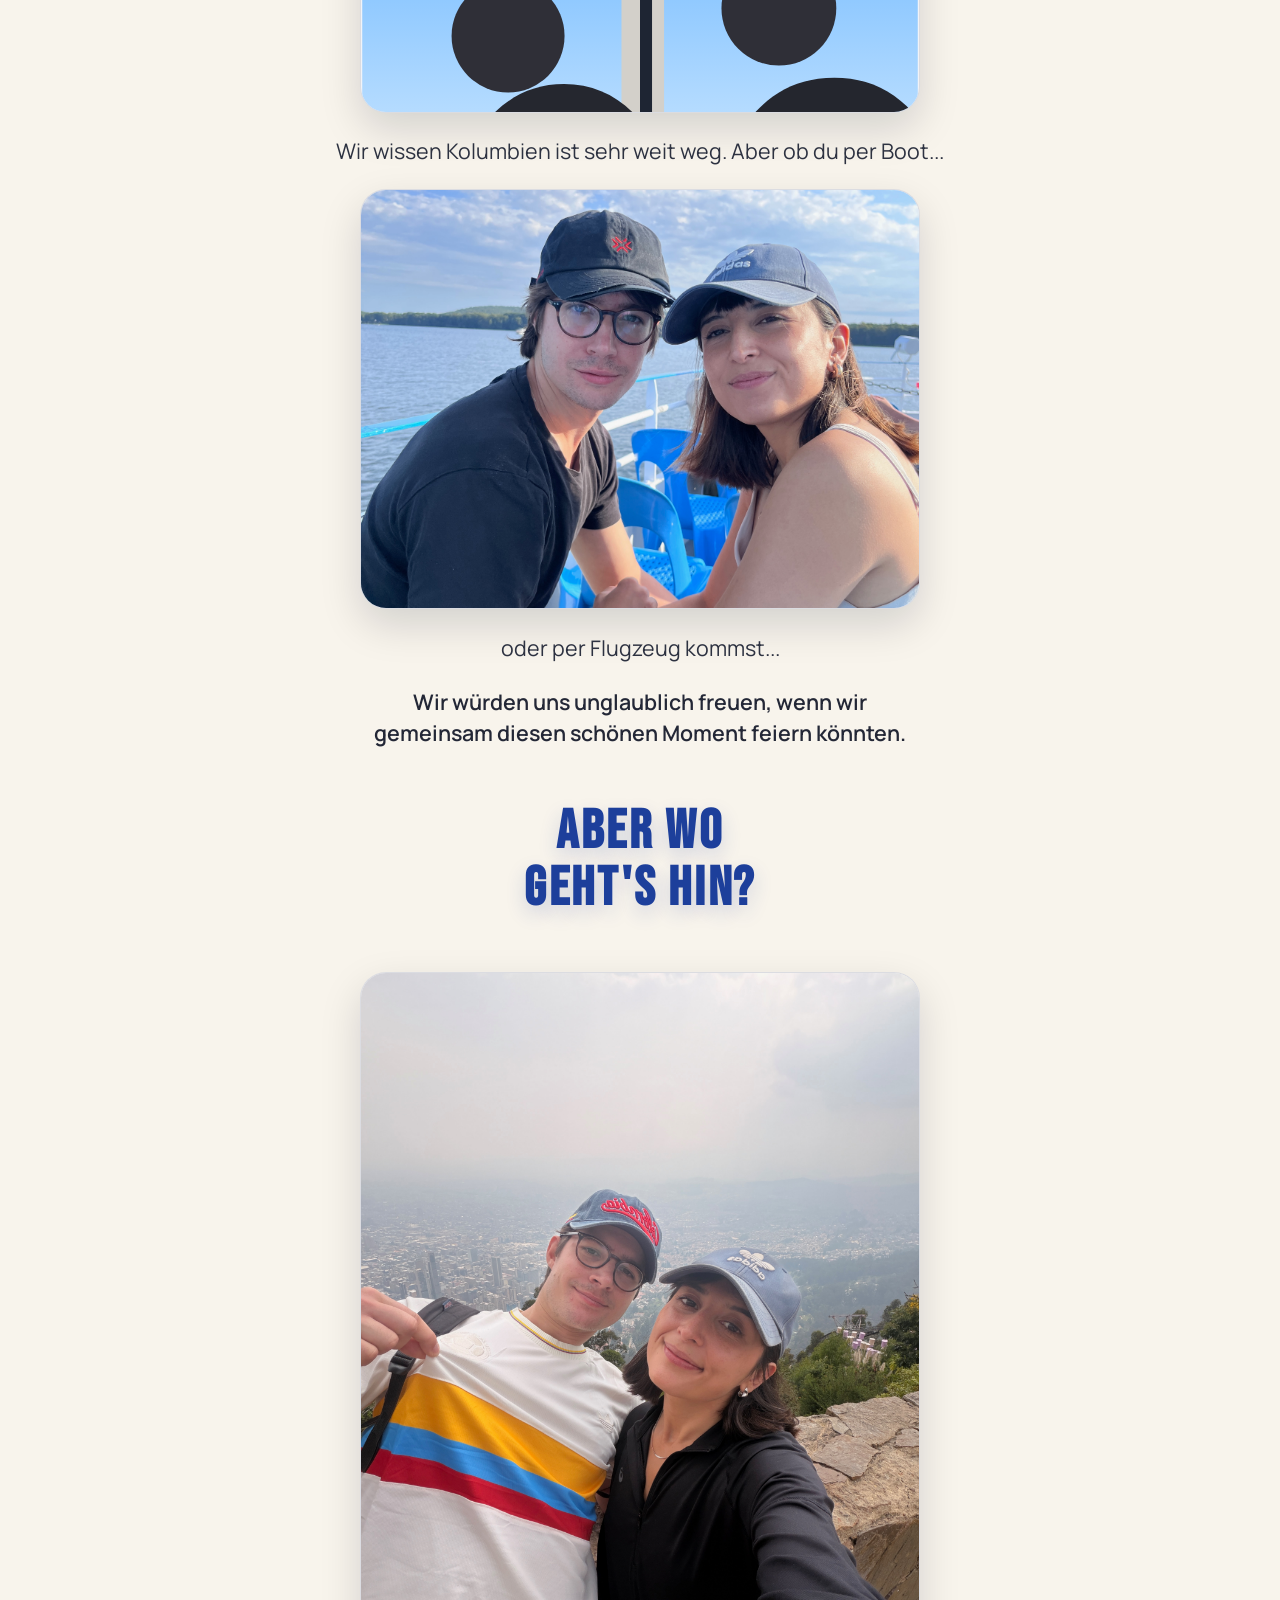
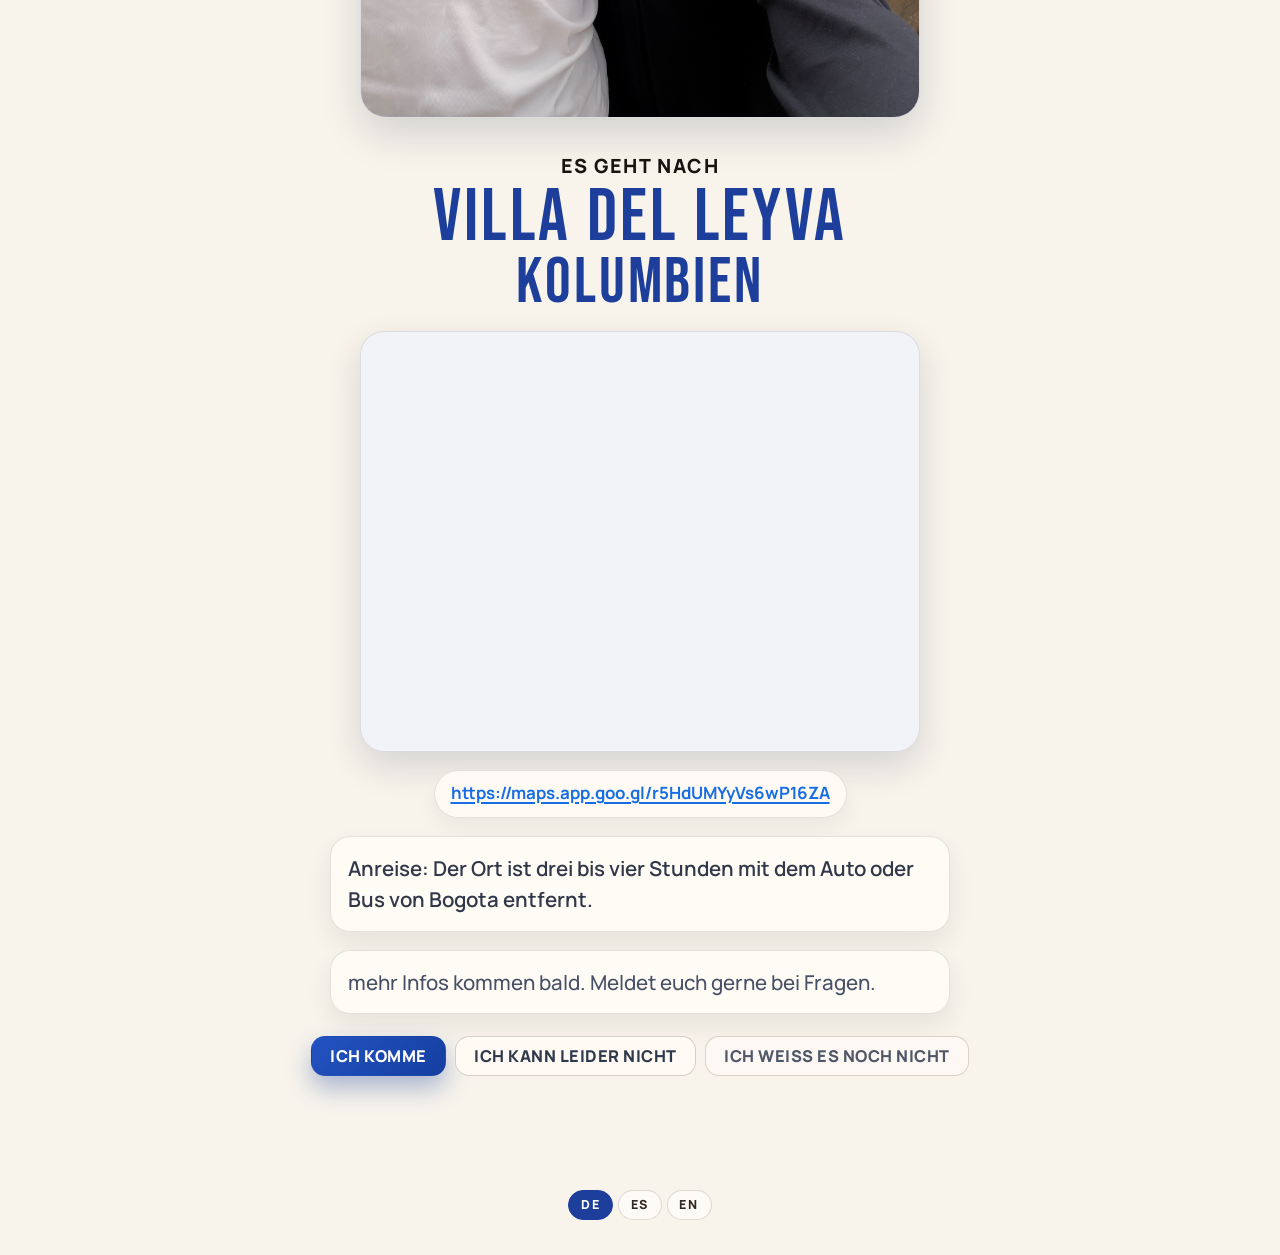
==== commit 257e1e1d: "Use Tayrona as top hero image" ====
--- a/de/index.html
+++ b/de/index.html
@@ -12,12 +12,12 @@
     <meta property="og:title" content="Einladung zur Hochzeit" />
     <meta property="og:description" content="Wir laden euch zu unserer Hochzeit in Kolumbien ein." />
     <meta property="og:url" content="https://franciscosn.github.io/pagina_boda/de/" />
-    <meta property="og:image" content="https://franciscosn.github.io/pagina_boda/assets/parcels.jpg" />
-    <meta property="og:image:alt" content="Foto von Paketen" />
+    <meta property="og:image" content="https://franciscosn.github.io/pagina_boda/assets/tayrona.jpeg" />
+    <meta property="og:image:alt" content="Foto von uns in Tayrona" />
     <meta name="twitter:card" content="summary_large_image" />
     <meta name="twitter:title" content="Einladung zur Hochzeit" />
     <meta name="twitter:description" content="Wir laden euch zu unserer Hochzeit in Kolumbien ein." />
-    <meta name="twitter:image" content="https://franciscosn.github.io/pagina_boda/assets/parcels.jpg" />
+    <meta name="twitter:image" content="https://franciscosn.github.io/pagina_boda/assets/tayrona.jpeg" />
     <link rel="preconnect" href="https://fonts.googleapis.com" />
     <link rel="preconnect" href="https://fonts.gstatic.com" crossorigin />
     <link
@@ -54,7 +54,7 @@
           <img
             id="topHeroImage"
             class="top-hero-image"
-            src="../assets/parcels.jpg"
+            src="../assets/tayrona.jpeg"
             alt="Selfie of a couple in the mountains"
             loading="eager"
           />
--- a/styles.css
+++ b/styles.css
@@ -17,6 +17,10 @@
   --shadow-soft: 0 24px 70px rgba(44, 30, 18, 0.18);
   --horizontal-media-width: 560px;
   --horizontal-media-mobile-width: 340px;
+  --chat-top-offset: 24px;
+  --chat-bottom-gap: 18px;
+  --chat-phone-height: 90vh;
+  --chat-stage-height: calc(var(--chat-phone-height) + var(--chat-top-offset) + var(--chat-bottom-gap));
 }
 
 * {
@@ -79,6 +83,8 @@
 }
 
 body[data-preview-section="intro"] .phone {
+  position: relative;
+  top: 0;
   height: min(54vh, 470px);
 }
 
@@ -101,6 +107,8 @@
 }
 
 body[data-preview-section="storyflow"] .phone {
+  position: relative;
+  top: 0;
   height: min(62vh, 560px);
 }
 
@@ -308,7 +316,7 @@
 }
 
 .chat-stage {
-  min-height: 100vh;
+  min-height: var(--chat-stage-height);
   padding: 0 1.2rem 0.67rem;
   display: grid;
   justify-items: center;
@@ -317,8 +325,9 @@
 
 .phone {
   width: min(92vw, 660px);
-  height: min(90vh, 960px);
+  height: min(var(--chat-phone-height), 960px);
   min-width: 0;
+  align-self: start;
   display: grid;
   grid-template-rows: auto 1fr;
   background: linear-gradient(180deg, #fefbf5 0%, #f7f0e5 100%);
@@ -326,7 +335,8 @@
   border-radius: 38px;
   box-shadow: var(--shadow-soft);
   overflow: hidden;
-  position: relative;
+  position: sticky;
+  top: var(--chat-top-offset);
 }
 
 .phone::before {
@@ -461,11 +471,13 @@
 }
 
 .reveal-item {
+  display: none;
   opacity: 0;
   transform: translateY(14px) scale(0.97);
 }
 
 .reveal-item.is-visible {
+  display: block;
   animation: bubble-in 680ms cubic-bezier(0.2, 0.75, 0.22, 1) forwards;
 }
 
@@ -960,12 +972,12 @@
   }
 
   .chat-stage {
-    min-height: 100dvh;
+    min-height: var(--chat-stage-height);
     padding: 0 0 0.59rem;
   }
 
   .phone {
-    height: calc(100dvh - 2rem);
+    height: var(--chat-phone-height);
     width: calc(100vw - 1rem);
     max-width: calc(100vw - 1rem);
     border-radius: 22px;
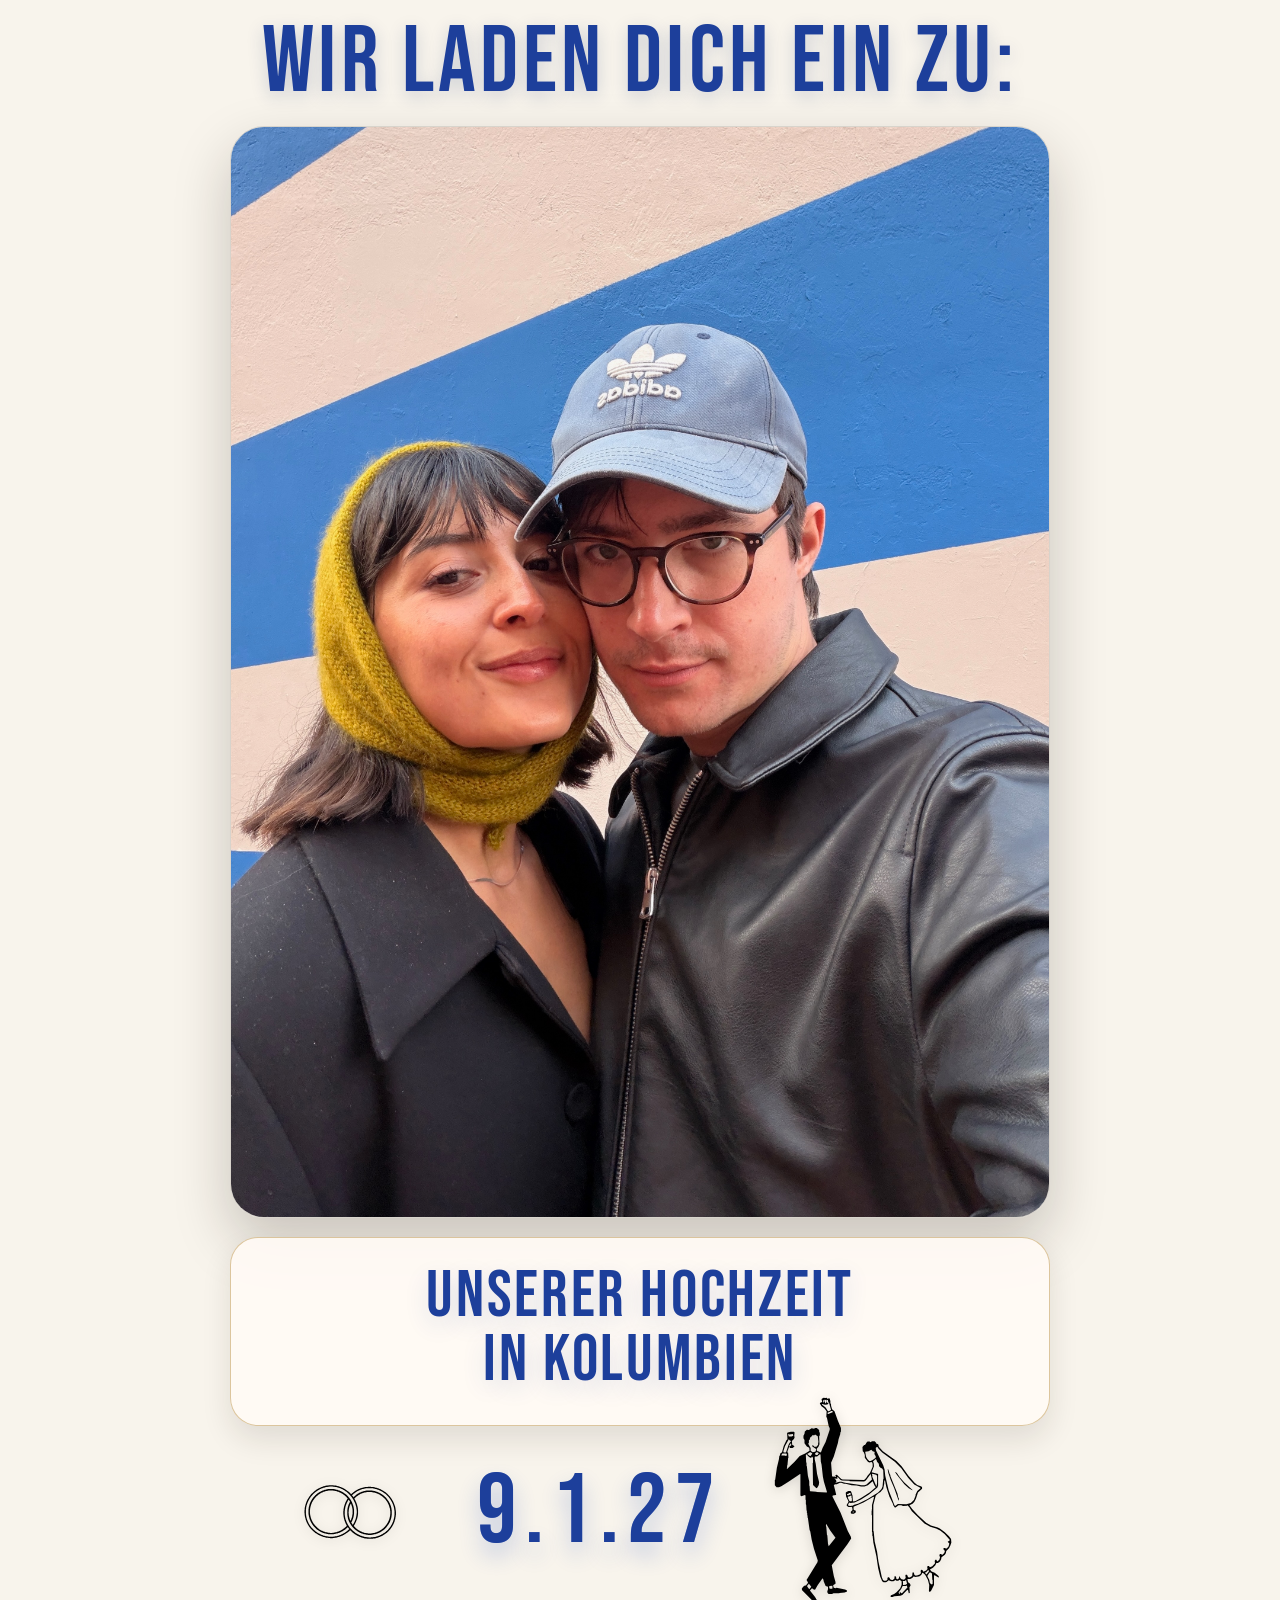
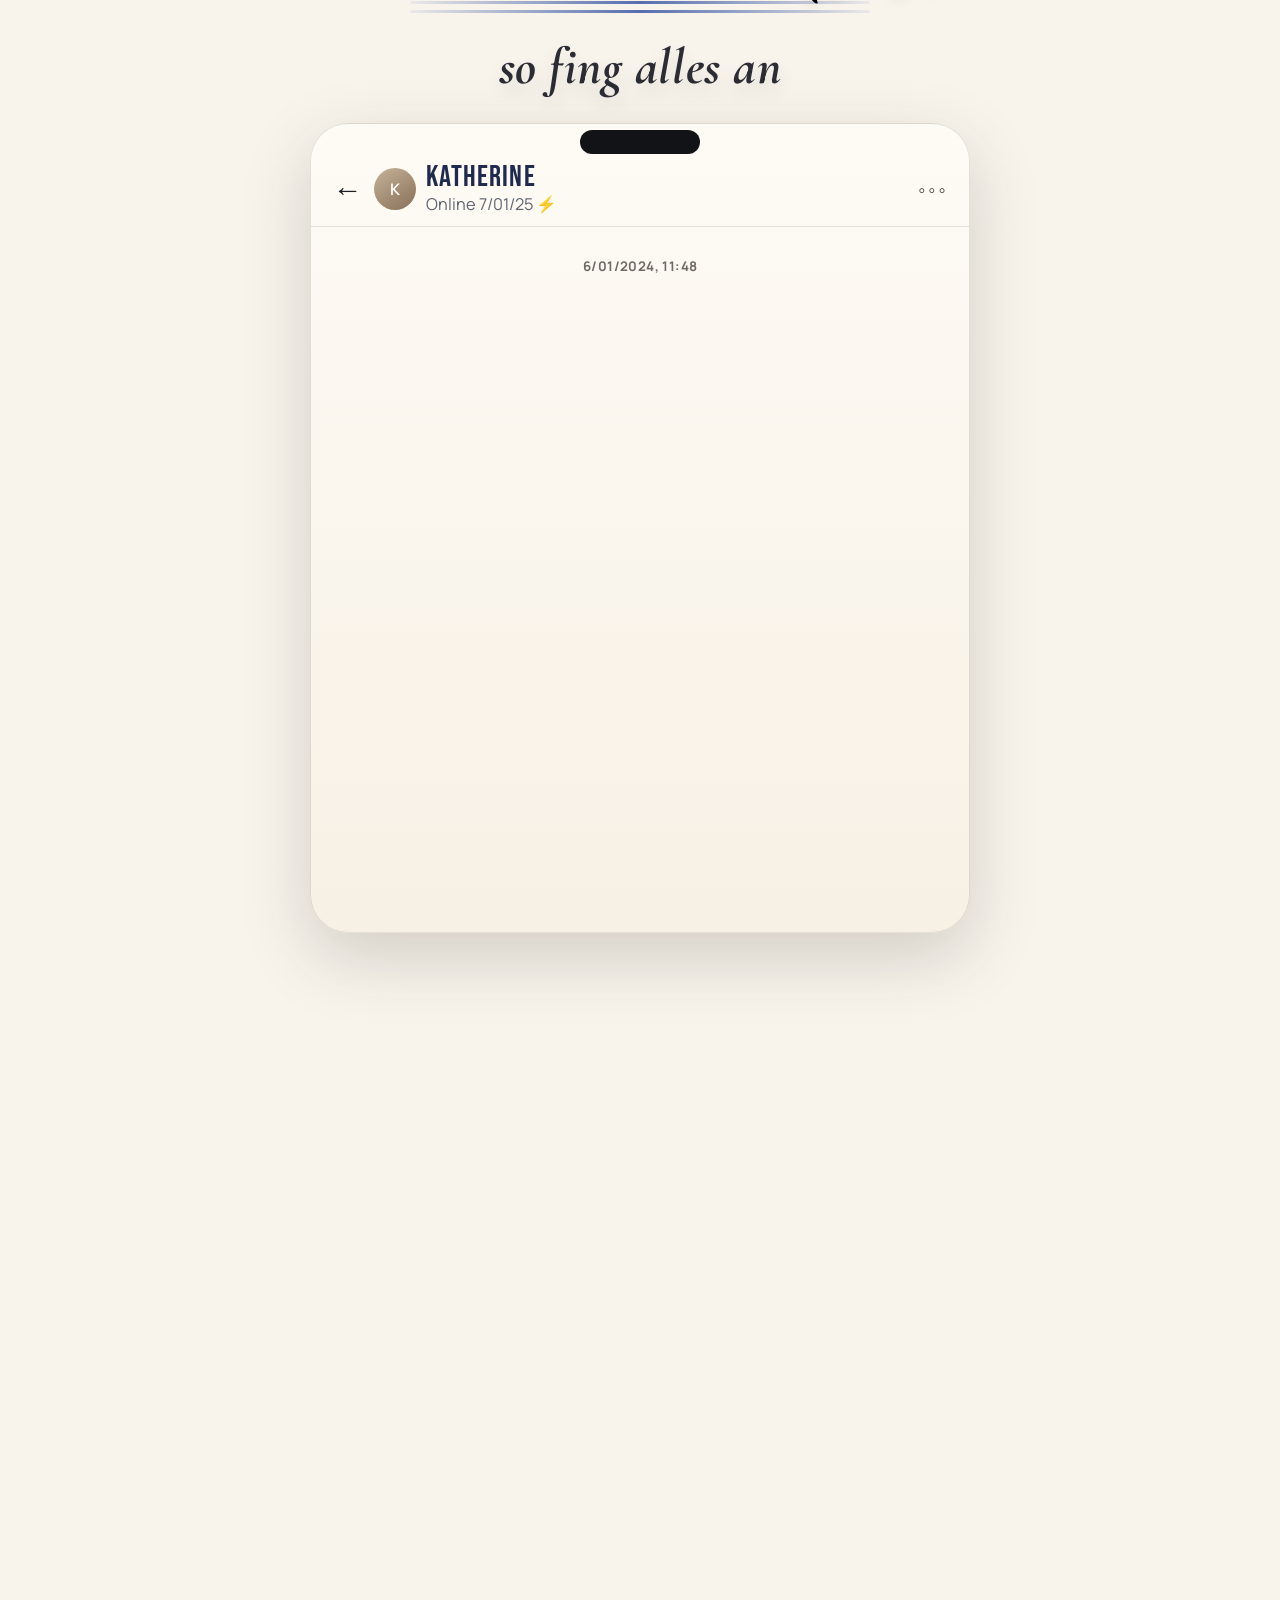
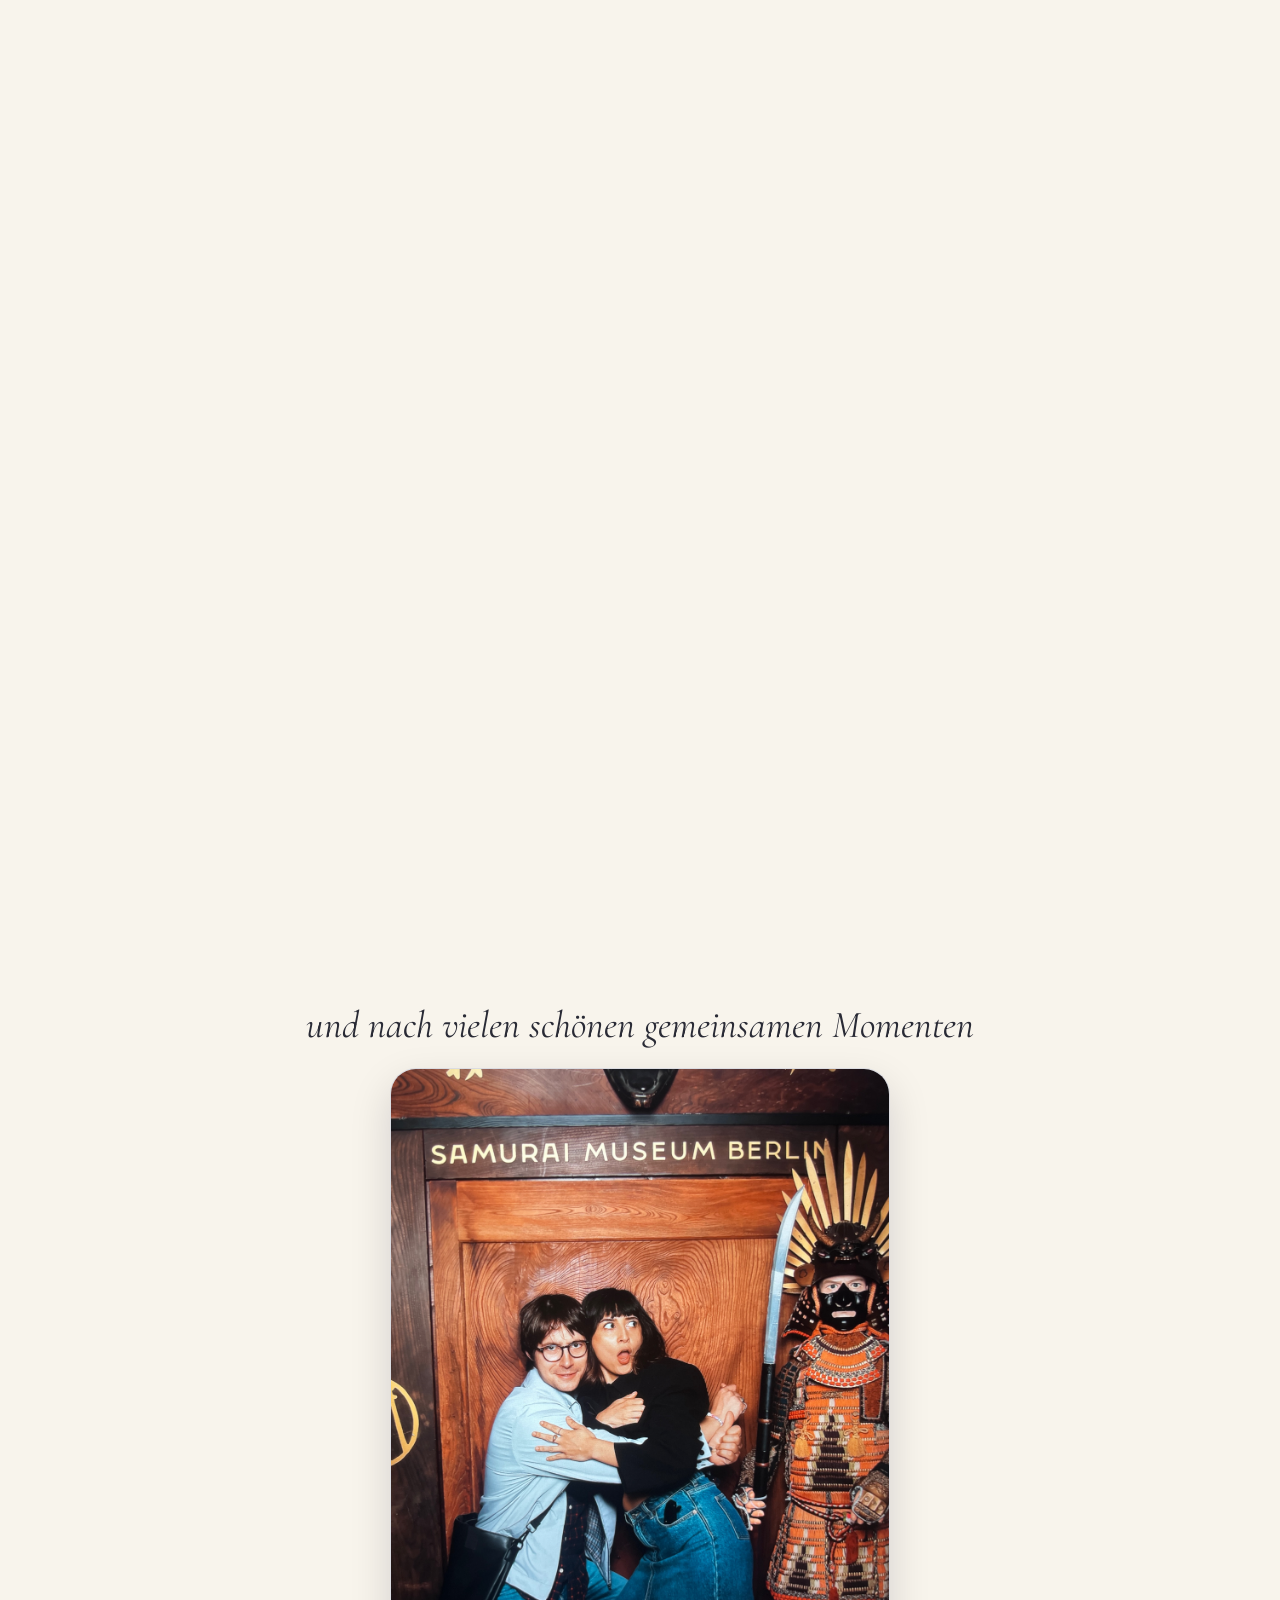
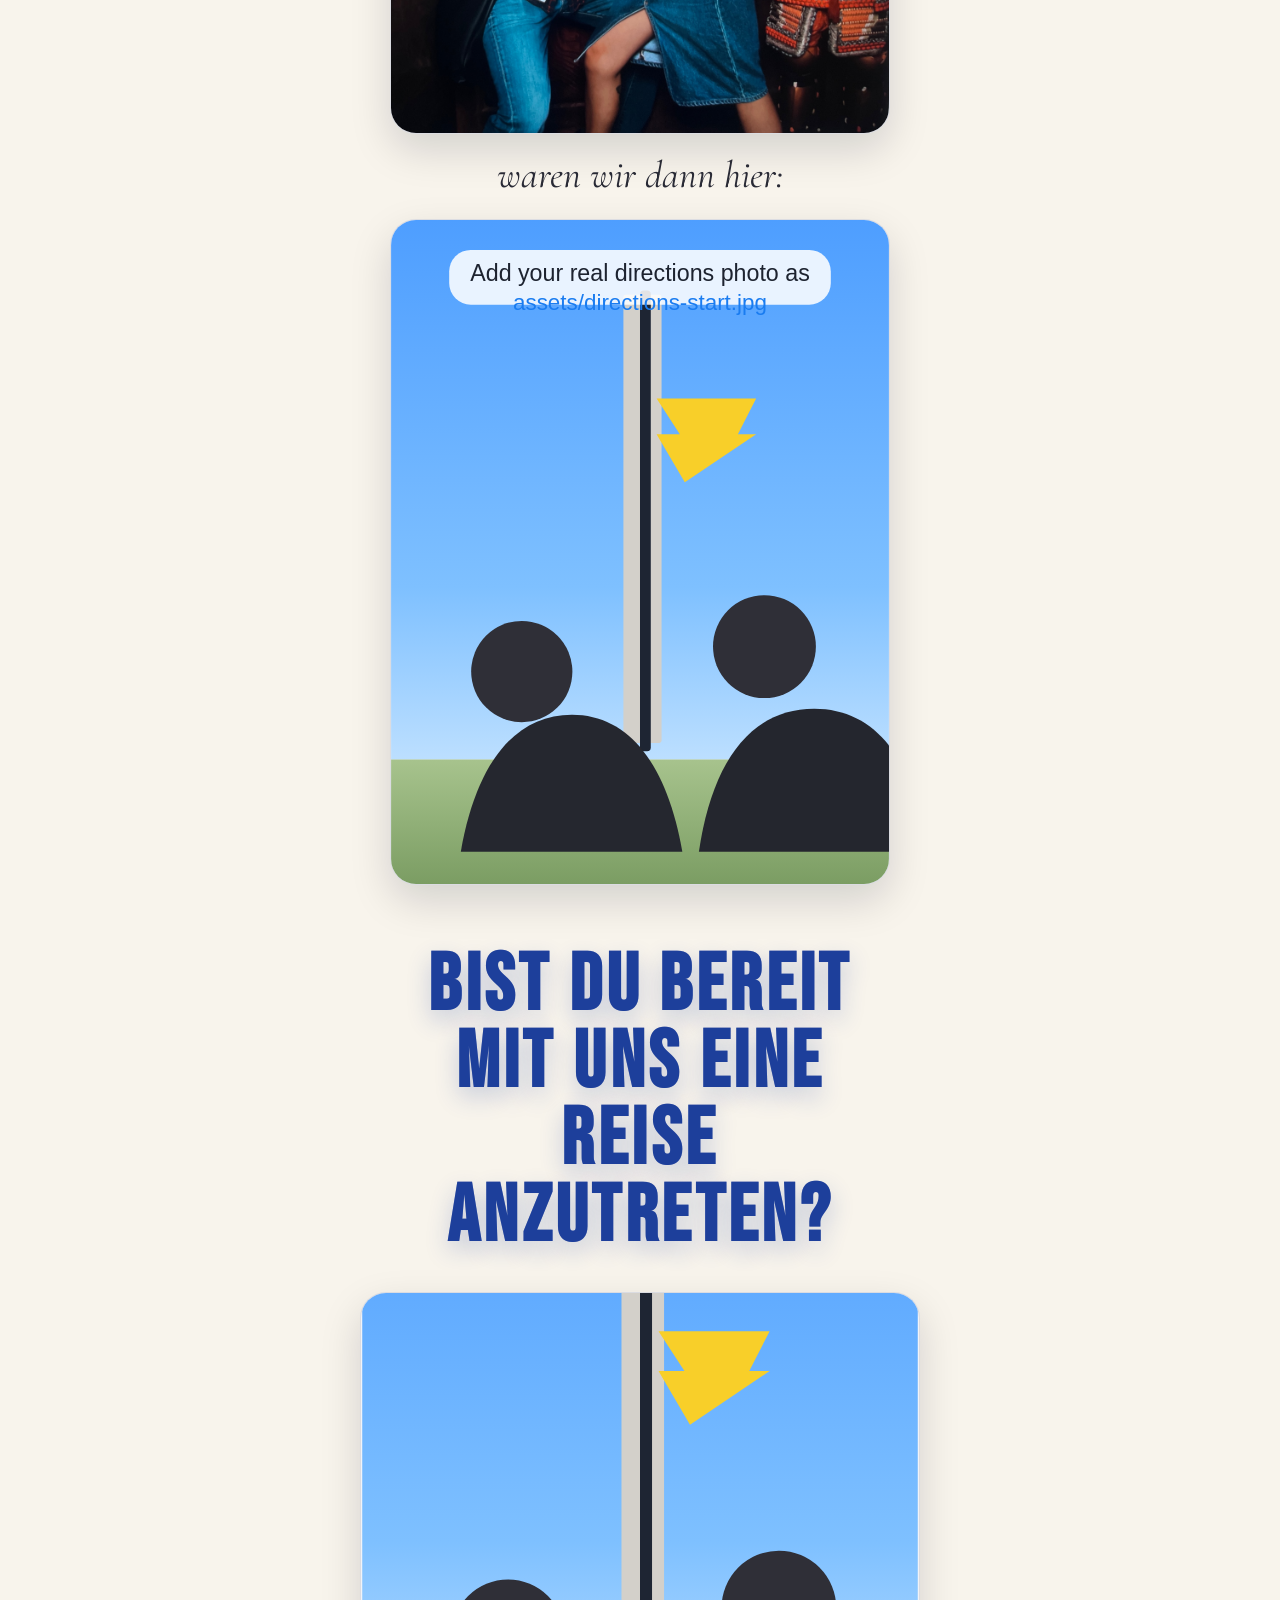
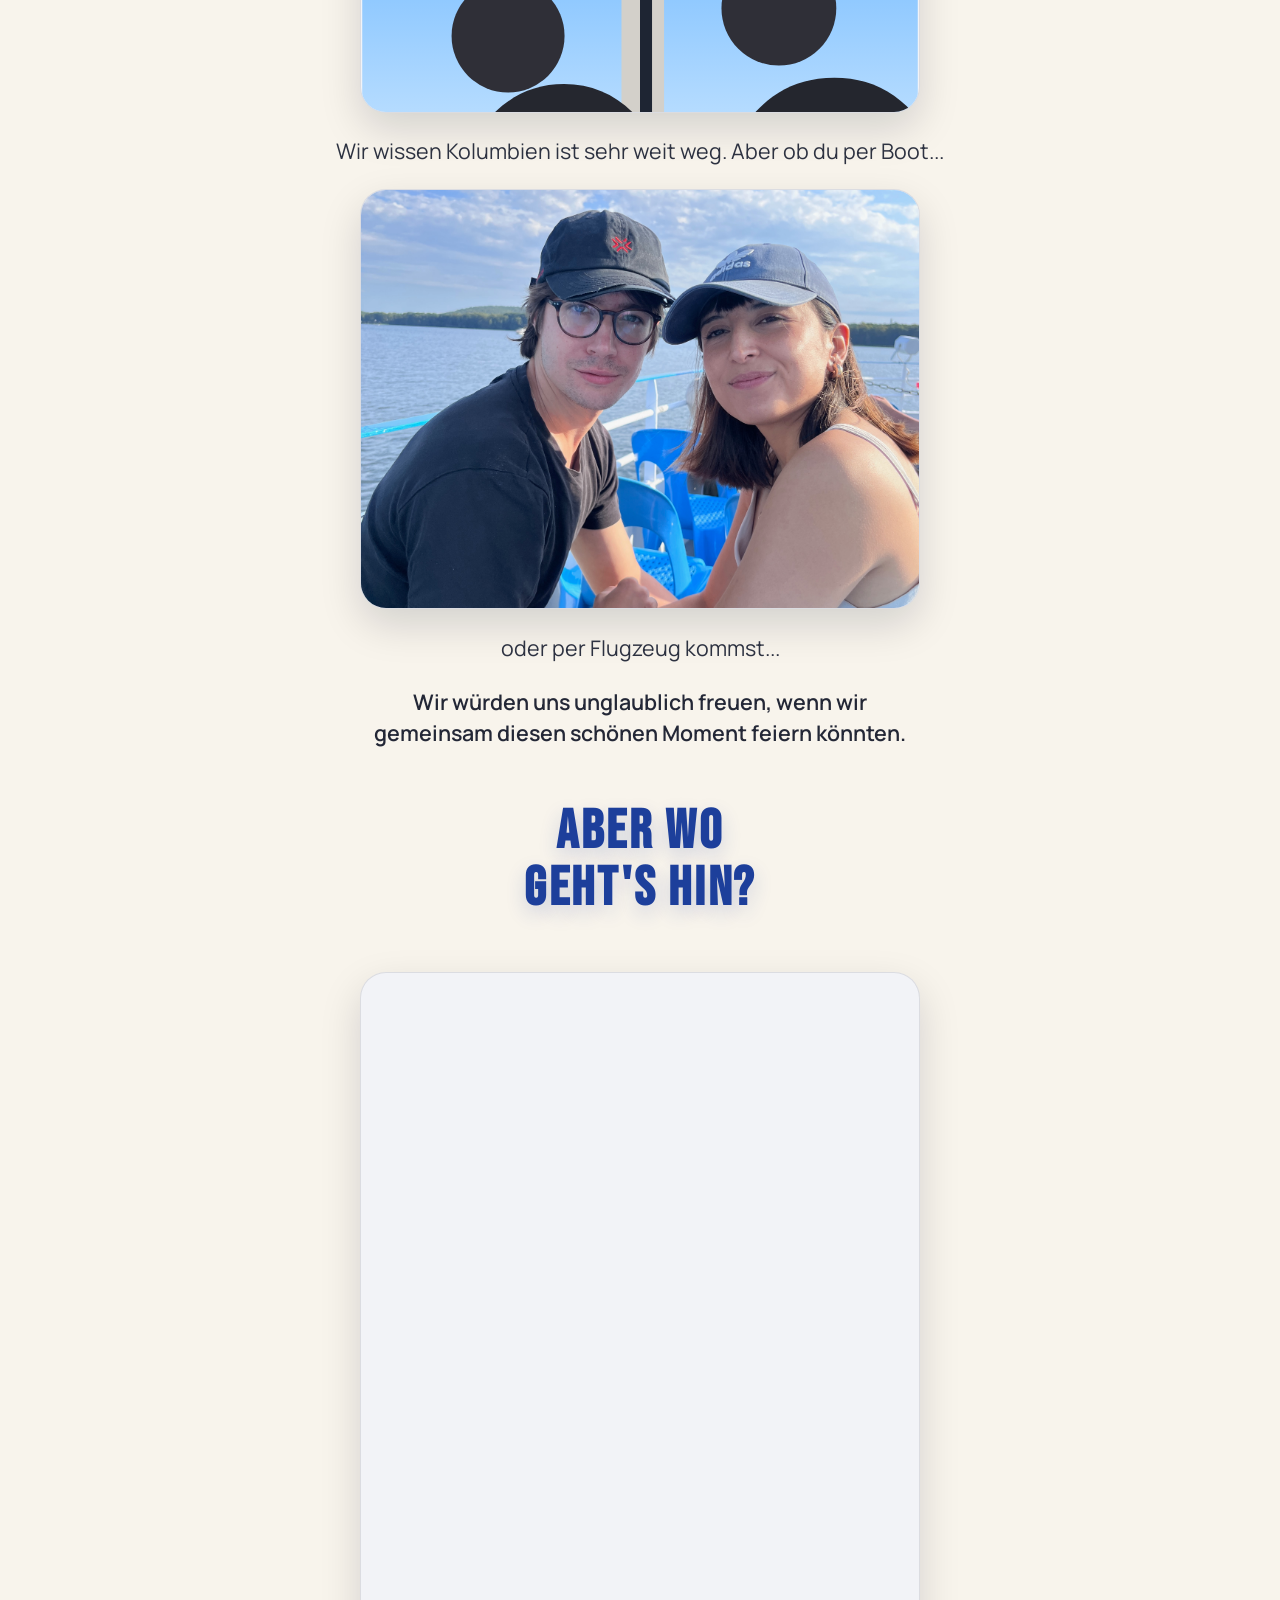
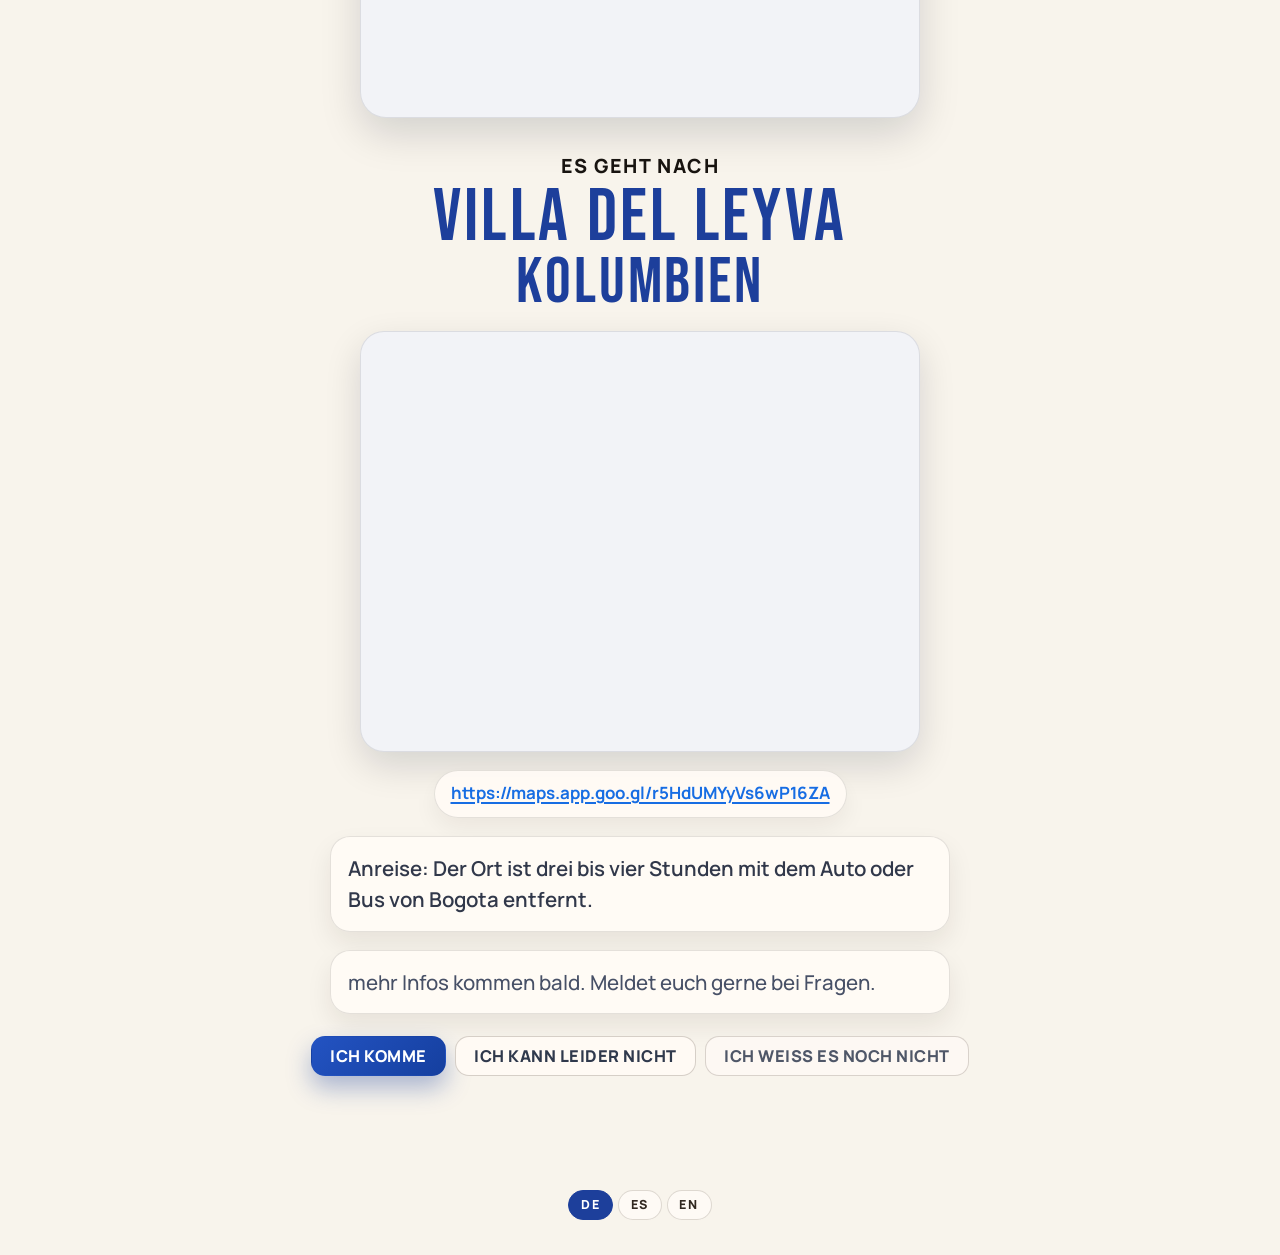
==== commit 575ebc99: "Use blue image as top hero" ====
--- a/de/index.html
+++ b/de/index.html
@@ -12,12 +12,12 @@
     <meta property="og:title" content="Einladung zur Hochzeit" />
     <meta property="og:description" content="Wir laden euch zu unserer Hochzeit in Kolumbien ein." />
     <meta property="og:url" content="https://franciscosn.github.io/pagina_boda/de/" />
-    <meta property="og:image" content="https://franciscosn.github.io/pagina_boda/assets/tayrona.jpeg" />
-    <meta property="og:image:alt" content="Foto von uns in Tayrona" />
+    <meta property="og:image" content="https://franciscosn.github.io/pagina_boda/assets/blue.jpeg" />
+    <meta property="og:image:alt" content="Foto von uns am Meer" />
     <meta name="twitter:card" content="summary_large_image" />
     <meta name="twitter:title" content="Einladung zur Hochzeit" />
     <meta name="twitter:description" content="Wir laden euch zu unserer Hochzeit in Kolumbien ein." />
-    <meta name="twitter:image" content="https://franciscosn.github.io/pagina_boda/assets/tayrona.jpeg" />
+    <meta name="twitter:image" content="https://franciscosn.github.io/pagina_boda/assets/blue.jpeg" />
     <link rel="preconnect" href="https://fonts.googleapis.com" />
     <link rel="preconnect" href="https://fonts.gstatic.com" crossorigin />
     <link
@@ -54,7 +54,7 @@
           <img
             id="topHeroImage"
             class="top-hero-image"
-            src="../assets/tayrona.jpeg"
+            src="../assets/blue.jpeg"
             alt="Selfie of a couple in the mountains"
             loading="eager"
           />
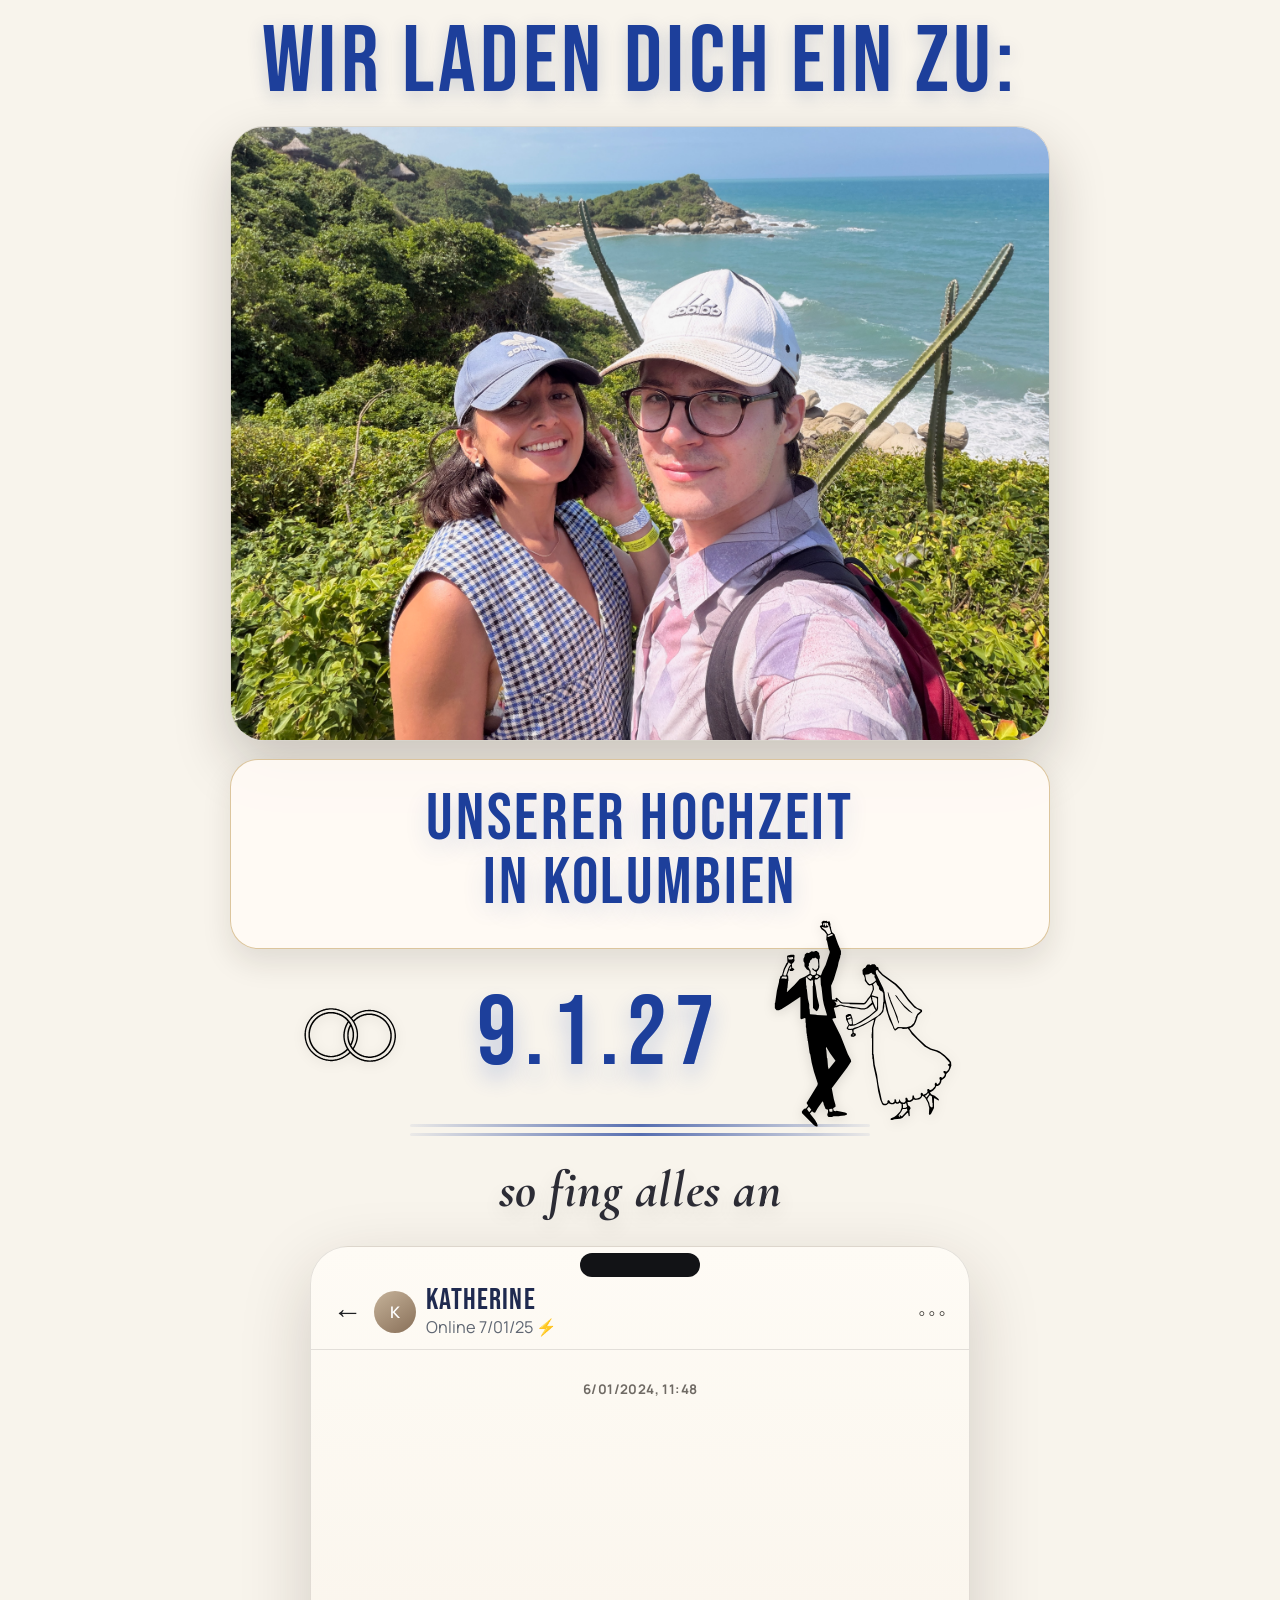
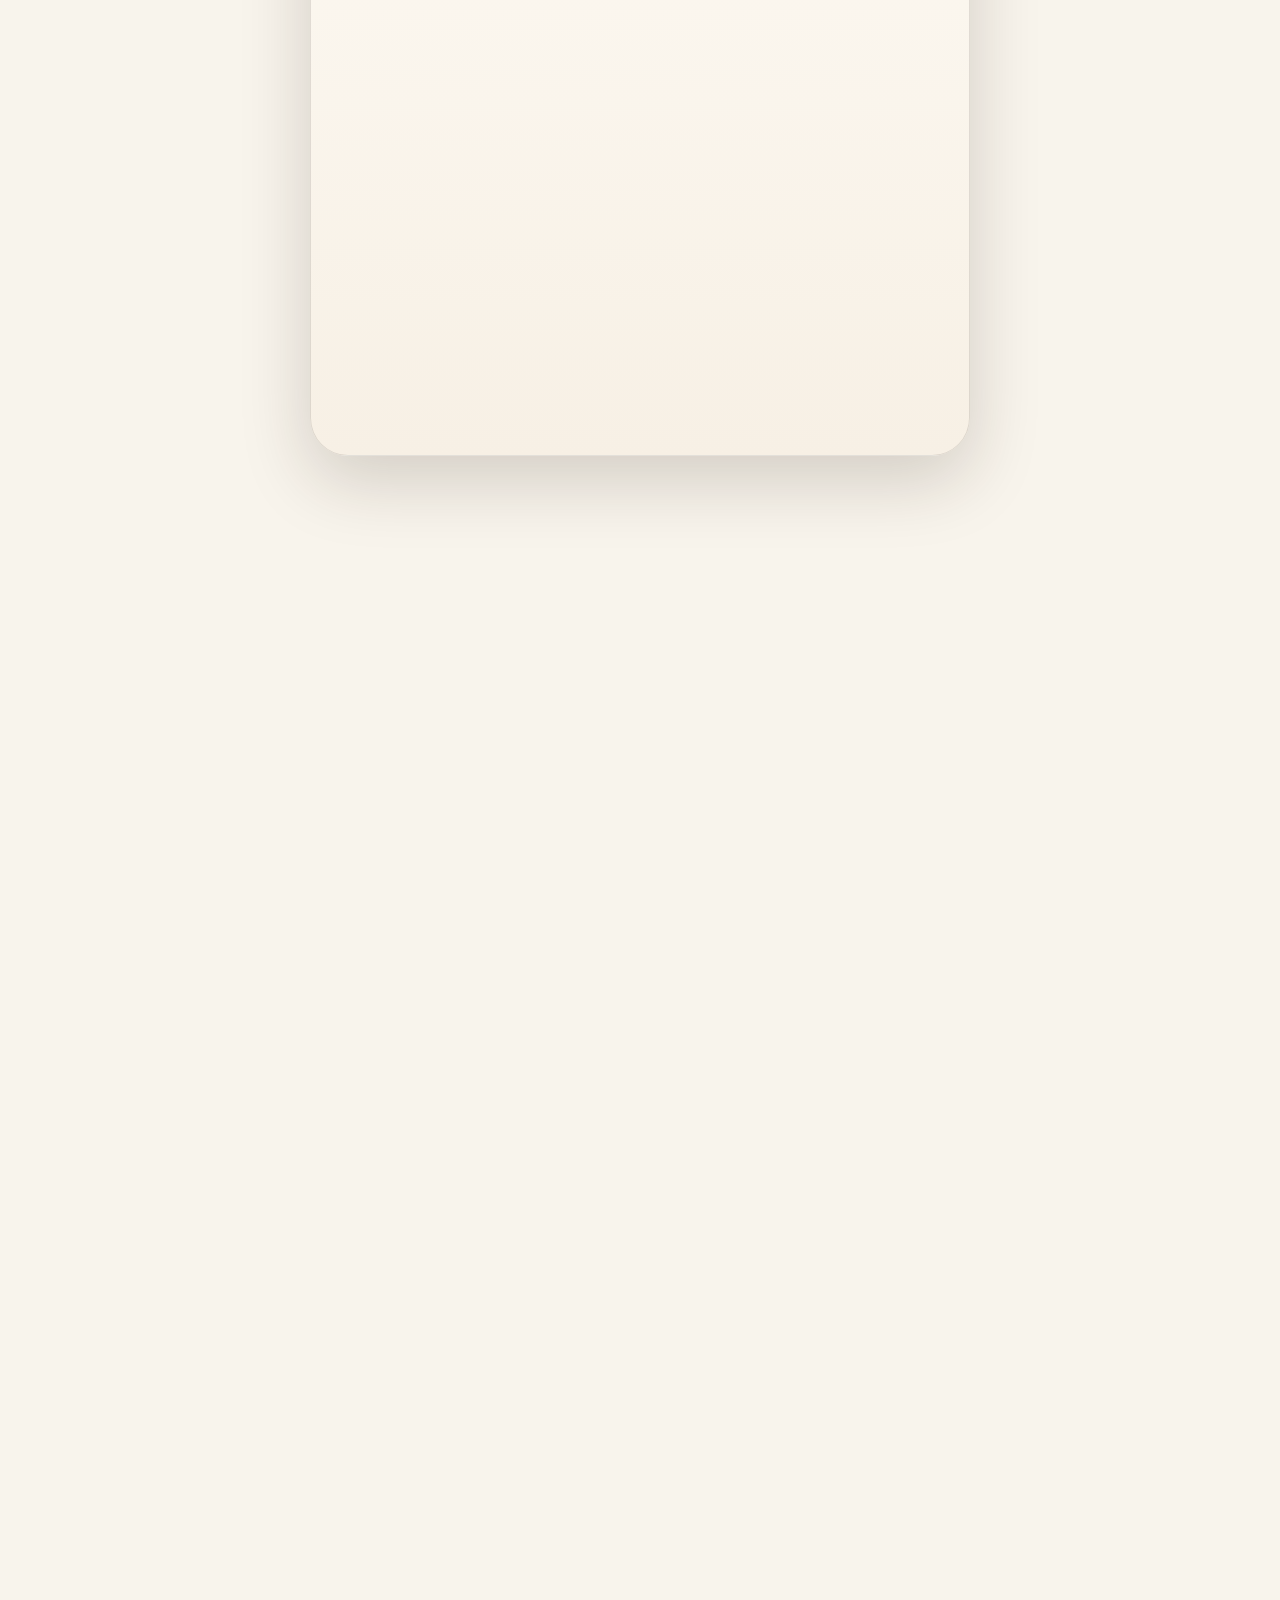
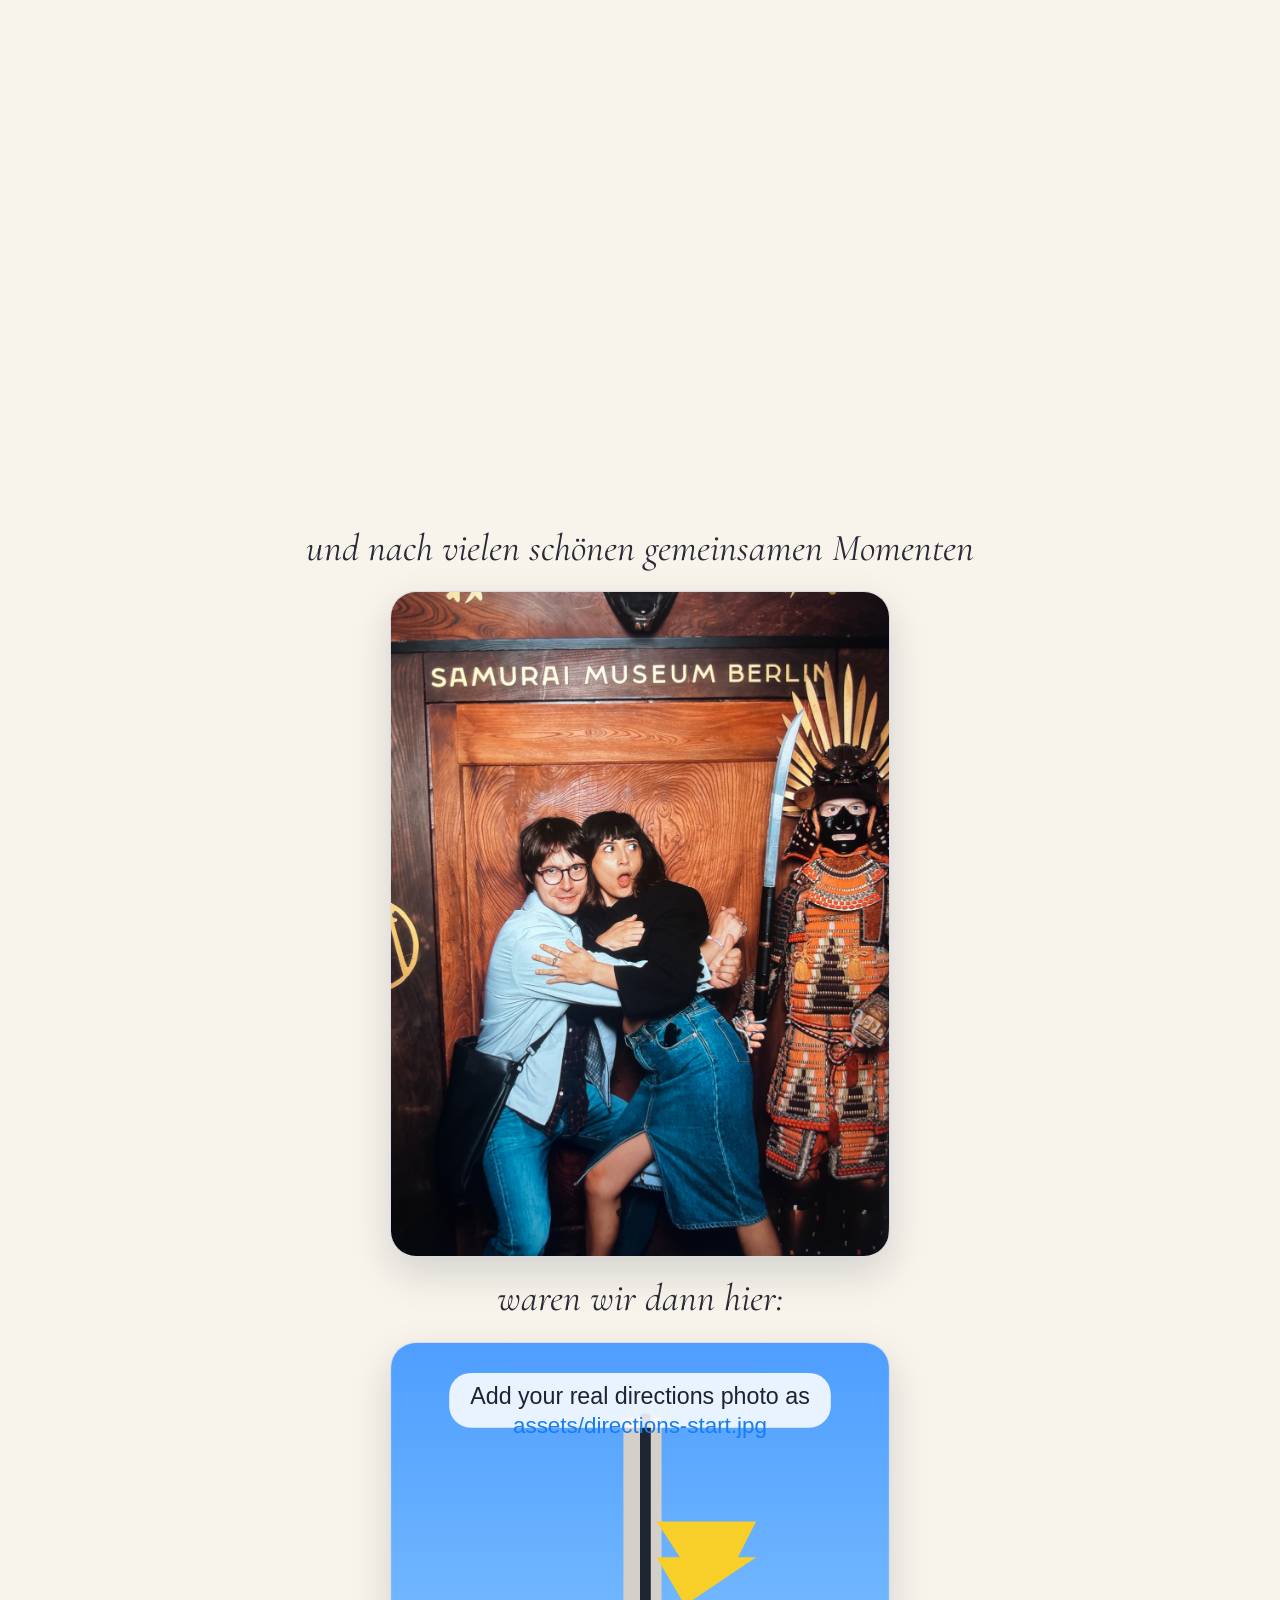
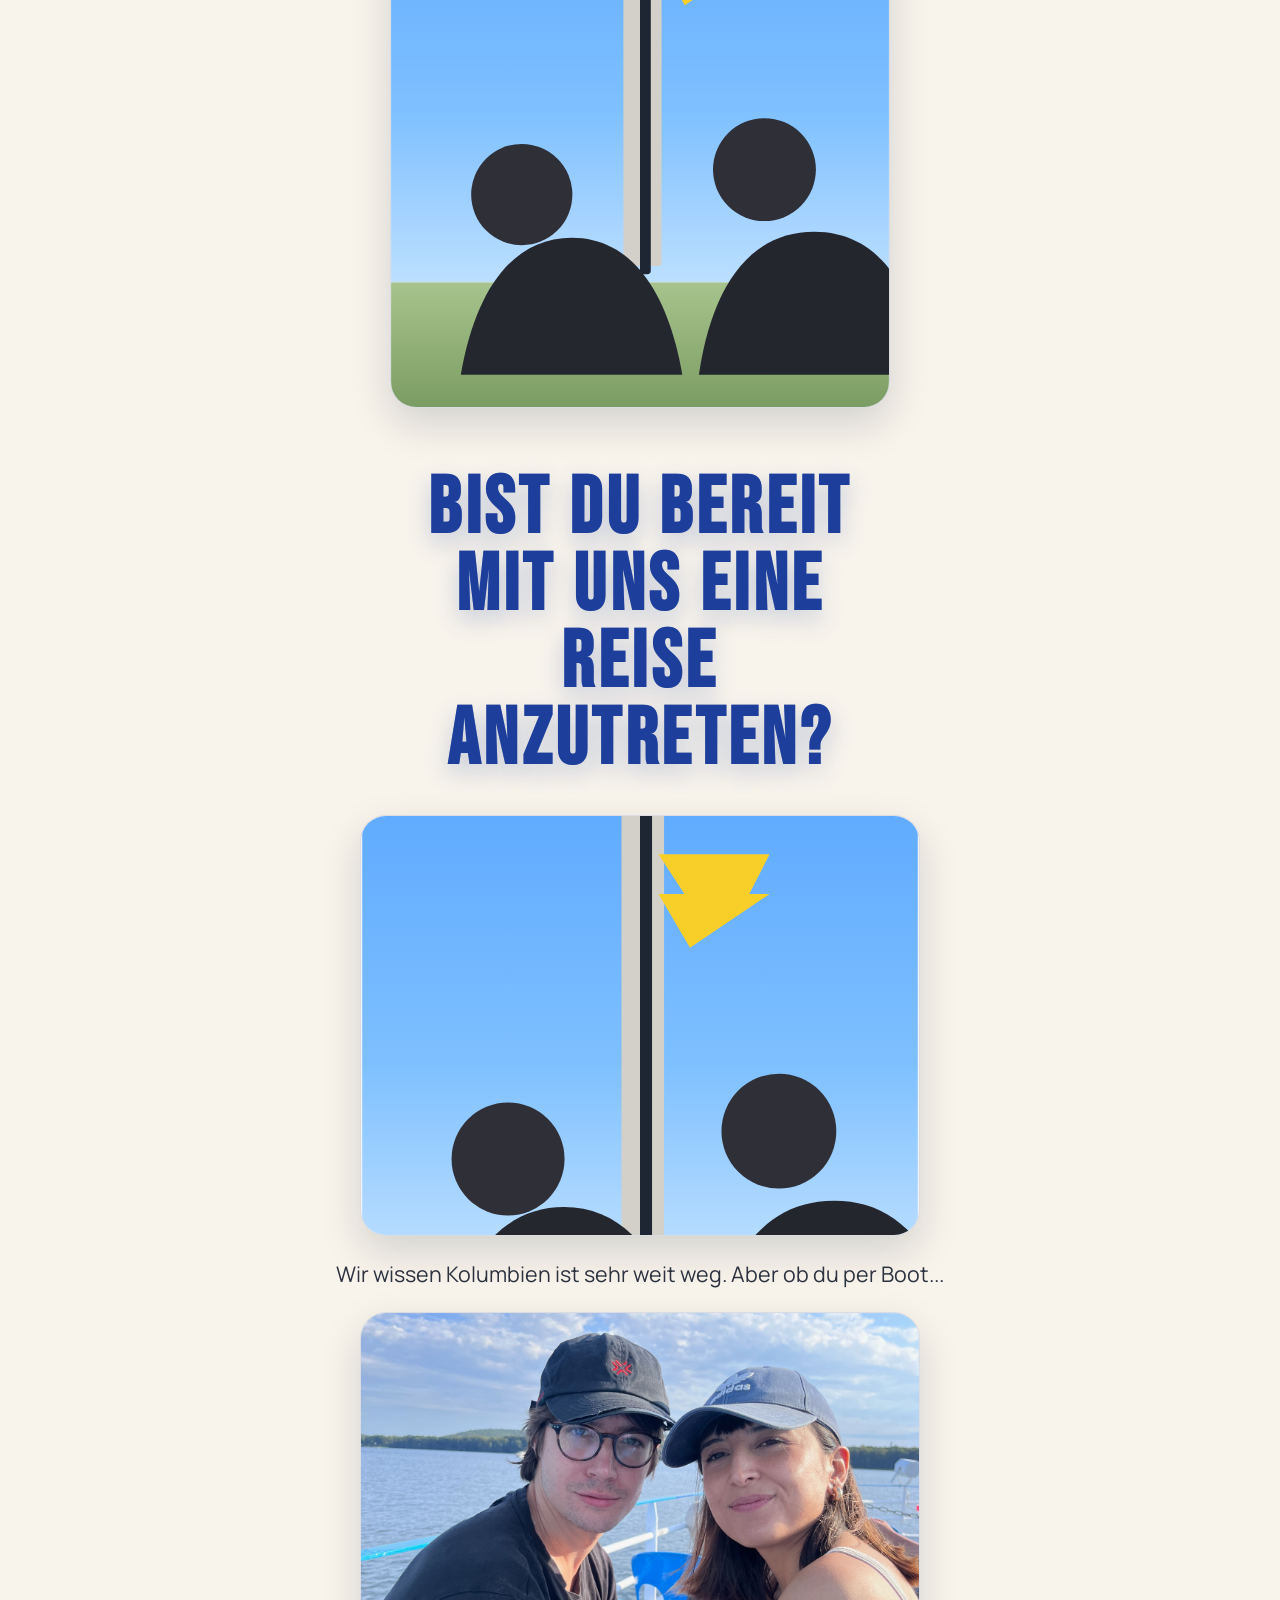
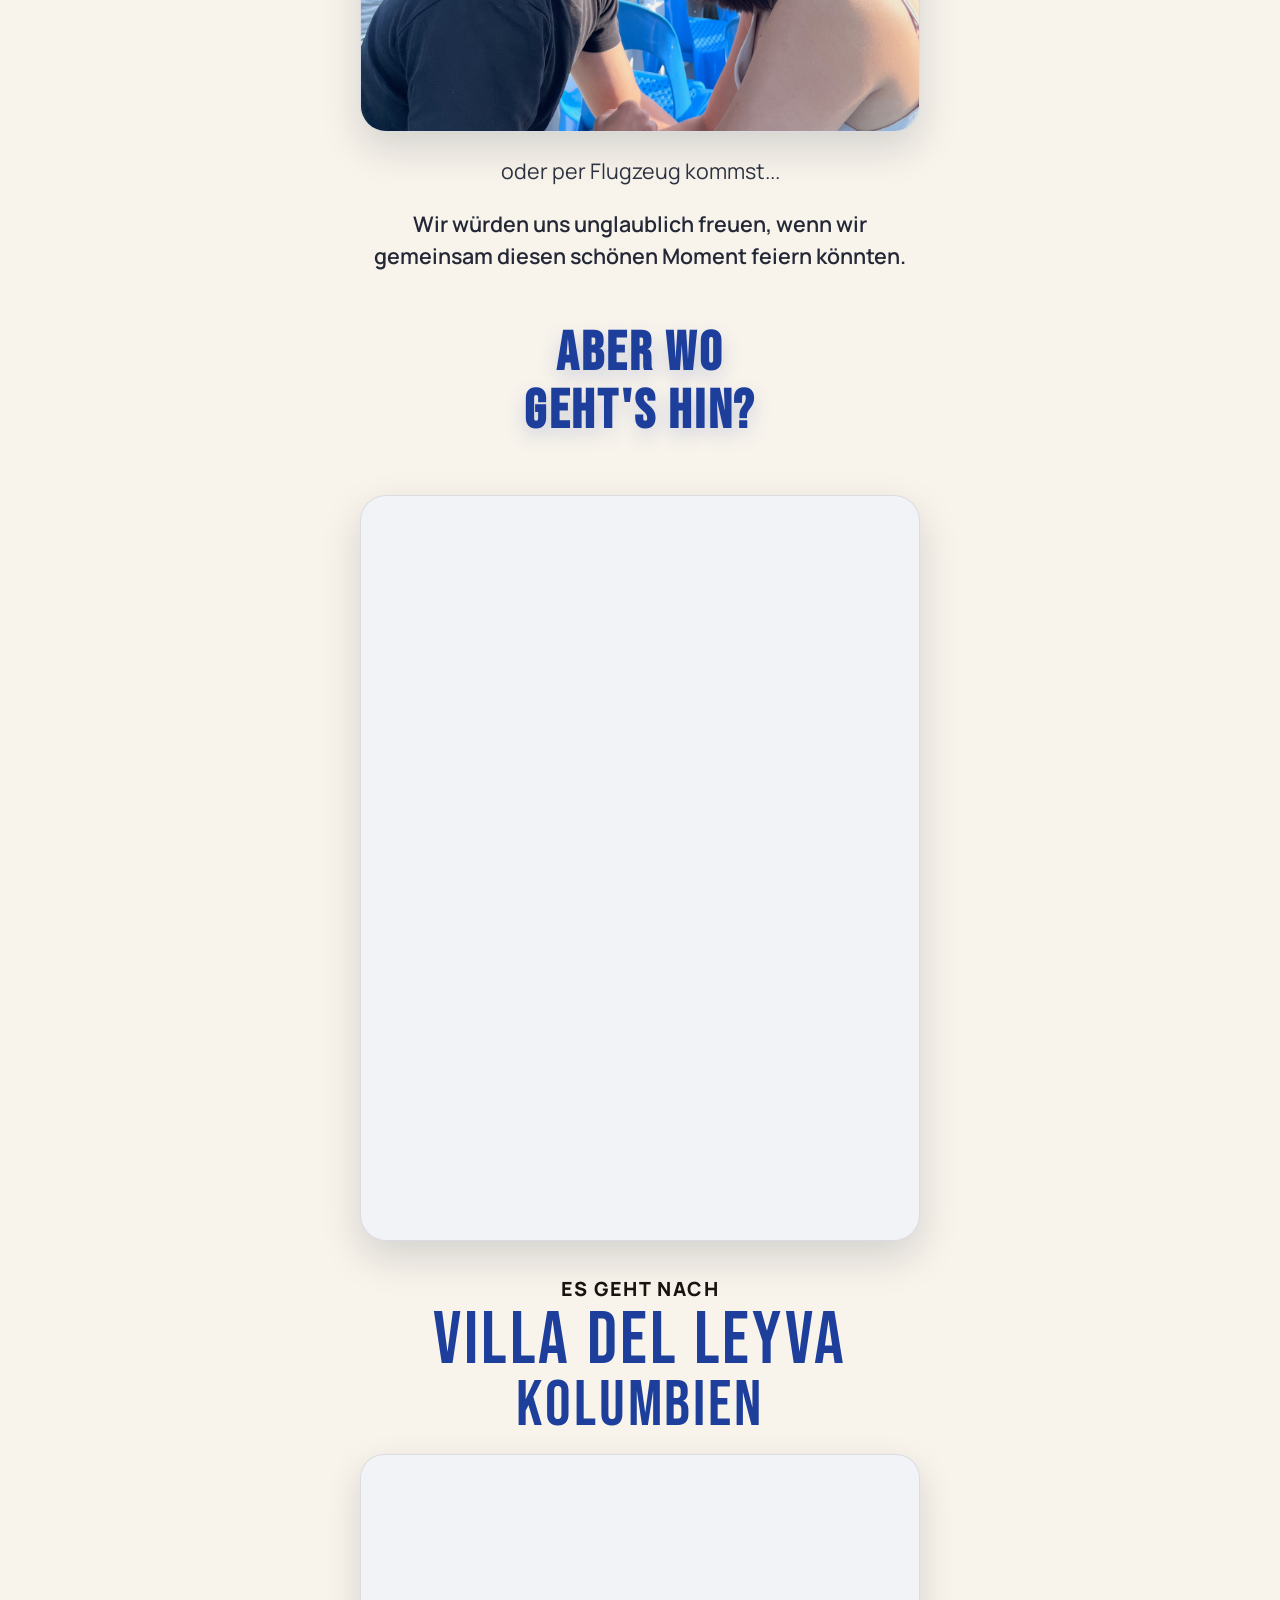
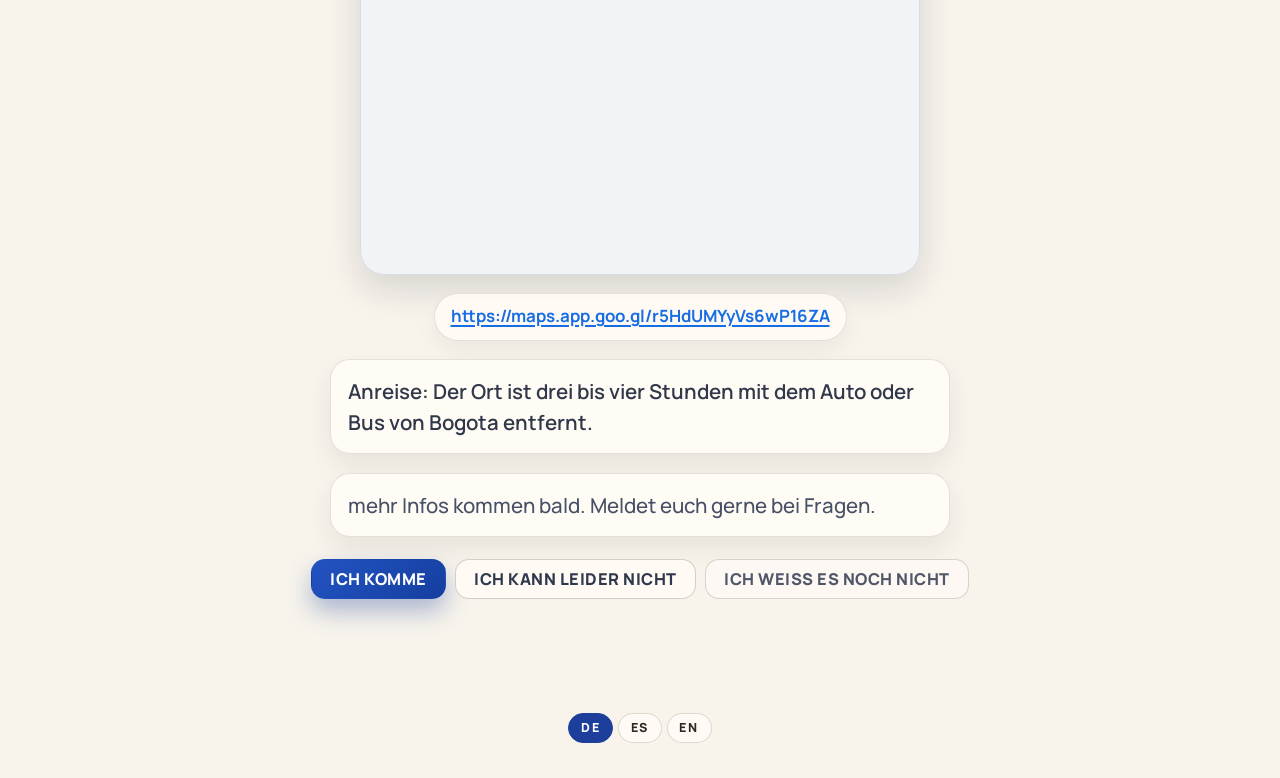
==== commit 1a725c8c: "Use tayrona2 as top hero image" ====
--- a/de/index.html
+++ b/de/index.html
@@ -12,12 +12,12 @@
     <meta property="og:title" content="Einladung zur Hochzeit" />
     <meta property="og:description" content="Wir laden euch zu unserer Hochzeit in Kolumbien ein." />
     <meta property="og:url" content="https://franciscosn.github.io/pagina_boda/de/" />
-    <meta property="og:image" content="https://franciscosn.github.io/pagina_boda/assets/blue.jpeg" />
-    <meta property="og:image:alt" content="Foto von uns am Meer" />
+    <meta property="og:image" content="https://franciscosn.github.io/pagina_boda/assets/tayrona2.jpeg" />
+    <meta property="og:image:alt" content="Foto von uns in Tayrona" />
     <meta name="twitter:card" content="summary_large_image" />
     <meta name="twitter:title" content="Einladung zur Hochzeit" />
     <meta name="twitter:description" content="Wir laden euch zu unserer Hochzeit in Kolumbien ein." />
-    <meta name="twitter:image" content="https://franciscosn.github.io/pagina_boda/assets/blue.jpeg" />
+    <meta name="twitter:image" content="https://franciscosn.github.io/pagina_boda/assets/tayrona2.jpeg" />
     <link rel="preconnect" href="https://fonts.googleapis.com" />
     <link rel="preconnect" href="https://fonts.gstatic.com" crossorigin />
     <link
@@ -54,7 +54,7 @@
           <img
             id="topHeroImage"
             class="top-hero-image"
-            src="../assets/blue.jpeg"
+            src="../assets/tayrona2.jpeg"
             alt="Selfie of a couple in the mountains"
             loading="eager"
           />
